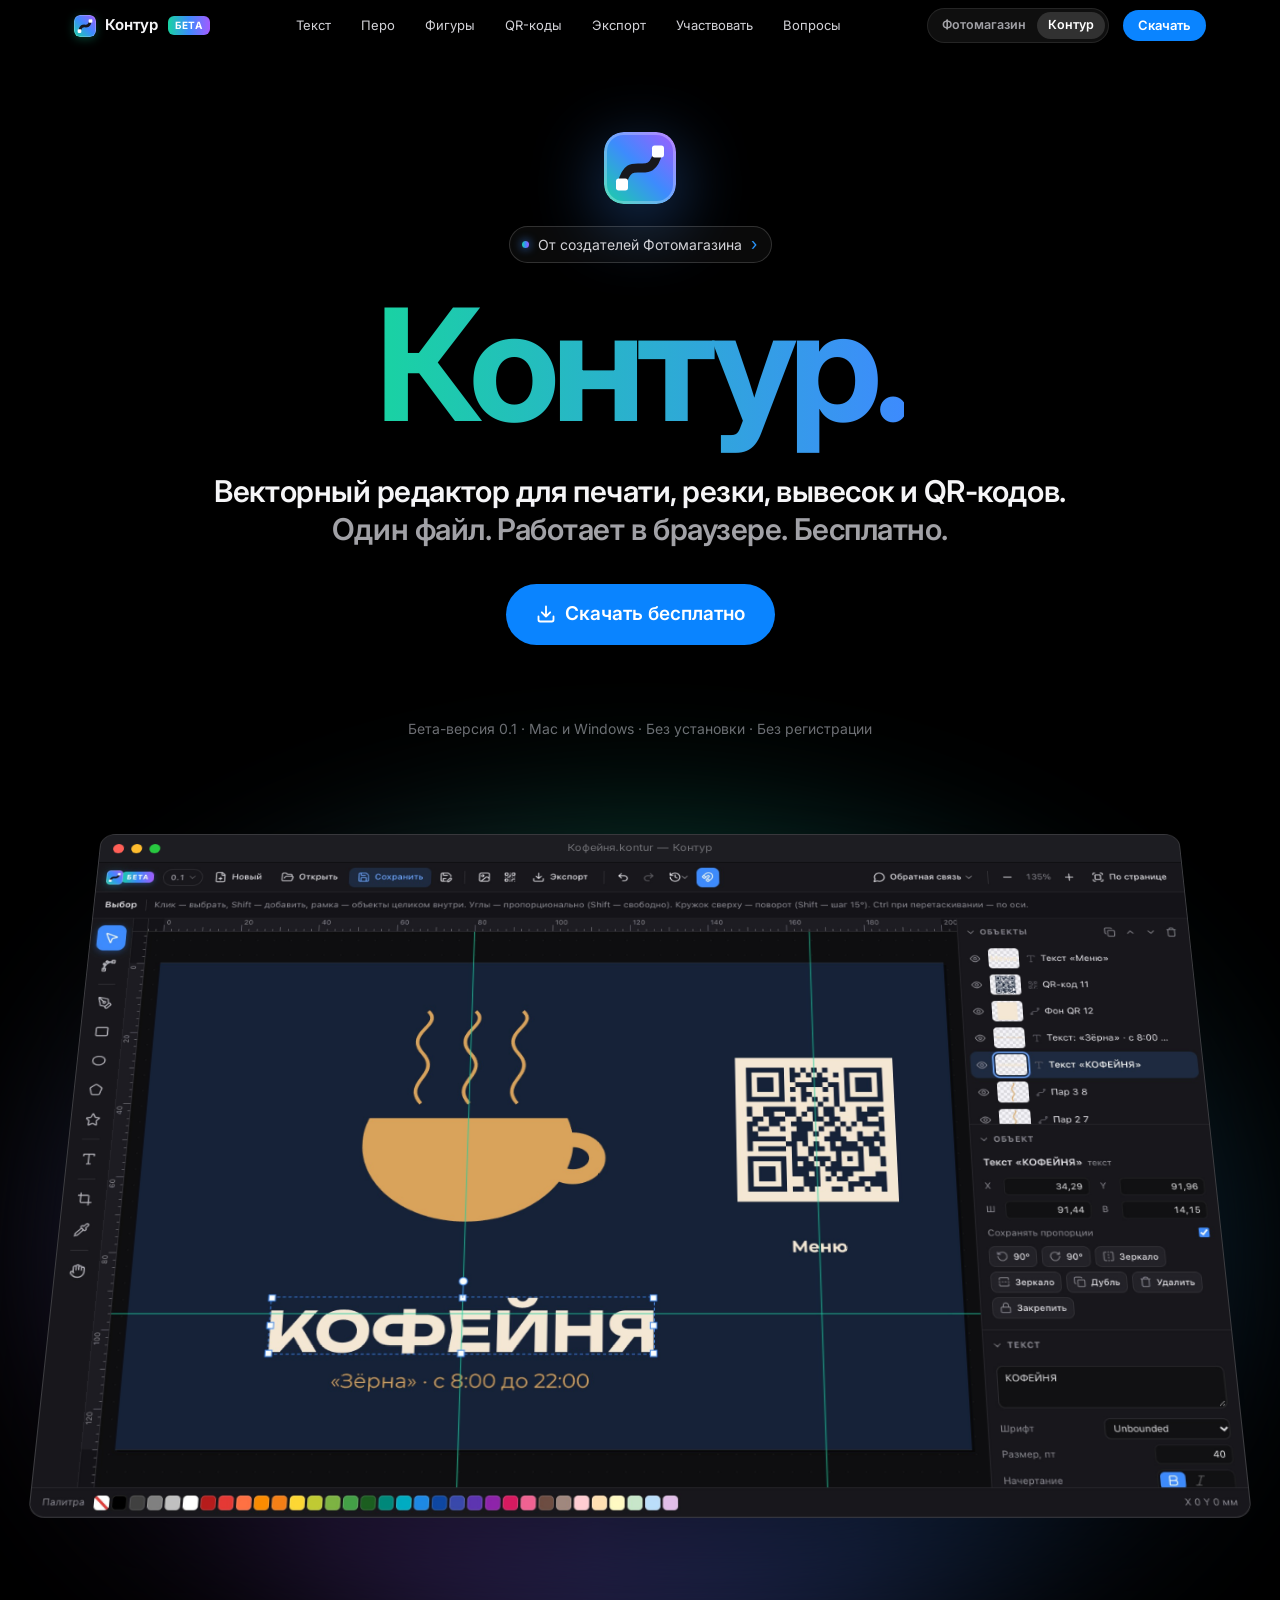
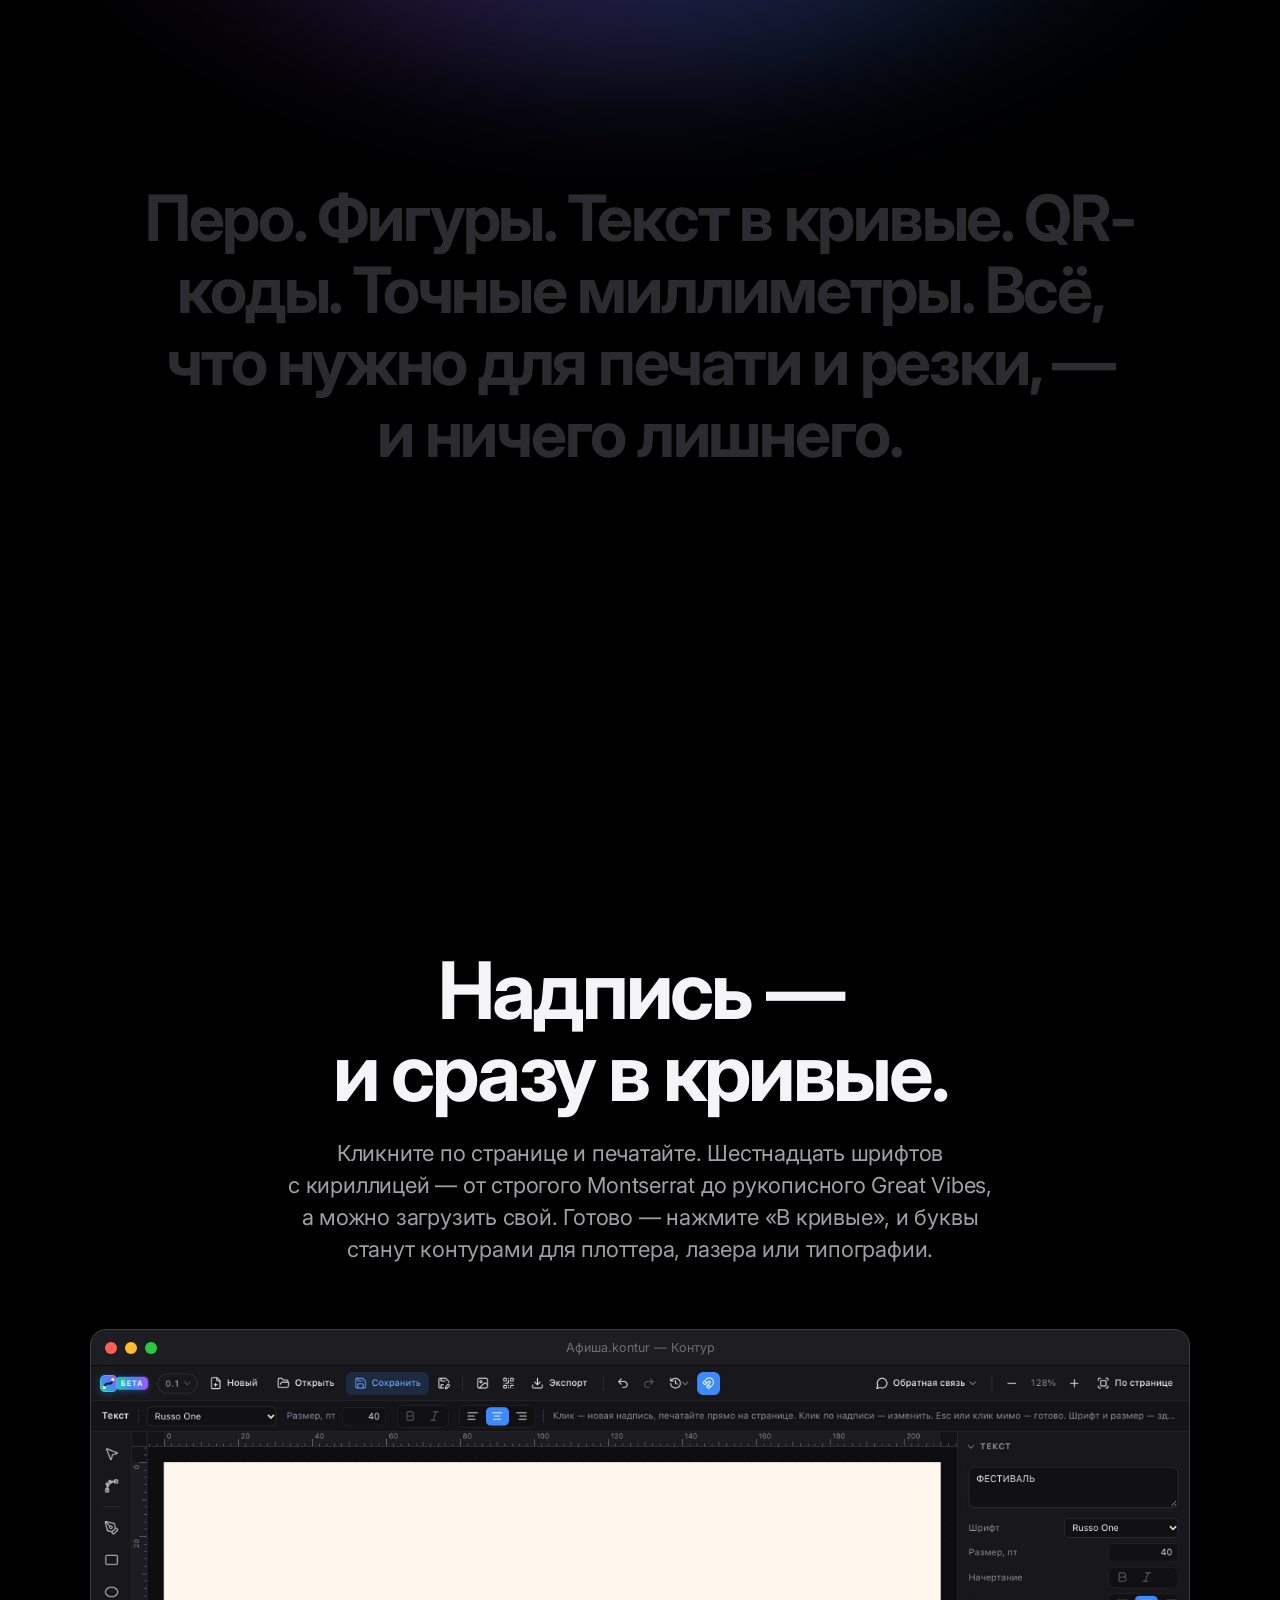
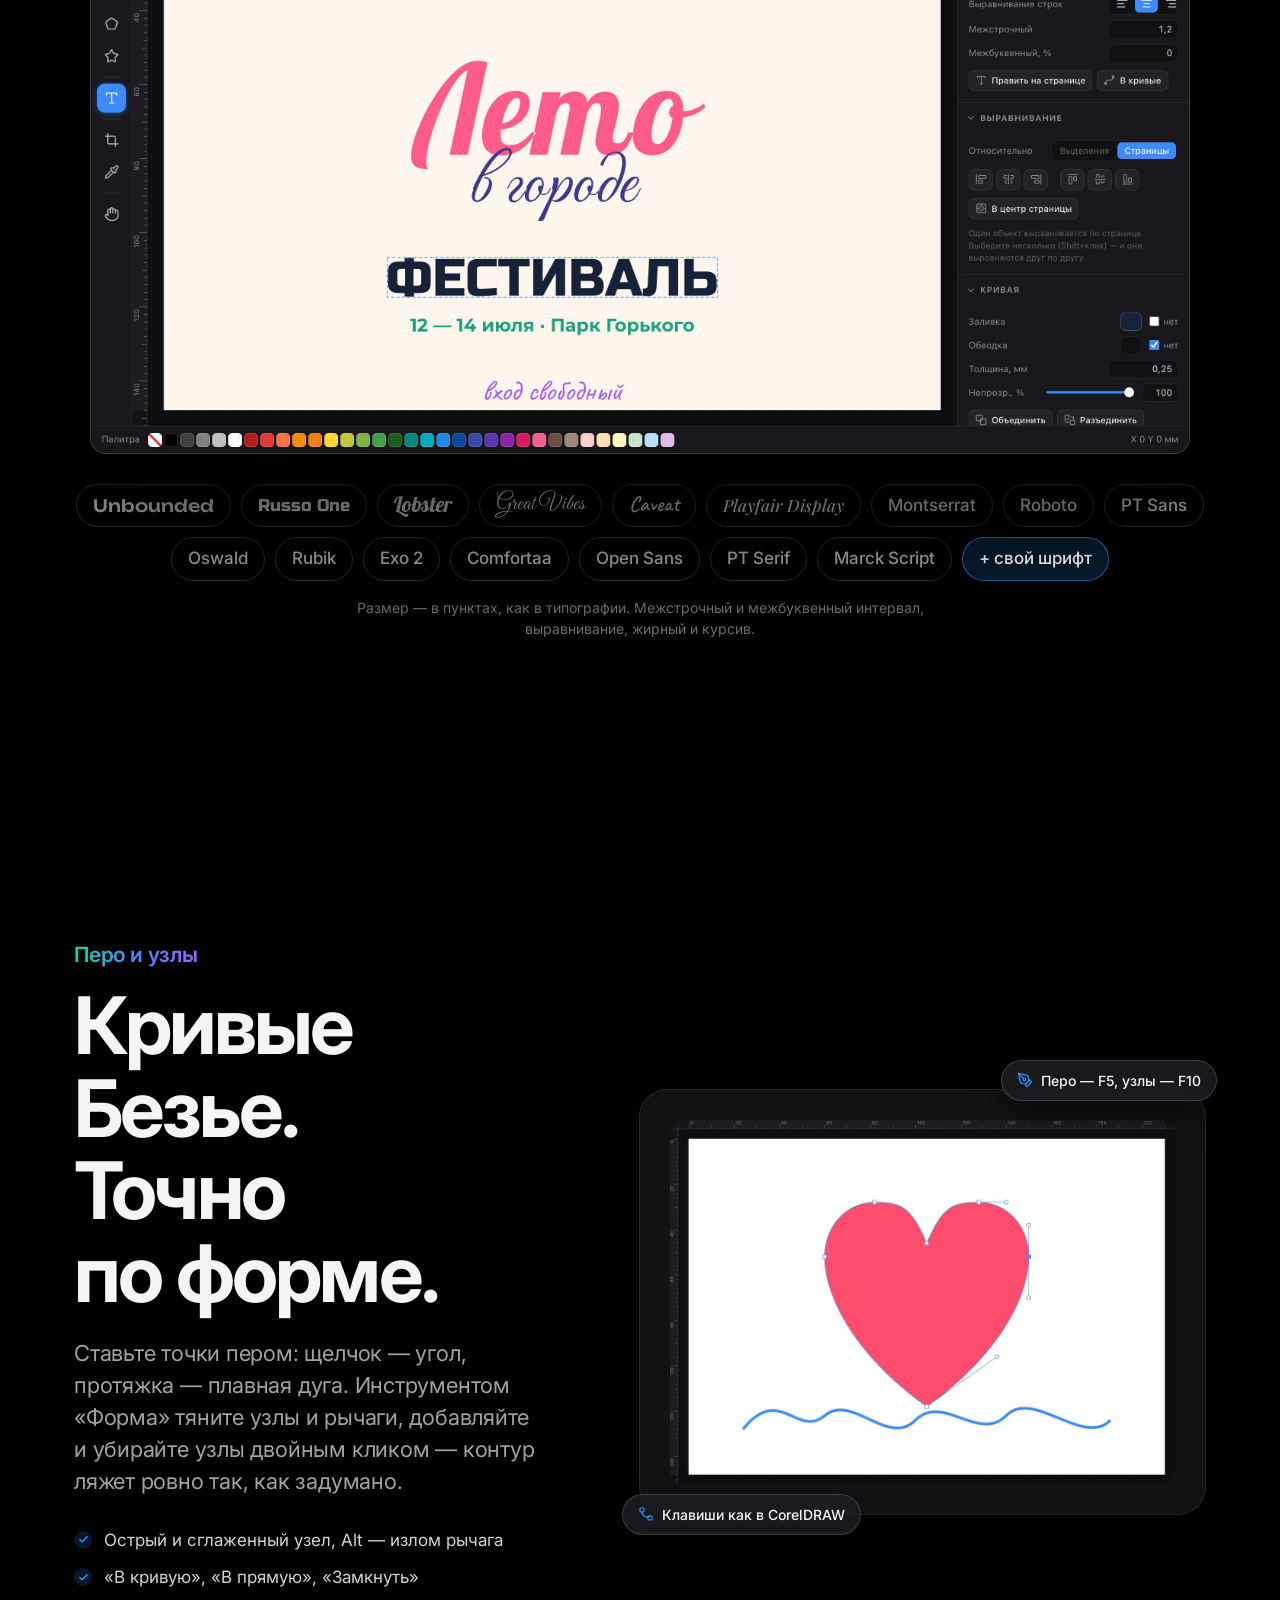
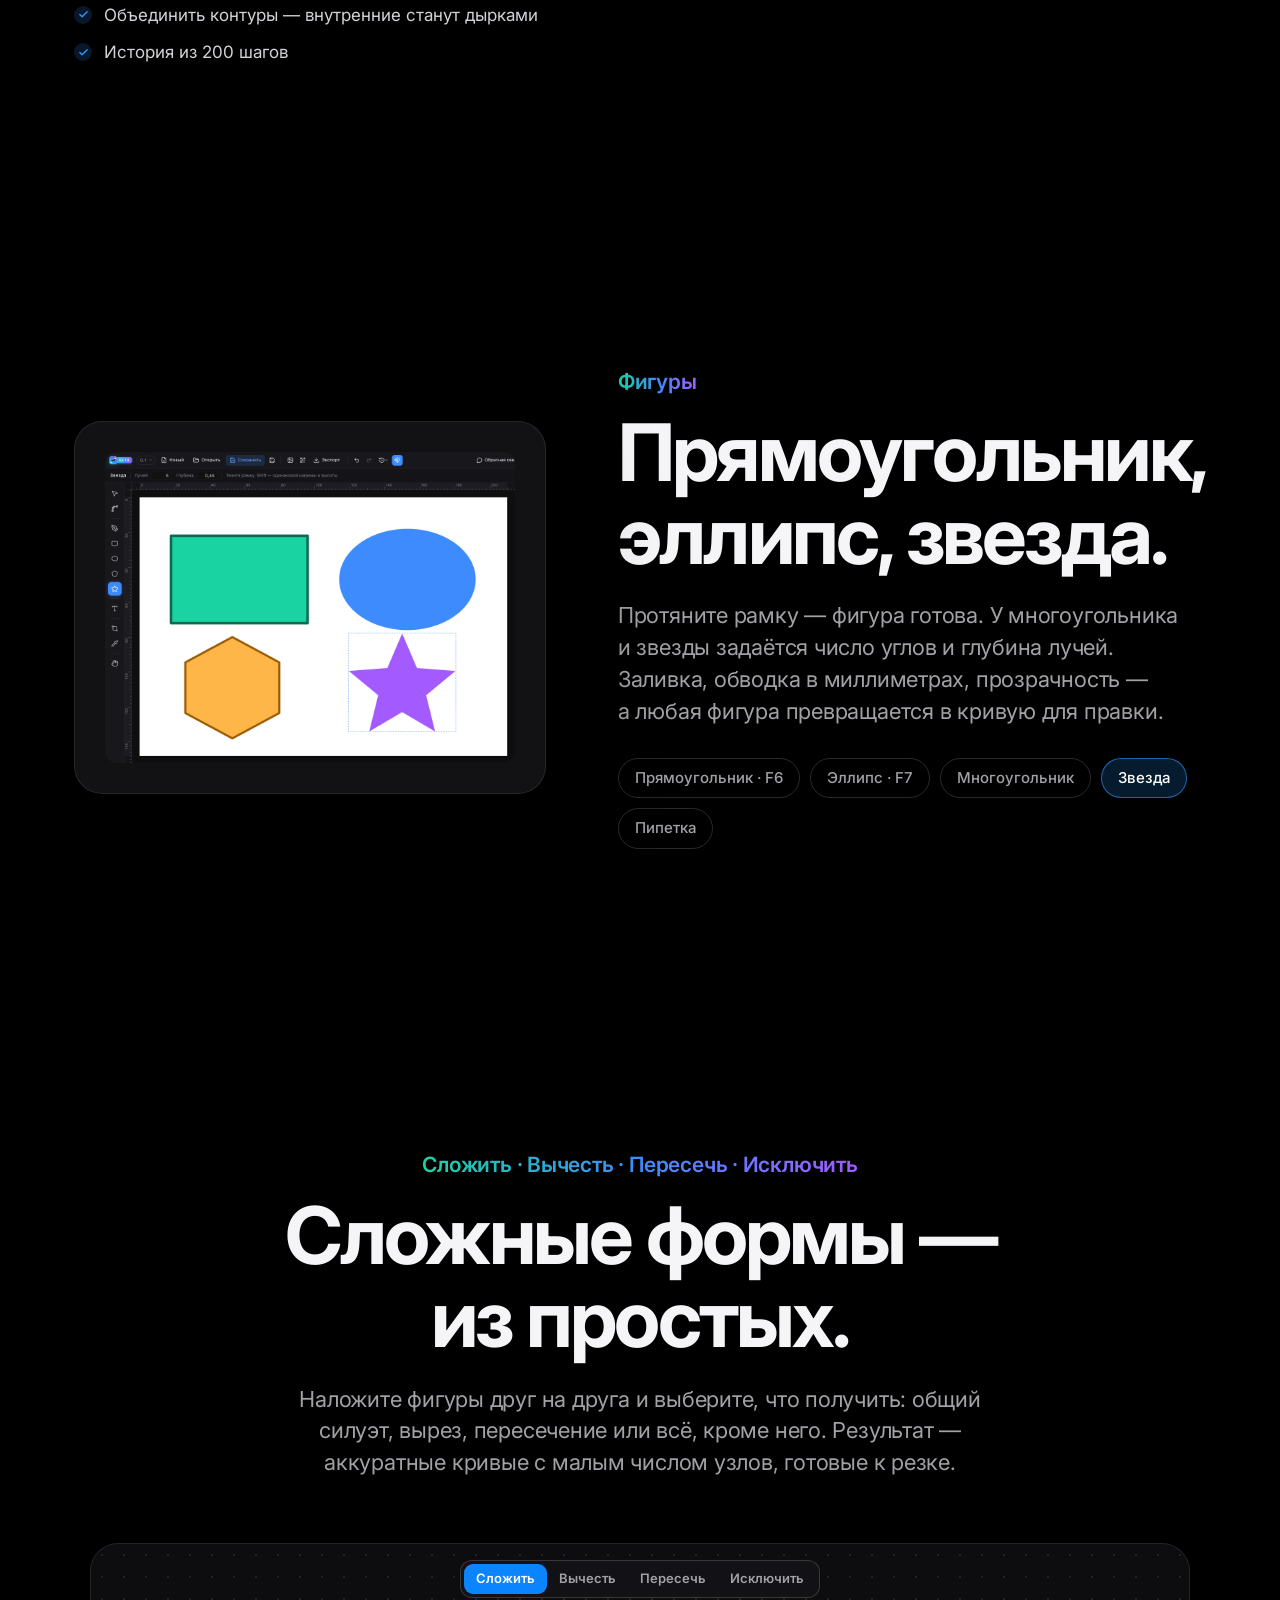
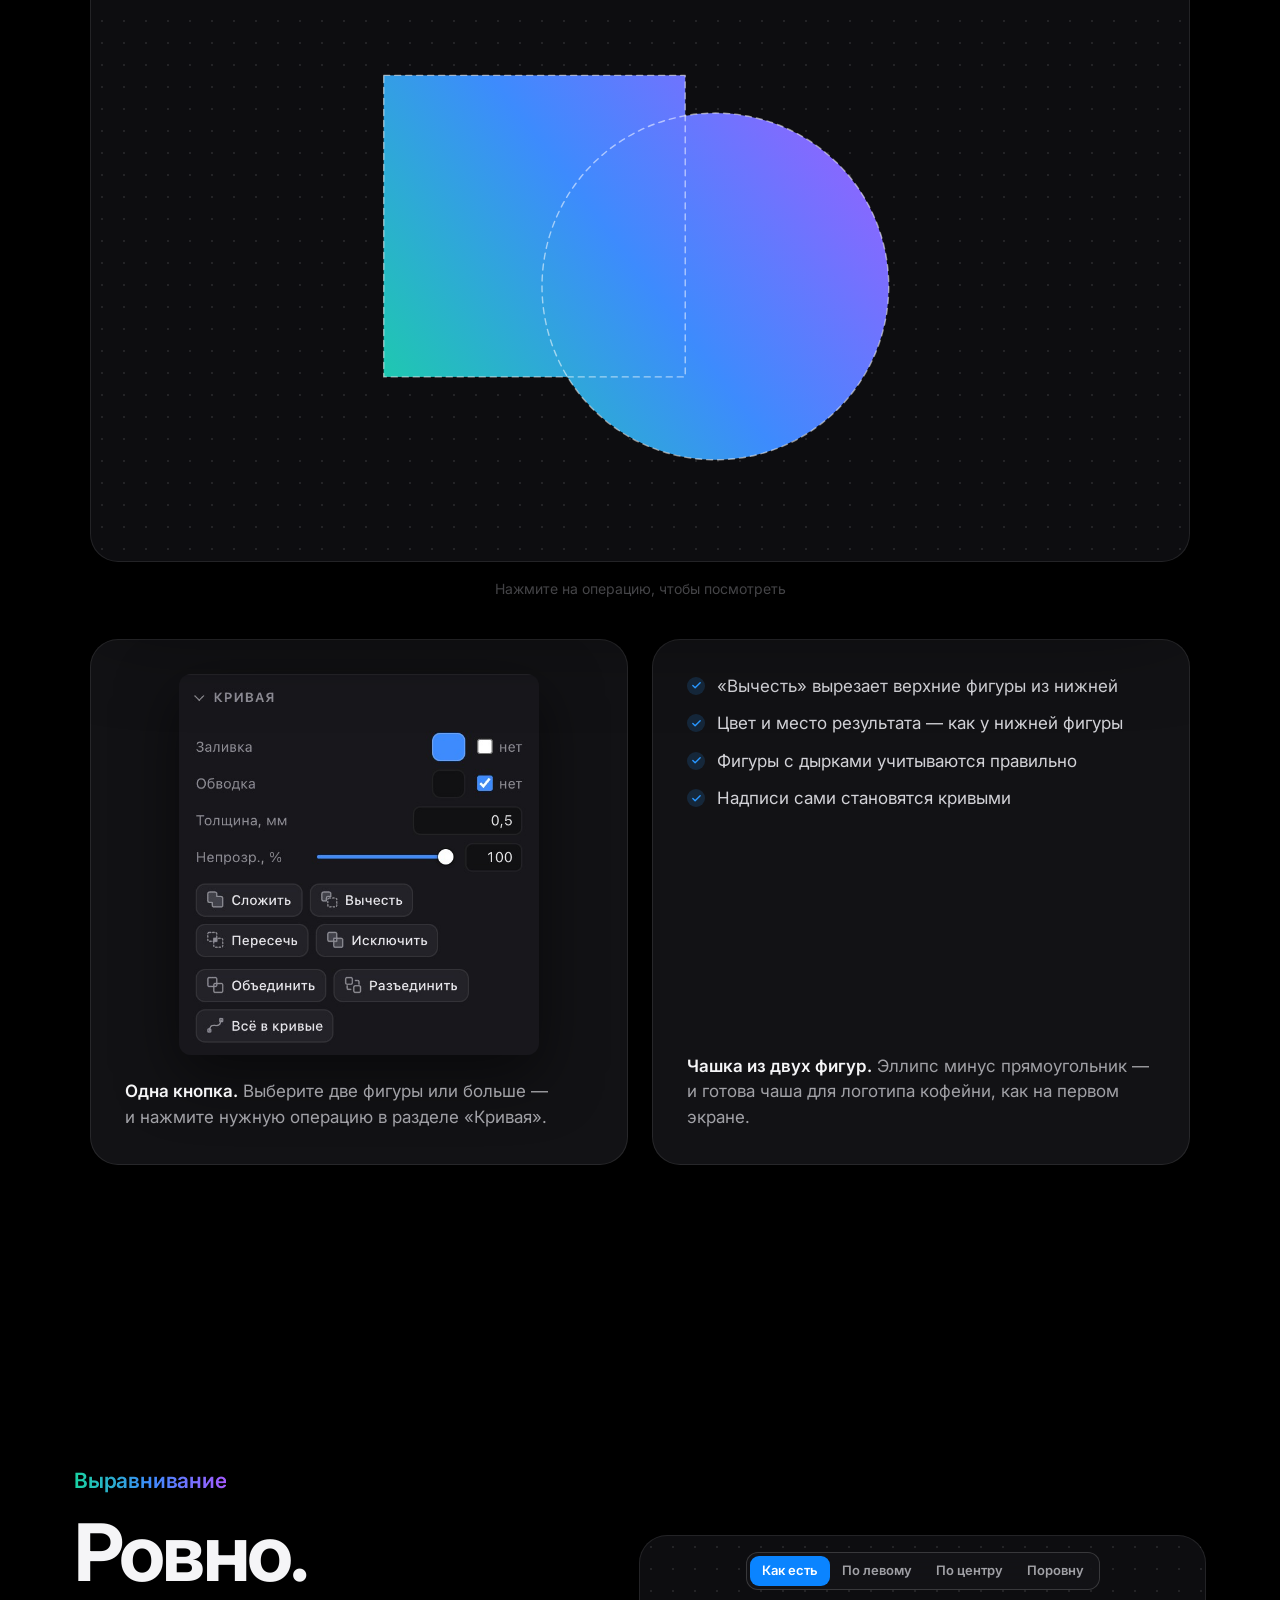
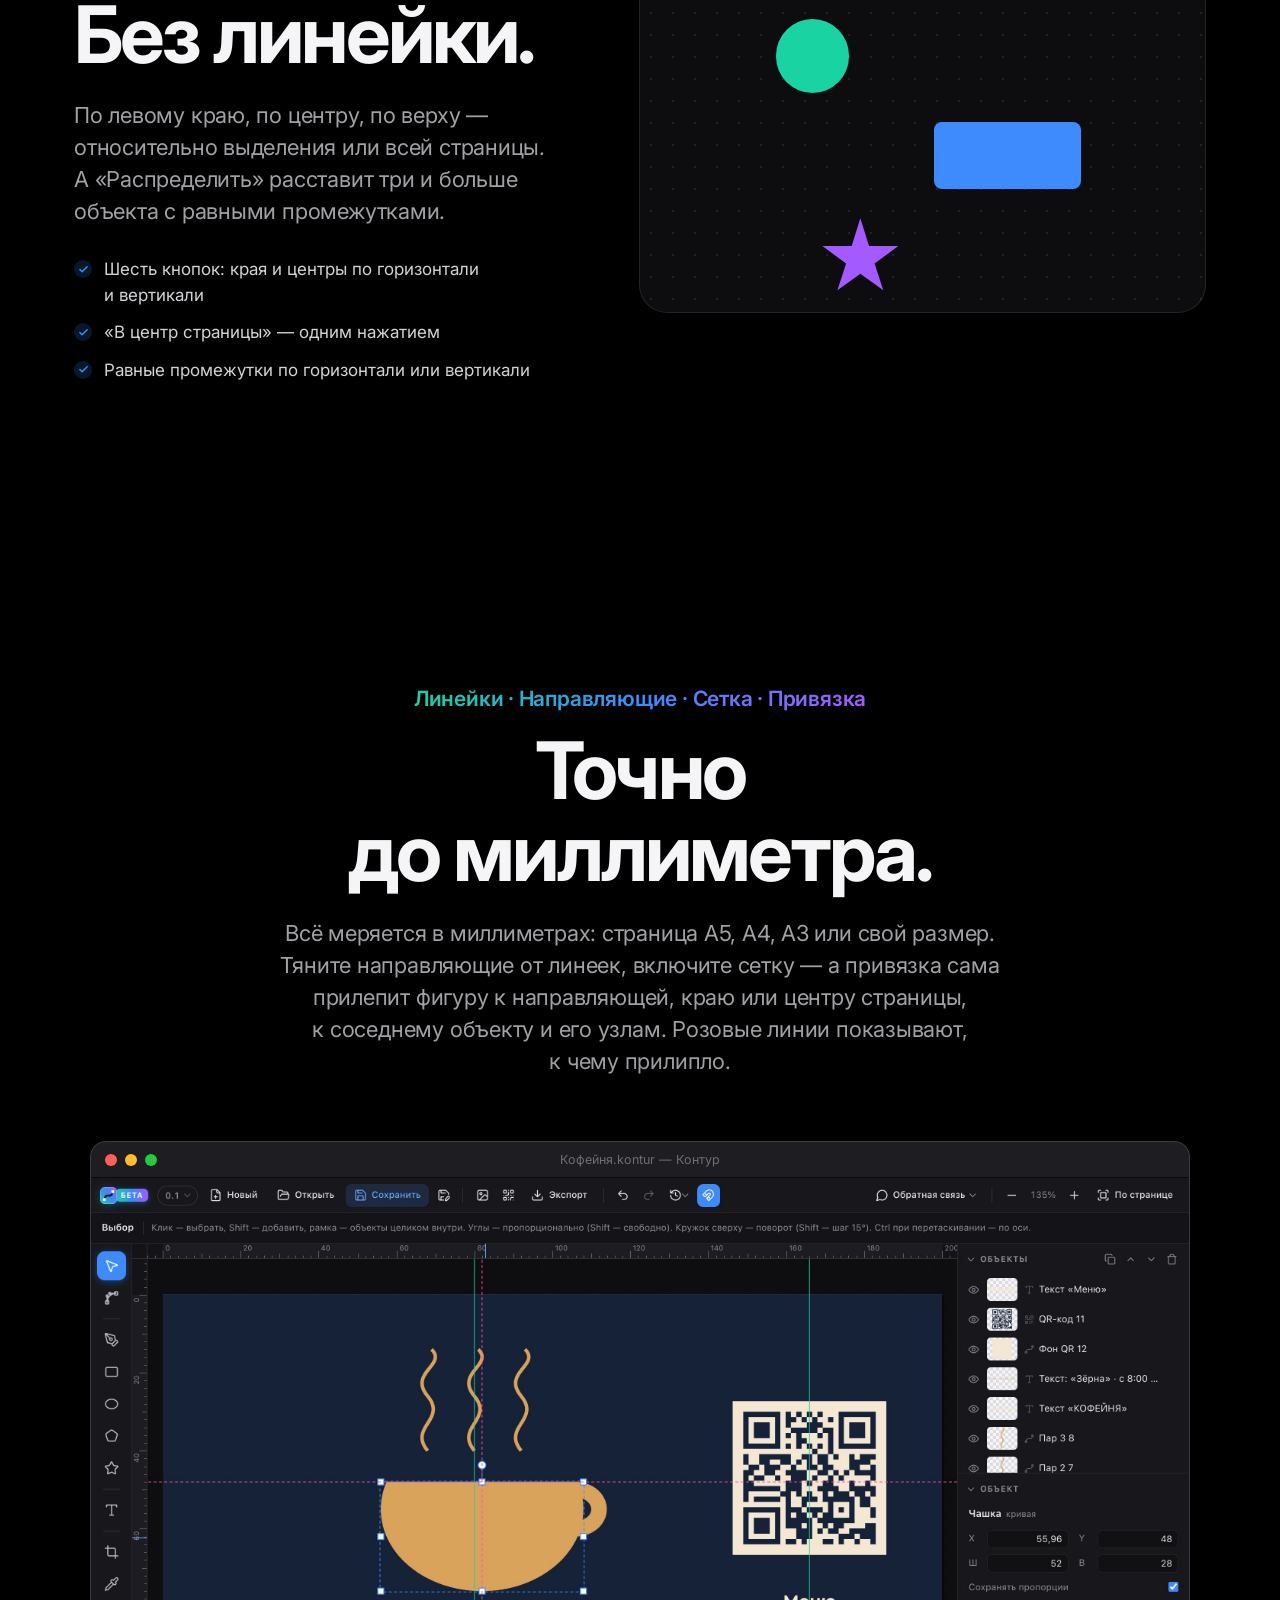
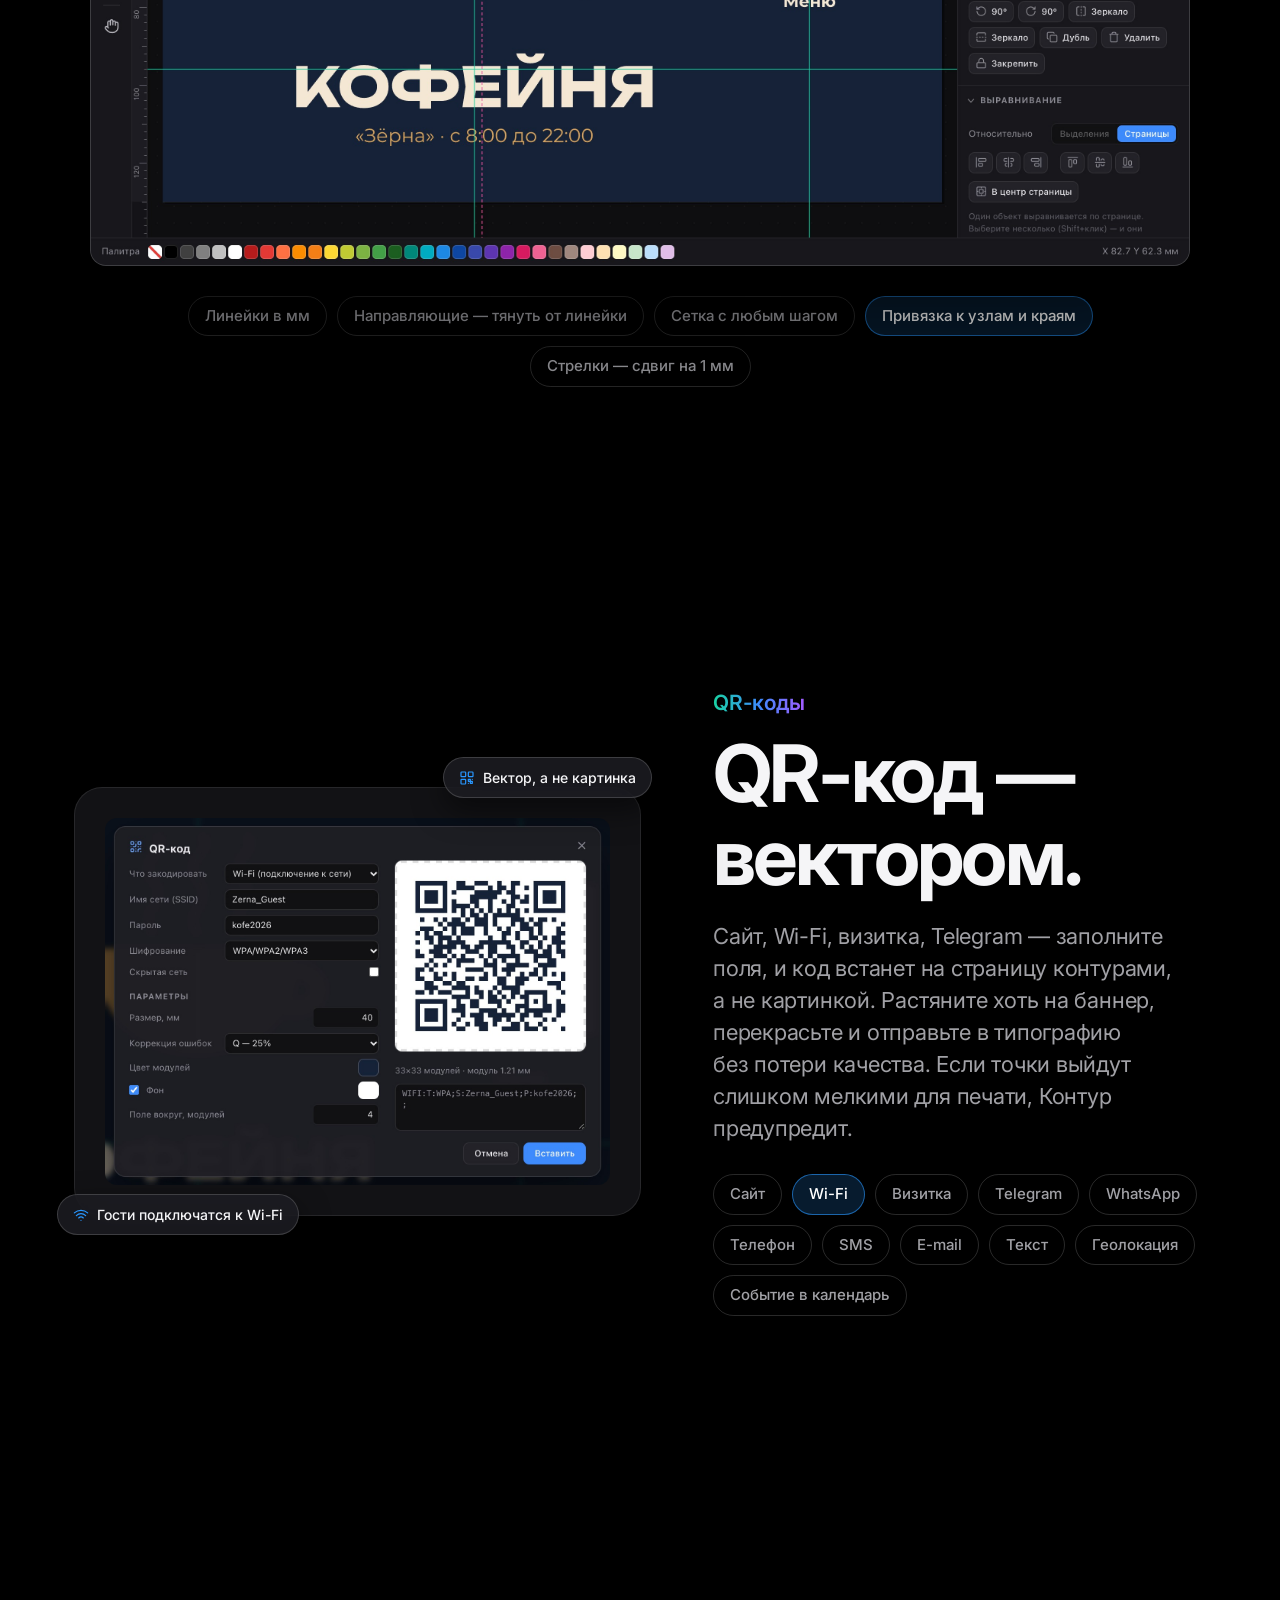
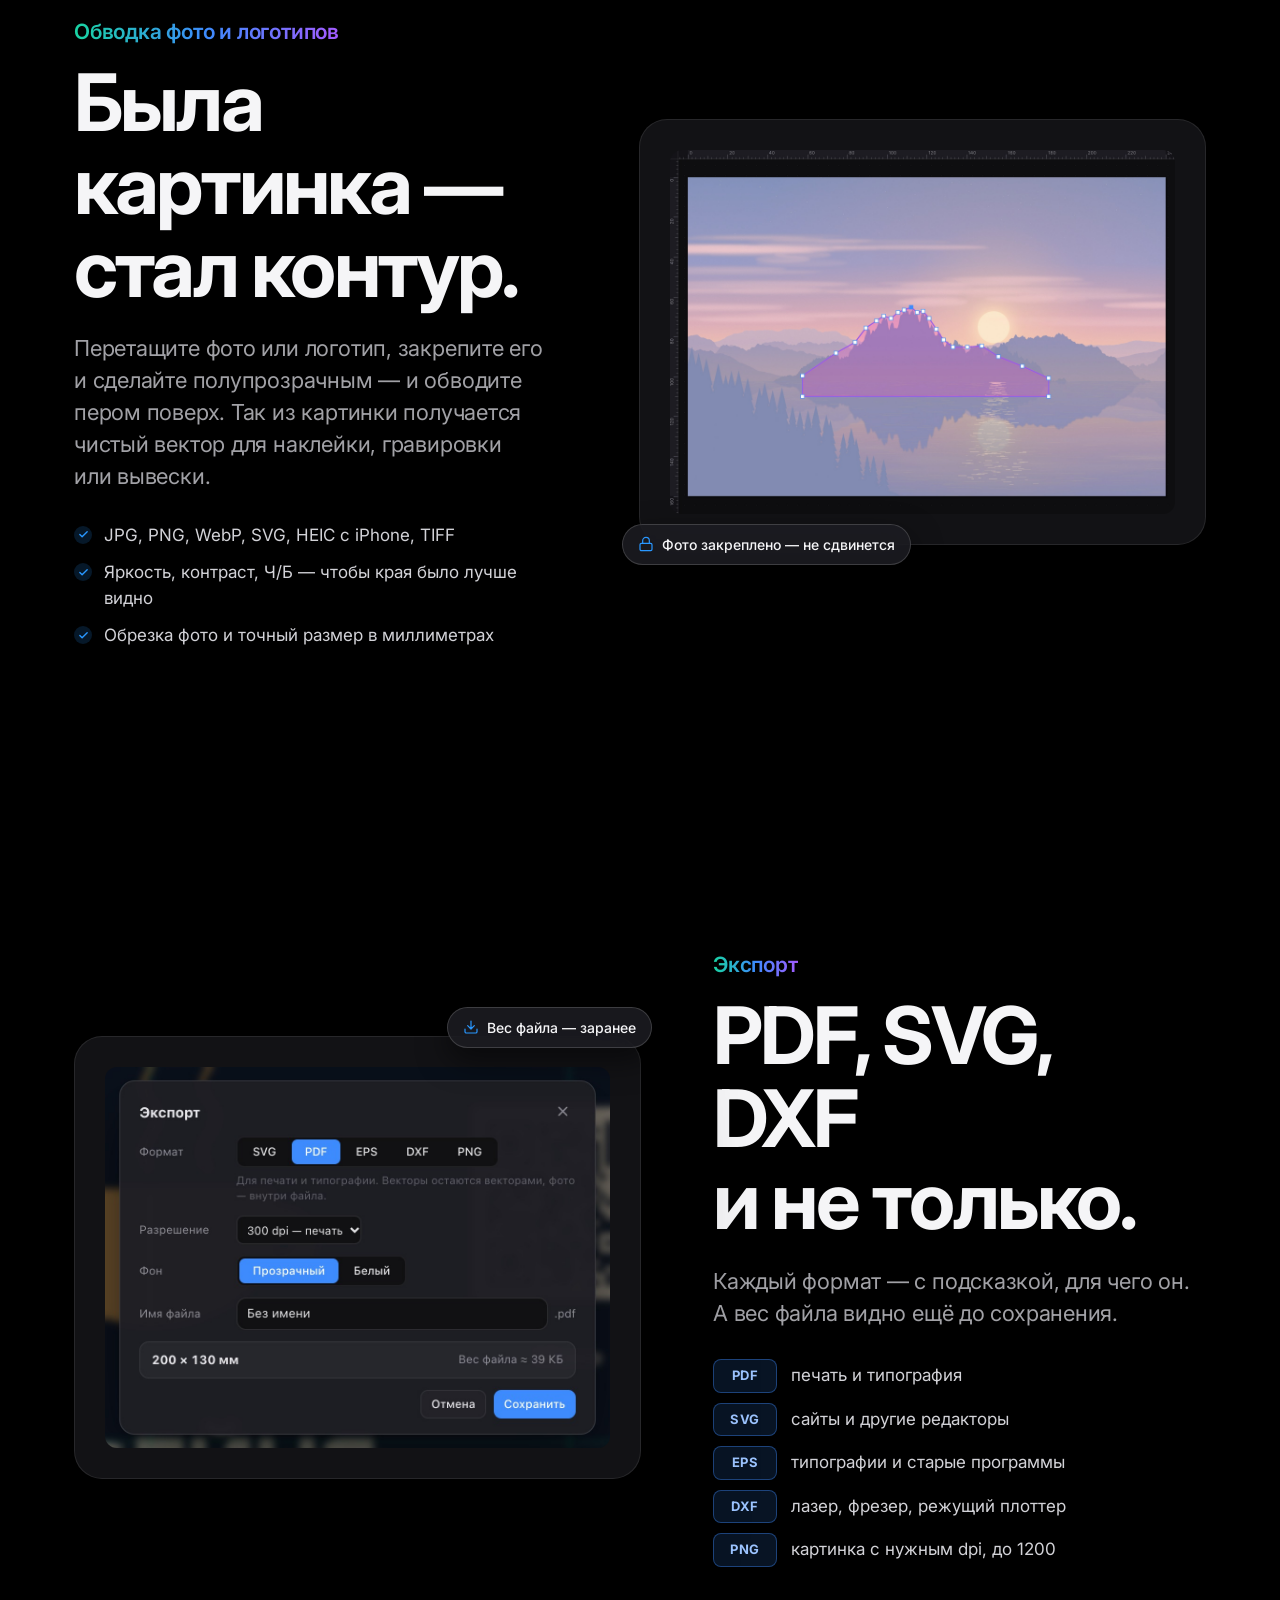
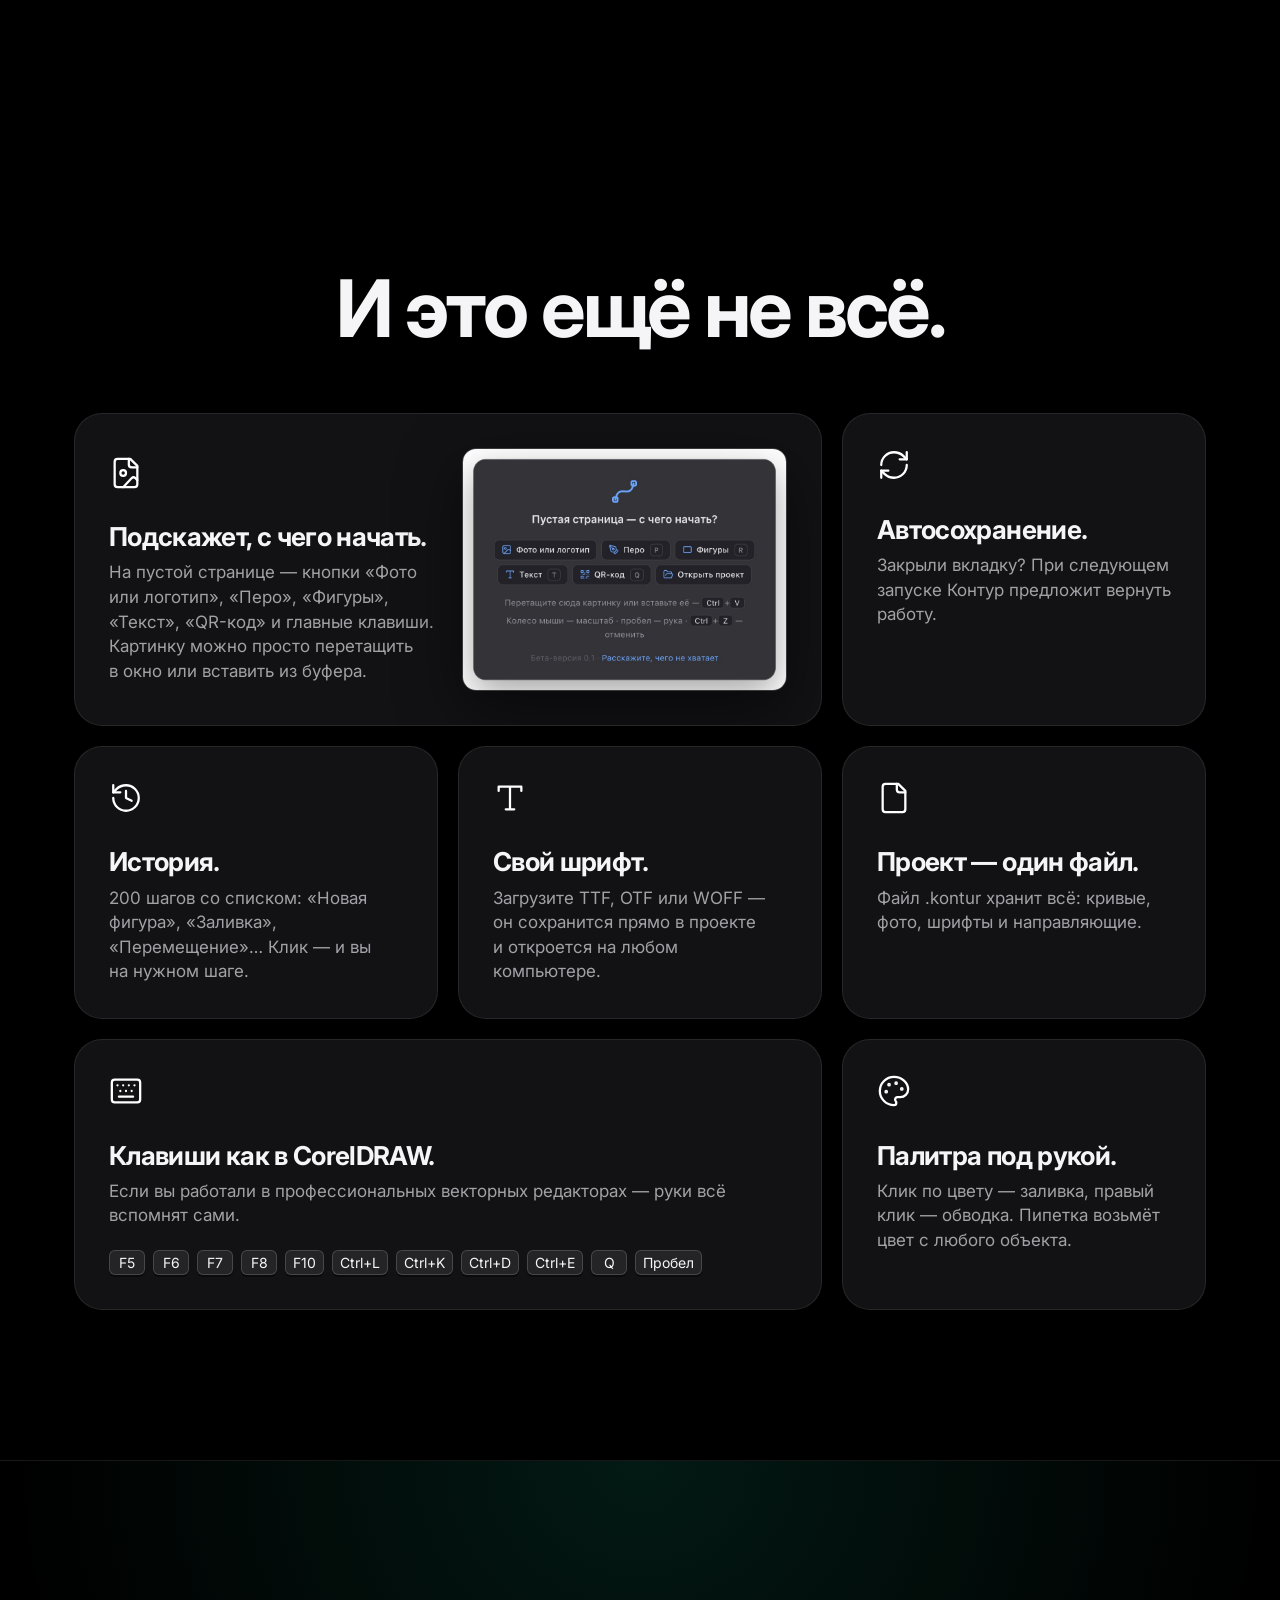
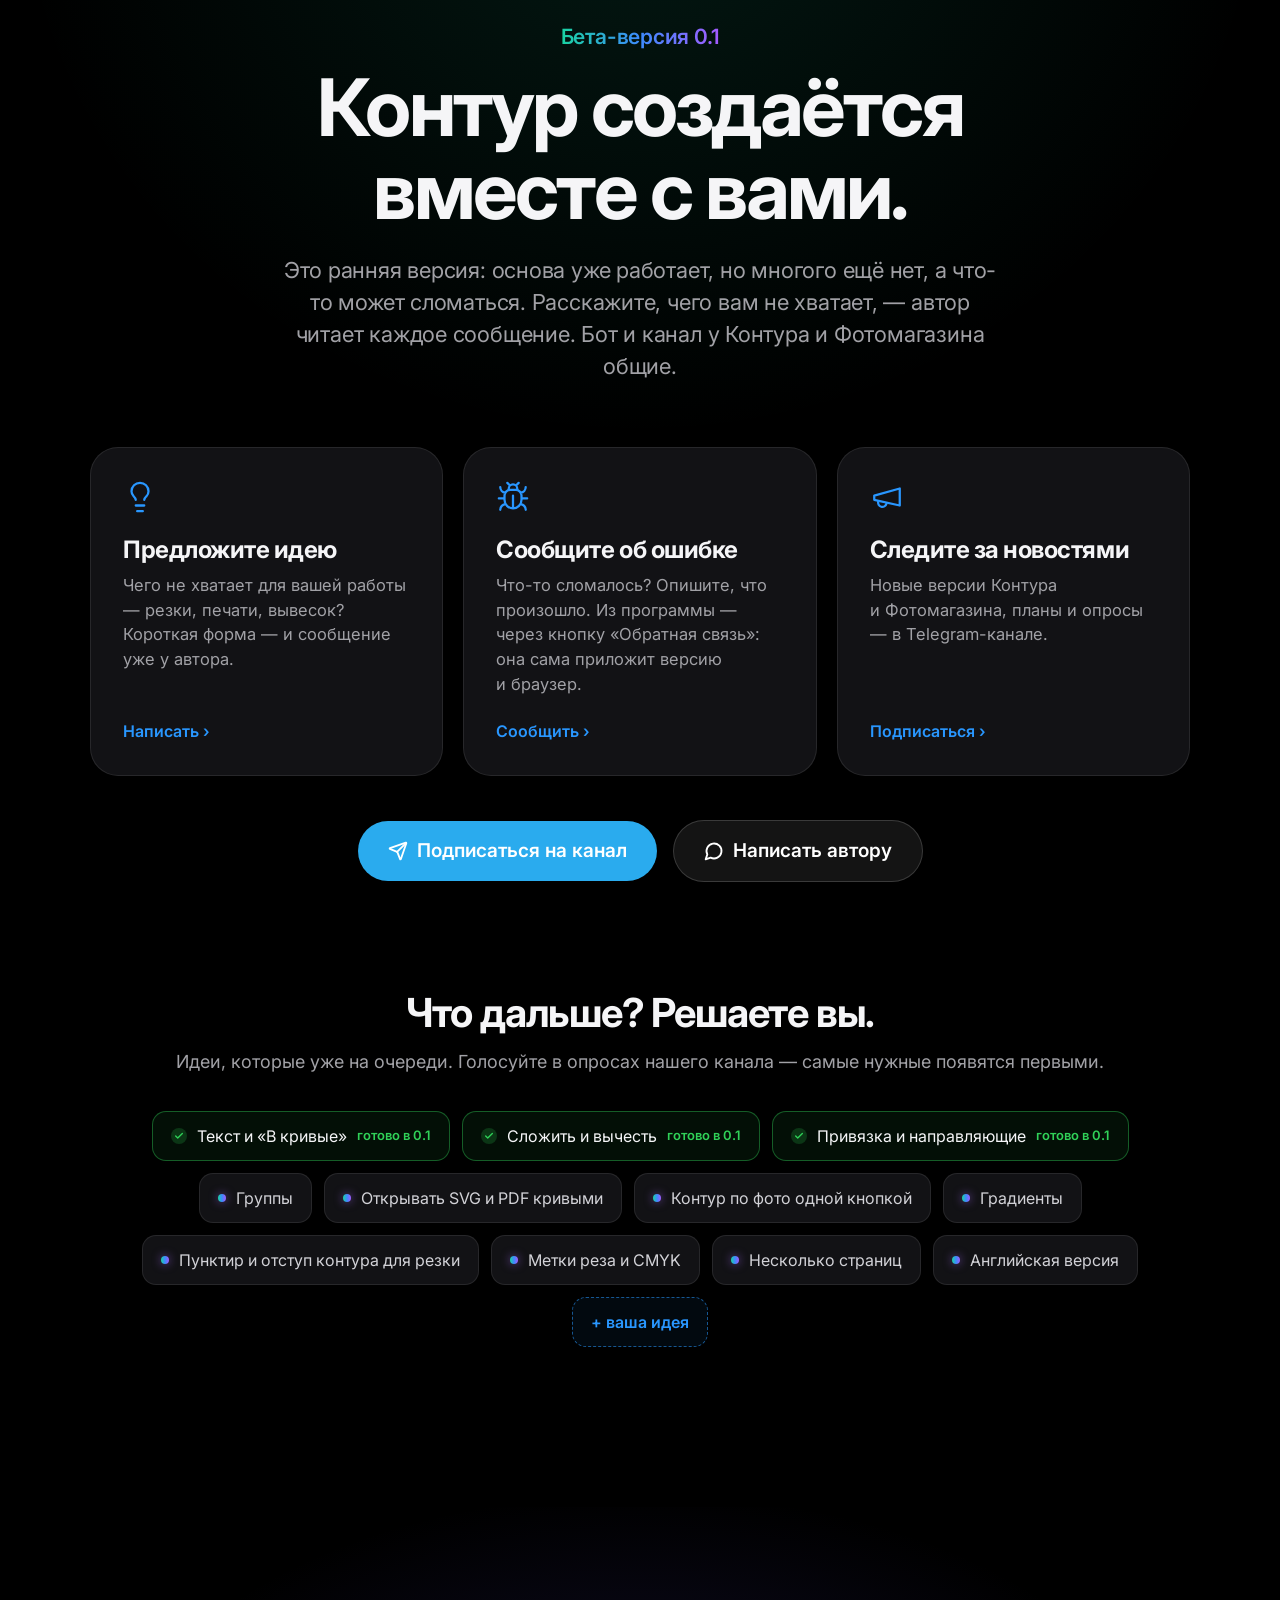
==== kontur/index.html @ 1f77fc57 "Сайт: страница Контура, переключатель «Фотомагазин · Контур» Новая страница /kontur/ — векторный ред" ====
<!doctype html>
<html lang="ru">
<head>
<meta charset="utf-8">
<meta name="viewport" content="width=device-width, initial-scale=1">
<title>Контур — векторный редактор для печати, резки и QR-кодов прямо в браузере</title>
<meta name="description" content="Бесплатный векторный редактор: перо и кривые Безье, фигуры, текст с переводом в кривые, сложить и вычесть, выравнивание, привязка, векторные QR-коды. Экспорт SVG, PDF, EPS, DXF и PNG. Один файл, работает в браузере — без установки и регистрации.">
<meta name="theme-color" content="#000000">
<meta property="og:type" content="website">
<meta property="og:title" content="Контур — векторный редактор для печати и резки">
<meta property="og:description" content="Перо, фигуры, текст в кривые, векторные QR-коды. Экспорт SVG, PDF, EPS, DXF, PNG. Один файл, работает в браузере. Бесплатно.">
<meta property="og:image" content="../assets/kontur/hero.jpg?v=1">
<link rel="icon" href="../assets/kontur/icon.svg?v=1" type="image/svg+xml">
<link rel="preconnect" href="https://fonts.googleapis.com">
<link rel="preconnect" href="https://fonts.gstatic.com" crossorigin>
<link rel="stylesheet" href="https://fonts.googleapis.com/css2?family=Inter:wght@400;500;600;700;800&family=Unbounded:wght@700&family=Lobster&family=Caveat:wght@700&family=Russo+One&family=Great+Vibes&family=Playfair+Display:ital,wght@1,700&display=swap">
<link rel="stylesheet" href="../style.css">
<link rel="stylesheet" href="kontur.css">
</head>
<body class="kt" data-repo="fotomagazin/kontur" data-cache="kt-rel" data-app="Контур">

<!-- ========== навигация ========== -->
<nav class="nav" id="nav">
  <div class="nav-in">
    <a class="brand" href="#top"><img class="klogo" src="../assets/kontur/icon.svg?v=1" alt=""><span class="bn">Контур</span><span class="beta">Бета</span></a>
    <div class="links">
      <a href="#text">Текст</a><a href="#pen">Перо</a><a href="#bool">Фигуры</a><a href="#qr">QR-коды</a><a href="#export">Экспорт</a><a href="#together">Участвовать</a><a href="#faq">Вопросы</a>
    </div>
    <div class="nav-r">
      <div class="fam" aria-label="Программы"><a href="../">Фотомагазин</a><a class="on" href="./" aria-current="page">Контур</a></div>
      <a class="btn btn-sm" href="https://github.com/fotomagazin/kontur/releases/latest/download/kontur.zip">Скачать</a>
    </div>
  </div>
</nav>

<!-- ========== первый экран ========== -->
<header class="hero" id="top">
  <div class="wrap hero-text">
    <img class="klogo hero-logo reveal" src="../assets/kontur/icon.svg?v=1" width="72" height="72" alt="Логотип Контура">
    <a class="pill reveal" href="../" style="--d:.04s"><span class="dot"></span>От&nbsp;создателей Фотомагазина<span class="arr">›</span></a>
    <h1 class="reveal" style="--d:.08s"><span class="grad">Контур.</span></h1>
    <p class="lead reveal" style="--d:.16s">Векторный редактор для&nbsp;печати, резки, вывесок и&nbsp;QR-кодов.<br><span>Один файл. Работает в&nbsp;браузере. Бесплатно.</span></p>
    <div class="cta reveal" style="--d:.24s">
      <a class="btn btn-lg" href="https://github.com/fotomagazin/kontur/releases/latest/download/kontur.zip">
        <svg viewBox="0 0 24 24"><path d="M21 15v4a2 2 0 0 1-2 2H5a2 2 0 0 1-2-2v-4M7 10l5 5 5-5M12 15V3"/></svg>Скачать бесплатно</a>
    </div>
    <p class="dl-count" hidden><svg viewBox="0 0 24 24"><path d="M21 15v4a2 2 0 0 1-2 2H5a2 2 0 0 1-2-2v-4M7 10l5 5 5-5M12 15V3"/></svg><b>0</b>&nbsp;<span>скачиваний</span></p>
    <p class="fine reveal" style="--d:.3s">Бета-версия <span data-ver>0.1</span> · Mac и Windows · Без установки · Без регистрации</p>
  </div>
  <div class="hero-stage">
    <div class="glow" aria-hidden="true"></div>
    <div class="window" id="heroWin">
      <div class="bar"><i></i><i></i><i></i><span>Кофейня.kontur — Контур</span></div>
      <img src="../assets/kontur/hero.jpg?v=1" width="2880" height="1800" alt="Окно Контура: вывеска кофейни — чашка, пар, надпись «КОФЕЙНЯ», QR-код и направляющие">
    </div>
  </div>
</header>

<!-- ========== манифест ========== -->
<section class="statement wrap">
  <p id="statement">Перо. Фигуры. Текст в&nbsp;кривые. QR-коды. Точные миллиметры. Всё, что нужно для&nbsp;печати и&nbsp;резки, — и&nbsp;ничего лишнего.</p>
</section>

<section class="stats wrap">
  <div class="stat reveal"><b data-count="16">0</b><span>шрифтов с&nbsp;кириллицей —<br>и&nbsp;можно загрузить свой</span></div>
  <div class="stat reveal" style="--d:.08s"><b data-count="5">0</b><span>форматов экспорта:<br>SVG, PDF, EPS, DXF, PNG</span></div>
  <div class="stat reveal" style="--d:.16s"><b data-count="11">0</b><span>видов QR-кодов —<br>от&nbsp;сайта до&nbsp;Wi-Fi</span></div>
  <div class="stat reveal" style="--d:.24s"><b data-count="0" data-suffix=" ₽">0 ₽</b><span>стоит программа.<br>Навсегда.</span></div>
</section>

<!-- ========== текст ========== -->
<section class="feature center" id="text">
  <div class="wrap">
    <p class="eyebrow reveal">Текст</p>
    <h2 class="reveal" style="--d:.05s">Надпись —<br>и&nbsp;сразу в&nbsp;кривые.</h2>
    <p class="body narrow reveal" style="--d:.1s">Кликните по&nbsp;странице и&nbsp;печатайте. Шестнадцать шрифтов с&nbsp;кириллицей — от&nbsp;строгого Montserrat до&nbsp;рукописного Great Vibes, а&nbsp;можно загрузить свой. Готово — нажмите «В&nbsp;кривые», и&nbsp;буквы станут контурами для&nbsp;плоттера, лазера или&nbsp;типографии.</p>
    <div class="window wide-shot reveal" style="--d:.15s">
      <div class="bar"><i></i><i></i><i></i><span>Афиша.kontur — Контур</span></div>
      <img src="../assets/kontur/text.jpg?v=1" width="2880" height="1800" alt="Афиша с надписями разными шрифтами; справа — раздел «Текст»: шрифт, размер, начертание, интервалы и кнопка «В кривые»" loading="lazy">
    </div>
    <div class="fonts kt-fonts reveal"><span style="font-family:Unbounded">Unbounded</span><span style="font-family:'Russo One'">Russo One</span><span class="lg" style="font-family:Lobster">Lobster</span><span class="lg" style="font-family:'Great Vibes'">Great Vibes</span><span class="lg" style="font-family:Caveat">Caveat</span><span style="font-family:'Playfair Display';font-style:italic">Playfair Display</span><span>Montserrat</span><span>Roboto</span><span>PT Sans</span><span>Oswald</span><span>Rubik</span><span>Exo 2</span><span>Comfortaa</span><span>Open Sans</span><span>PT Serif</span><span>Marck Script</span><span class="on">+ свой шрифт</span></div>
    <p class="hint reveal">Размер — в&nbsp;пунктах, как в&nbsp;типографии. Межстрочный и&nbsp;межбуквенный интервал, выравнивание, жирный и&nbsp;курсив.</p>
  </div>
</section>

<!-- ========== перо и узлы ========== -->
<section class="feature" id="pen">
  <div class="wrap grid2">
    <div class="copy">
      <p class="eyebrow reveal">Перо и&nbsp;узлы</p>
      <h2 class="reveal" style="--d:.05s">Кривые Безье.<br>Точно по&nbsp;форме.</h2>
      <p class="body reveal" style="--d:.1s">Ставьте точки пером: щелчок — угол, протяжка — плавная дуга. Инструментом «Форма» тяните узлы и&nbsp;рычаги, добавляйте и&nbsp;убирайте узлы двойным кликом — контур ляжет ровно так, как задумано.</p>
      <ul class="checks reveal" style="--d:.15s">
        <li>Острый и&nbsp;сглаженный узел, Alt — излом рычага</li>
        <li>«В&nbsp;кривую», «В&nbsp;прямую», «Замкнуть»</li>
        <li>Объединить контуры — внутренние станут дырками</li>
        <li>История из&nbsp;200 шагов</li>
      </ul>
    </div>
    <div class="shot-stack reveal" style="--d:.1s">
      <div class="card zoom"><img src="../assets/kontur/nodes.jpg?v=1" width="2160" height="1556" alt="Сердце из кривых Безье: узлы и рычаги выбранного узла, внизу — волна пером" loading="lazy"></div>
      <div class="tag t1"><svg viewBox="0 0 24 24"><path d="M12 19l7-7 3 3-7 7-3-3z"/><path d="m18 13-1.5-7.5L2 2l3.5 14.5L13 18l5-5z"/><path d="m2 2 7.586 7.586"/><circle cx="11" cy="11" r="2"/></svg>Перо — F5, узлы — F10</div>
      <div class="tag t2"><svg viewBox="0 0 24 24"><rect x="3" y="3" width="6" height="6" rx="1"/><rect x="15" y="15" width="6" height="6" rx="1"/><path d="M6 9c0 6 6 9 12 6"/></svg>Клавиши как в&nbsp;CorelDRAW</div>
    </div>
  </div>
</section>

<!-- ========== фигуры ========== -->
<section class="feature" id="shapes">
  <div class="wrap grid2 rev">
    <div class="copy">
      <p class="eyebrow reveal">Фигуры</p>
      <h2 class="reveal" style="--d:.05s">Прямоугольник,<br>эллипс, звезда.</h2>
      <p class="body reveal" style="--d:.1s">Протяните рамку — фигура готова. У&nbsp;многоугольника и&nbsp;звезды задаётся число углов и&nbsp;глубина лучей. Заливка, обводка в&nbsp;миллиметрах, прозрачность — а&nbsp;любая фигура превращается в&nbsp;кривую для&nbsp;правки.</p>
      <div class="chips reveal" style="--d:.15s"><span>Прямоугольник · F6</span><span>Эллипс · F7</span><span>Многоугольник</span><span class="on">Звезда</span><span>Пипетка</span></div>
    </div>
    <div class="shot-stack reveal" style="--d:.1s">
      <div class="card zoom"><img src="../assets/kontur/shapes.jpg?v=1" width="2272" height="1728" alt="Прямоугольник, эллипс, шестиугольник и звезда; вверху — число лучей и глубина звезды" loading="lazy"></div>
    </div>
  </div>
</section>

<!-- ========== сложить / вычесть ========== -->
<section class="feature center" id="bool">
  <div class="wrap">
    <p class="eyebrow reveal">Сложить · Вычесть · Пересечь · Исключить</p>
    <h2 class="reveal" style="--d:.05s">Сложные формы —<br>из&nbsp;простых.</h2>
    <p class="body narrow reveal" style="--d:.1s">Наложите фигуры друг на&nbsp;друга и&nbsp;выберите, что получить: общий силуэт, вырез, пересечение или&nbsp;всё, кроме него. Результат — аккуратные кривые с&nbsp;малым числом узлов, готовые к&nbsp;резке.</p>
    <div class="demo bool-demo reveal" id="boolDemo" style="--d:.15s">
      <svg viewBox="0 0 480 360" aria-hidden="true">
        <defs>
          <linearGradient id="bG" gradientUnits="userSpaceOnUse" x1="70" y1="305" x2="405" y2="50"><stop offset="0" stop-color="#19d3a2"/><stop offset=".5" stop-color="#3d8bfd"/><stop offset="1" stop-color="#a35bff"/></linearGradient>
          <mask id="bSub"><rect width="480" height="360" fill="#fff" stroke="none"/><circle cx="290" cy="190" r="115" fill="#000" stroke="none"/></mask>
          <clipPath id="bInt"><rect x="70" y="50" width="200" height="200"/></clipPath>
        </defs>
        <g class="r" data-m="unite"><rect x="70" y="50" width="200" height="200"/><circle cx="290" cy="190" r="115"/></g>
        <g class="r" data-m="sub"><rect x="70" y="50" width="200" height="200" mask="url(#bSub)"/></g>
        <g class="r" data-m="int"><circle cx="290" cy="190" r="115" clip-path="url(#bInt)"/></g>
        <g class="r" data-m="xor"><path fill-rule="evenodd" d="M70 50H270V250H70Z M175 190a115 115 0 1 0 230 0a115 115 0 1 0 -230 0Z"/></g>
        <rect class="ghost" x="70" y="50" width="200" height="200"/><circle class="ghost" cx="290" cy="190" r="115"/>
      </svg>
      <div class="sel-mode" id="boolMode"><span data-m="unite">Сложить</span><span data-m="sub">Вычесть</span><span data-m="int">Пересечь</span><span data-m="xor">Исключить</span></div>
    </div>
    <p class="hint reveal">Нажмите на&nbsp;операцию, чтобы посмотреть</p>
    <div class="duo">
      <figure class="card reveal"><img src="../assets/kontur/bool.jpg?v=1" width="606" height="642" alt="Раздел «Кривая»: заливка, обводка и кнопки «Сложить», «Вычесть», «Пересечь», «Исключить», «Объединить», «Разъединить»" loading="lazy">
        <figcaption><b>Одна кнопка.</b> Выберите две фигуры или&nbsp;больше — и&nbsp;нажмите нужную операцию в&nbsp;разделе «Кривая».</figcaption></figure>
      <figure class="card reveal st-list" style="--d:.1s">
        <ul class="checks">
          <li>«Вычесть» вырезает верхние фигуры из&nbsp;нижней</li>
          <li>Цвет и&nbsp;место результата — как у&nbsp;нижней фигуры</li>
          <li>Фигуры с&nbsp;дырками учитываются правильно</li>
          <li>Надписи сами становятся кривыми</li>
        </ul>
        <figcaption><b>Чашка из&nbsp;двух фигур.</b> Эллипс минус прямоугольник — и&nbsp;готова чаша для&nbsp;логотипа кофейни, как на&nbsp;первом экране.</figcaption></figure>
    </div>
  </div>
</section>

<!-- ========== выравнивание ========== -->
<section class="feature" id="align">
  <div class="wrap grid2">
    <div class="copy">
      <p class="eyebrow reveal">Выравнивание</p>
      <h2 class="reveal" style="--d:.05s">Ровно.<br>Без&nbsp;линейки.</h2>
      <p class="body reveal" style="--d:.1s">По&nbsp;левому краю, по&nbsp;центру, по&nbsp;верху — относительно выделения или&nbsp;всей страницы. А&nbsp;«Распределить» расставит три и&nbsp;больше объекта с&nbsp;равными промежутками.</p>
      <ul class="checks reveal" style="--d:.15s">
        <li>Шесть кнопок: края и&nbsp;центры по&nbsp;горизонтали и&nbsp;вертикали</li>
        <li>«В&nbsp;центр страницы» — одним нажатием</li>
        <li>Равные промежутки по&nbsp;горизонтали или&nbsp;вертикали</li>
      </ul>
    </div>
    <div class="demo al-demo reveal st0" id="alDemo" style="--d:.1s" aria-hidden="true">
      <i class="al-guide v"></i><i class="al-guide h"></i>
      <i class="al s1"></i><i class="al s2"></i><i class="al s3"></i>
      <div class="sel-mode" id="alMode"><span>Как есть</span><span>По&nbsp;левому</span><span>По&nbsp;центру</span><span>Поровну</span></div>
    </div>
  </div>
</section>

<!-- ========== линейки, сетка, привязка ========== -->
<section class="feature center" id="precise">
  <div class="wrap">
    <p class="eyebrow reveal">Линейки · Направляющие · Сетка · Привязка</p>
    <h2 class="reveal" style="--d:.05s">Точно<br>до&nbsp;миллиметра.</h2>
    <p class="body narrow reveal" style="--d:.1s">Всё меряется в&nbsp;миллиметрах: страница A5, A4, A3 или&nbsp;свой размер. Тяните направляющие от&nbsp;линеек, включите сетку — а&nbsp;привязка сама прилепит фигуру к&nbsp;направляющей, краю или&nbsp;центру страницы, к&nbsp;соседнему объекту и&nbsp;его узлам. Розовые линии показывают, к&nbsp;чему прилипло.</p>
    <div class="window wide-shot reveal" style="--d:.15s">
      <div class="bar"><i></i><i></i><i></i><span>Кофейня.kontur — Контур</span></div>
      <img src="../assets/kontur/snap.jpg?v=1" width="2880" height="1800" alt="Чашку перетаскивают мышью: розовые линии привязки к направляющей и центру страницы, сверху и слева — линейки в миллиметрах" loading="lazy">
    </div>
    <div class="chips st-chips reveal"><span>Линейки в&nbsp;мм</span><span>Направляющие — тянуть от&nbsp;линейки</span><span>Сетка с&nbsp;любым шагом</span><span class="on">Привязка к&nbsp;узлам и&nbsp;краям</span><span>Стрелки — сдвиг на&nbsp;1&nbsp;мм</span></div>
  </div>
</section>

<!-- ========== QR-коды ========== -->
<section class="feature" id="qr">
  <div class="wrap grid2 rev">
    <div class="copy">
      <p class="eyebrow reveal">QR-коды</p>
      <h2 class="reveal" style="--d:.05s">QR-код —<br>вектором.</h2>
      <p class="body reveal" style="--d:.1s">Сайт, Wi-Fi, визитка, Telegram — заполните поля, и&nbsp;код встанет на&nbsp;страницу контурами, а&nbsp;не&nbsp;картинкой. Растяните хоть на&nbsp;баннер, перекрасьте и&nbsp;отправьте в&nbsp;типографию без&nbsp;потери качества. Если точки выйдут слишком мелкими для&nbsp;печати, Контур предупредит.</p>
      <div class="chips reveal" style="--d:.15s"><span>Сайт</span><span class="on">Wi-Fi</span><span>Визитка</span><span>Telegram</span><span>WhatsApp</span><span>Телефон</span><span>SMS</span><span>E-mail</span><span>Текст</span><span>Геолокация</span><span>Событие в&nbsp;календарь</span></div>
    </div>
    <div class="shot-stack reveal" style="--d:.1s">
      <div class="card zoom"><img src="../assets/kontur/qr.jpg?v=1" width="1376" height="1000" alt="Окно «QR-код»: подключение к Wi-Fi, имя сети и пароль, размер в миллиметрах, коррекция ошибок, цвета и предпросмотр" loading="lazy"></div>
      <div class="tag t1"><svg viewBox="0 0 24 24"><rect x="3" y="3" width="7" height="7" rx="1"/><rect x="14" y="3" width="7" height="7" rx="1"/><rect x="3" y="14" width="7" height="7" rx="1"/><path d="M14 14h3v3h-3zM20 14v.01M14 20h.01M17 17h3v3h-3z"/></svg>Вектор, а&nbsp;не&nbsp;картинка</div>
      <div class="tag t2"><svg viewBox="0 0 24 24"><path d="M12 20h.01M2 8.82a15 15 0 0 1 20 0M5 12.86a10 10 0 0 1 14 0M8.5 16.43a5 5 0 0 1 7 0"/></svg>Гости подключатся к&nbsp;Wi-Fi</div>
    </div>
  </div>
</section>

<!-- ========== обводка фото ========== -->
<section class="feature" id="trace">
  <div class="wrap grid2">
    <div class="copy">
      <p class="eyebrow reveal">Обводка фото и&nbsp;логотипов</p>
      <h2 class="reveal" style="--d:.05s">Была картинка —<br>стал контур.</h2>
      <p class="body reveal" style="--d:.1s">Перетащите фото или&nbsp;логотип, закрепите его и&nbsp;сделайте полупрозрачным — и&nbsp;обводите пером поверх. Так из&nbsp;картинки получается чистый вектор для&nbsp;наклейки, гравировки или&nbsp;вывески.</p>
      <ul class="checks reveal" style="--d:.15s">
        <li>JPG, PNG, WebP, SVG, HEIC с&nbsp;iPhone, TIFF</li>
        <li>Яркость, контраст, Ч/Б — чтобы края было лучше видно</li>
        <li>Обрезка фото и&nbsp;точный размер в&nbsp;миллиметрах</li>
      </ul>
    </div>
    <div class="shot-stack reveal" style="--d:.1s">
      <div class="card zoom"><img src="../assets/kontur/trace.jpg?v=1" width="2160" height="1556" alt="Фото гор закреплено и сделано полупрозрачным, поверх — розовый контур вершины с узлами" loading="lazy"></div>
      <div class="tag t2"><svg viewBox="0 0 24 24"><rect x="3" y="11" width="18" height="11" rx="2"/><path d="M7 11V7a5 5 0 0 1 10 0v4"/></svg>Фото закреплено — не&nbsp;сдвинется</div>
    </div>
  </div>
</section>

<!-- ========== экспорт ========== -->
<section class="feature" id="export">
  <div class="wrap grid2 rev">
    <div class="copy">
      <p class="eyebrow reveal">Экспорт</p>
      <h2 class="reveal" style="--d:.05s">PDF, SVG, DXF<br>и&nbsp;не&nbsp;только.</h2>
      <p class="body reveal" style="--d:.1s">Каждый формат — с&nbsp;подсказкой, для&nbsp;чего он. А&nbsp;вес файла видно ещё до&nbsp;сохранения.</p>
      <dl class="formats reveal" style="--d:.15s">
        <div><dt>PDF</dt><dd>печать и&nbsp;типография</dd></div>
        <div><dt>SVG</dt><dd>сайты и&nbsp;другие редакторы</dd></div>
        <div><dt>EPS</dt><dd>типографии и&nbsp;старые программы</dd></div>
        <div><dt>DXF</dt><dd>лазер, фрезер, режущий плоттер</dd></div>
        <div><dt>PNG</dt><dd>картинка с&nbsp;нужным dpi, до&nbsp;1200</dd></div>
      </dl>
    </div>
    <div class="shot-stack reveal" style="--d:.1s">
      <div class="card zoom"><img src="../assets/kontur/export.jpg?v=1" width="1060" height="800" alt="Окно «Экспорт»: форматы SVG, PDF, EPS, DXF, PNG, размер 200 × 130 мм и вес файла" loading="lazy"></div>
      <div class="tag t1"><svg viewBox="0 0 24 24"><path d="M21 15v4a2 2 0 0 1-2 2H5a2 2 0 0 1-2-2v-4M7 10l5 5 5-5M12 15V3"/></svg>Вес файла — заранее</div>
    </div>
  </div>
</section>

<!-- ========== всё остальное ========== -->
<section class="feature" id="more">
  <div class="wrap">
    <h2 class="reveal center-t">И это ещё не&nbsp;всё.</h2>
    <div class="bento">
      <div class="b-card wide with-shot reveal"><div><svg viewBox="0 0 24 24"><path d="M15 2H6a2 2 0 0 0-2 2v16a2 2 0 0 0 2 2h12a2 2 0 0 0 2-2V7Z"/><path d="M14 2v4a2 2 0 0 0 2 2h4"/><circle cx="10" cy="12" r="2"/><path d="m20 17-1.3-1.3a2 2 0 0 0-2.8 0L10 22"/></svg>
        <h3>Подскажет, с&nbsp;чего начать.</h3><p>На&nbsp;пустой странице — кнопки «Фото или&nbsp;логотип», «Перо», «Фигуры», «Текст», «QR-код» и&nbsp;главные клавиши. Картинку можно просто перетащить в&nbsp;окно или&nbsp;вставить из&nbsp;буфера.</p></div>
        <img class="b-shot" src="../assets/kontur/empty.jpg?v=1" width="940" height="700" alt="Подсказка «Пустая страница — с чего начать?»" loading="lazy"></div>
      <div class="b-card reveal" style="--d:.06s"><svg viewBox="0 0 24 24"><path d="M3 12a9 9 0 0 1 9-9 9.75 9.75 0 0 1 6.74 2.74L21 8"/><path d="M21 3v5h-5"/><path d="M21 12a9 9 0 0 1-9 9 9.75 9.75 0 0 1-6.74-2.74L3 16"/><path d="M8 16H3v5"/></svg>
        <h3>Автосохранение.</h3><p>Закрыли вкладку? При&nbsp;следующем запуске Контур предложит вернуть работу.</p></div>
      <div class="b-card reveal"><svg viewBox="0 0 24 24"><path d="M3 12a9 9 0 1 0 9-9 9.75 9.75 0 0 0-6.74 2.74L3 8"/><path d="M3 3v5h5M12 7v5l4 2"/></svg>
        <h3>История.</h3><p>200 шагов со&nbsp;списком: «Новая фигура», «Заливка», «Перемещение»… Клик — и&nbsp;вы на&nbsp;нужном шаге.</p></div>
      <div class="b-card reveal" style="--d:.06s"><svg viewBox="0 0 24 24"><path d="M4 7V4h16v3M9 20h6M12 4v16"/></svg>
        <h3>Свой шрифт.</h3><p>Загрузите TTF, OTF или&nbsp;WOFF — он сохранится прямо в&nbsp;проекте и&nbsp;откроется на&nbsp;любом компьютере.</p></div>
      <div class="b-card reveal" style="--d:.12s"><svg viewBox="0 0 24 24"><path d="M15 2H6a2 2 0 0 0-2 2v16a2 2 0 0 0 2 2h12a2 2 0 0 0 2-2V7Z"/><path d="M14 2v4a2 2 0 0 0 2 2h4"/></svg>
        <h3>Проект — один файл.</h3><p>Файл .kontur хранит всё: кривые, фото, шрифты и&nbsp;направляющие.</p></div>
      <div class="b-card wide reveal"><svg viewBox="0 0 24 24"><rect x="2" y="4" width="20" height="16" rx="2"/><path d="M6 8h.01M10 8h.01M14 8h.01M18 8h.01M8 12h.01M12 12h.01M16 12h.01M7 16h10"/></svg>
        <h3>Клавиши как в&nbsp;CorelDRAW.</h3><p>Если вы работали в&nbsp;профессиональных векторных редакторах — руки всё вспомнят сами.</p>
        <div class="keys"><kbd>F5</kbd><kbd>F6</kbd><kbd>F7</kbd><kbd>F8</kbd><kbd>F10</kbd><kbd>Ctrl+L</kbd><kbd>Ctrl+K</kbd><kbd>Ctrl+D</kbd><kbd>Ctrl+E</kbd><kbd>Q</kbd><kbd>Пробел</kbd></div></div>
      <div class="b-card reveal" style="--d:.06s"><svg viewBox="0 0 24 24"><circle cx="13.5" cy="6.5" r=".5" fill="currentColor"/><circle cx="17.5" cy="10.5" r=".5" fill="currentColor"/><circle cx="8.5" cy="7.5" r=".5" fill="currentColor"/><circle cx="6.5" cy="12.5" r=".5" fill="currentColor"/><path d="M12 2C6.5 2 2 6.5 2 12s4.5 10 10 10c.93 0 1.65-.75 1.65-1.69 0-.44-.18-.84-.44-1.13-.29-.29-.44-.65-.44-1.13a1.64 1.64 0 0 1 1.67-1.67h2c3.05 0 5.56-2.5 5.56-5.55C21.96 6.01 17.46 2 12 2z"/></svg>
        <h3>Палитра под&nbsp;рукой.</h3><p>Клик по&nbsp;цвету — заливка, правый клик — обводка. Пипетка возьмёт цвет с&nbsp;любого объекта.</p></div>
    </div>
  </div>
</section>

<!-- ========== вместе с пользователями ========== -->
<section class="together" id="together">
  <div class="wrap">
    <div class="center">
      <p class="eyebrow reveal">Бета-версия <span data-ver>0.1</span></p>
      <h2 class="reveal" style="--d:.05s">Контур создаётся<br>вместе с&nbsp;вами.</h2>
      <p class="body narrow reveal" style="--d:.1s">Это ранняя версия: основа уже работает, но&nbsp;многого ещё нет, а&nbsp;что-то может сломаться. Расскажите, чего вам не&nbsp;хватает, — автор читает каждое сообщение. Бот и&nbsp;канал у&nbsp;Контура и&nbsp;Фотомагазина общие.</p>
    </div>
    <div class="ways">
      <a class="way reveal" data-form="idea" href="#together"><svg viewBox="0 0 24 24"><path d="M15 14c.2-1 .7-1.7 1.5-2.5 1-.9 1.5-2.2 1.5-3.5A6 6 0 0 0 6 8c0 1 .2 2.2 1.5 3.5.7.7 1.3 1.5 1.5 2.5M9 18h6M10 22h4"/></svg><h3>Предложите идею</h3><p>Чего не&nbsp;хватает для&nbsp;вашей работы — резки, печати, вывесок? Короткая форма — и&nbsp;сообщение уже у&nbsp;автора.</p><span class="go">Написать <span>›</span></span></a>
      <a class="way reveal" style="--d:.08s" data-form="bug" href="#together"><svg viewBox="0 0 24 24"><path d="m8 2 1.88 1.88M14.12 3.88 16 2M9 7.13v-1a3 3 0 1 1 6 0v1"/><path d="M12 20c-3.3 0-6-2.7-6-6v-3a4 4 0 0 1 4-4h4a4 4 0 0 1 4 4v3c0 3.3-2.7 6-6 6M12 20v-9M6.53 9C4.6 8.8 3 7.1 3 5M6 13H2M3 21c0-2.1 1.7-3.9 3.8-4M20.97 5c0 2.1-1.6 3.8-3.5 4M22 13h-4M17.2 17c2.1.1 3.8 1.9 3.8 4"/></svg><h3>Сообщите об&nbsp;ошибке</h3><p>Что-то сломалось? Опишите, что произошло. Из&nbsp;программы — через кнопку «Обратная связь»: она сама приложит версию и&nbsp;браузер.</p><span class="go">Сообщить <span>›</span></span></a>
      <a class="way reveal" style="--d:.16s" data-tg="channel" href="#together"><svg viewBox="0 0 24 24"><path d="m3 11 18-5v12L3 14v-3z"/><path d="M11.6 16.8a3 3 0 1 1-5.8-1.6"/></svg><h3>Следите за&nbsp;новостями</h3><p>Новые версии Контура и&nbsp;Фотомагазина, планы и&nbsp;опросы — в&nbsp;Telegram-канале.</p><span class="go">Подписаться <span>›</span></span></a>
    </div>
    <div class="cta reveal"><a class="btn btn-lg tg" data-tg="channel" href="#together"><svg viewBox="0 0 24 24"><path d="M14.536 21.686a.5.5 0 0 0 .937-.024l6.5-19a.496.496 0 0 0-.635-.635l-19 6.5a.5.5 0 0 0-.024.937l7.93 3.18a2 2 0 0 1 1.112 1.11z"/><path d="m21.854 2.147-10.94 10.939"/></svg>Подписаться на&nbsp;канал</a><a class="btn btn-lg ghost" data-tg="bot" href="#together"><svg viewBox="0 0 24 24"><path d="M7.9 20A9 9 0 1 0 4 16.1L2 22Z"/></svg>Написать автору</a></div>
    <div class="roadmap">
      <h3 class="reveal">Что дальше? Решаете вы.</h3>
      <p class="reveal" style="--d:.05s">Идеи, которые уже на&nbsp;очереди. Голосуйте в&nbsp;опросах нашего канала — самые нужные появятся первыми.</p>
      <ul class="road reveal" style="--d:.1s">
        <li class="done">Текст и&nbsp;«В&nbsp;кривые» <em>готово в&nbsp;0.1</em></li><li class="done">Сложить и&nbsp;вычесть <em>готово в&nbsp;0.1</em></li><li class="done">Привязка и&nbsp;направляющие <em>готово в&nbsp;0.1</em></li>
        <li>Группы</li><li>Открывать SVG и&nbsp;PDF кривыми</li><li>Контур по&nbsp;фото одной кнопкой</li><li>Градиенты</li><li>Пунктир и&nbsp;отступ контура для&nbsp;резки</li>
        <li>Метки реза и&nbsp;CMYK</li><li>Несколько страниц</li><li>Английская версия</li><li class="you">+ ваша идея</li>
      </ul>
    </div>
  </div>
</section>

<!-- ========== приватность ========== -->
<section class="privacy">
  <div class="wrap center">
    <div class="lock reveal"><svg viewBox="0 0 24 24"><rect x="3" y="11" width="18" height="11" rx="2"/><path d="M7 11V7a5 5 0 0 1 10 0v4"/></svg></div>
    <h2 class="reveal" style="--d:.05s">Ваши макеты<br>остаются у&nbsp;вас.</h2>
    <p class="body narrow reveal" style="--d:.1s">Контур работает прямо на&nbsp;вашем компьютере, в&nbsp;браузере. Никаких серверов, облака и&nbsp;аккаунтов — логотипы, фото и&nbsp;макеты никуда не&nbsp;загружаются.</p>
  </div>
</section>

<!-- ========== скачать ========== -->
<section class="download" id="download">
  <div class="wrap center">
    <img class="klogo big reveal" src="../assets/kontur/icon.svg?v=1" width="96" height="96" alt="">
    <h2 class="reveal" style="--d:.05s">Начните прямо сейчас.</h2>
    <p class="body narrow reveal" style="--d:.1s">Бесплатно. Без регистрации. Архив меньше 100&nbsp;КБ — программа и&nbsp;короткая инструкция.</p>
    <p class="fine reveal" style="--d:.12s">Бета-версия <span data-ver>0.1</span>. Нашли ошибку или&nbsp;чего-то не&nbsp;хватает? <a class="inl" data-form="idea" href="#together">Напишите нам</a>.</p>
    <div class="cta reveal" style="--d:.15s">
      <a class="btn btn-lg" href="https://github.com/fotomagazin/kontur/releases/latest/download/kontur.zip">
        <svg viewBox="0 0 24 24"><path d="M21 15v4a2 2 0 0 1-2 2H5a2 2 0 0 1-2-2v-4M7 10l5 5 5-5M12 15V3"/></svg>Скачать Контур</a>
    </div>
    <p class="dl-count" hidden><svg viewBox="0 0 24 24"><path d="M21 15v4a2 2 0 0 1-2 2H5a2 2 0 0 1-2-2v-4M7 10l5 5 5-5M12 15V3"/></svg><b>0</b>&nbsp;<span>скачиваний</span></p>
    <ol class="steps">
      <li class="reveal"><b>1</b><h3>Скачайте</h3><p>Архив с&nbsp;программой и&nbsp;инструкцией «Как пользоваться».</p></li>
      <li class="reveal" style="--d:.08s"><b>2</b><h3>Откройте</h3><p>Распакуйте архив и&nbsp;откройте kontur.html — программа запустится в&nbsp;браузере.</p></li>
      <li class="reveal" style="--d:.16s"><b>3</b><h3>Рисуйте</h3><p>Перетащите логотип, возьмите перо или&nbsp;вставьте QR-код. Всё остальное уже внутри.</p></li>
    </ol>
  </div>
</section>

<!-- ========== вопросы ========== -->
<section class="faq" id="faq">
  <div class="wrap narrow-w">
    <h2 class="reveal center-t">Вопросы и&nbsp;ответы.</h2>
    <details class="reveal"><summary>Для чего подходит Контур?</summary><p>Для&nbsp;всего, где нужны чистые контуры, а&nbsp;не&nbsp;пиксели: вывески и&nbsp;таблички, наклейки и&nbsp;трафареты, файлы для&nbsp;режущего плоттера, лазера и&nbsp;фрезера, логотипы, визитки и&nbsp;листовки для&nbsp;типографии, QR-коды для&nbsp;меню и&nbsp;упаковки.</p></details>
    <details class="reveal"><summary>Чем Контур отличается от&nbsp;Фотомагазина?</summary><p>Фотомагазин работает с&nbsp;фотографиями — пикселями и&nbsp;слоями. Контур — с&nbsp;векторами: линиями и&nbsp;кривыми, которые можно увеличить до&nbsp;любого размера без&nbsp;потери качества. Это две отдельные программы, у&nbsp;каждой свой файл, но&nbsp;дизайн, бот и&nbsp;канал у&nbsp;них общие.</p></details>
    <details class="reveal"><summary>Почему «бета»?</summary><p>Контур только начинает свой путь. Всё, что описано на&nbsp;этой странице, уже работает, но&nbsp;программа ещё развивается: будут появляться новые инструменты, а&nbsp;иногда — встречаться ошибки. Ваши отзывы помогают решить, что делать в&nbsp;первую очередь.</p></details>
    <details class="reveal"><summary>Какие файлы он сохраняет?</summary><p>Проект — в&nbsp;файл .kontur со&nbsp;всем содержимым. Для&nbsp;работы — экспорт в&nbsp;SVG, PDF, EPS, DXF и&nbsp;PNG. Фото попадают в&nbsp;SVG, PDF и&nbsp;PNG; в&nbsp;EPS и&nbsp;DXF уходят только векторы — об&nbsp;этом окно «Экспорт» предупредит.</p></details>
    <details class="reveal"><summary>Это правда бесплатно?</summary><p>Да. Без пробного периода, подписок и&nbsp;рекламы.</p></details>
    <details class="reveal"><summary>Нужно что-то устанавливать?</summary><p>Нет. Скачайте архив, распакуйте его двойным кликом и&nbsp;откройте kontur.html — программа запустится в&nbsp;браузере. Вся программа — это один этот файл, а&nbsp;рядом лежит короткая инструкция.</p></details>
    <details class="reveal"><summary>Работает без интернета?</summary><p>Почти всё — да. Интернет нужен, чтобы при&nbsp;первом использовании скачать шрифты для&nbsp;текста, модуль для&nbsp;«Сложить / Вычесть» и&nbsp;открыть TIFF или&nbsp;HEIC.</p></details>
    <details class="reveal"><summary>В каком браузере лучше?</summary><p>Лучше всего — в&nbsp;Google Chrome или&nbsp;Microsoft Edge на&nbsp;Mac и&nbsp;Windows: там работают настоящие «Сохранить» и&nbsp;«Сохранить как».</p></details>
    <details class="reveal"><summary>Как предложить идею или&nbsp;сообщить об&nbsp;ошибке?</summary><p>Через <a class="inl" data-form="idea" href="#together">короткую форму</a> или нашего <a class="inl" data-tg="bot" href="#together">Telegram-бота</a> — сообщение придёт напрямую автору. Или прямо из&nbsp;программы: кнопка «Обратная связь» в&nbsp;верхней панели. Новости — в&nbsp;<a class="inl" data-tg="channel" href="#together">Telegram-канале</a>.</p></details>
  </div>
</section>

<!-- ========== семья программ ========== -->
<section class="family">
  <div class="wrap">
    <div class="center"><p class="eyebrow reveal">Из той же семьи</p>
      <h2 class="reveal" style="--d:.05s">Ещё от&nbsp;создателей<br>Контура.</h2></div>
    <a class="fam-card reveal" href="../" style="--d:.1s">
      <div class="fc-copy">
        <div class="fc-head"><i class="logo"></i><h3>Фотомагазин</h3><span class="beta fm-beta">Бета</span></div>
        <p>Фоторедактор со&nbsp;слоями: ретушь, стили в&nbsp;один клик, кривые, свет и&nbsp;цвет, кадрирование и&nbsp;текст. Тоже один файл, тоже бесплатно.</p>
        <div class="fmt"><span>Слои</span><span>Ретушь</span><span>Стили</span><span>RAW</span><span>PSD</span></div>
        <span class="go">Подробнее о&nbsp;Фотомагазине <span>›</span></span>
      </div>
      <div class="fc-shot"><img src="../assets/hero.jpg?v=5" width="3200" height="2000" alt="Окно Фотомагазина: пейзаж с горами на закате и панель «Свет и цвет»" loading="lazy"></div>
    </a>
  </div>
</section>

<footer class="foot">
  <div class="wrap foot-in">
    <a class="brand" href="#top"><img class="klogo" src="../assets/kontur/icon.svg?v=1" alt="">Контур <span>· Contour</span></a>
    <p><a class="inl" href="../">Фотомагазин</a> · <a class="inl" data-tg="channel" href="#together">Канал в&nbsp;Telegram</a> · <a class="inl" data-tg="bot" href="#together">Написать автору</a> · © <span id="year">2026</span> Контур. Сделано для&nbsp;тех, кто печатает, режет и&nbsp;рисует.</p>
  </div>
</footer>

<!-- окно отзыва -->
<div class="fb-modal" id="fbModal" role="dialog" aria-modal="true" aria-labelledby="fbTitle">
  <form class="fb-dlg" id="fbForm" novalidate>
    <button type="button" class="fb-x" id="fbClose" aria-label="Закрыть"><svg viewBox="0 0 24 24"><path d="M18 6 6 18M6 6l12 12"/></svg></button>
    <h3 id="fbTitle">Обратная связь</h3>
    <p class="fb-sub">Это бета-версия Контура. Сообщение придёт прямо автору — он читает каждое.</p>
    <div class="fb-seg" id="fbType"><button type="button" data-t="idea">💡 Идея</button><button type="button" data-t="bug">🐞 Ошибка</button><button type="button" data-t="other">💬 Другое</button></div>
    <textarea id="fbText" maxlength="3000"></textarea>
    <input type="text" id="fbContact" maxlength="100" placeholder="Контакт для ответа — необязательно" title="@telegram или почта, если хотите получить ответ">
    <input type="text" id="fbHp" class="hp" tabindex="-1" autocomplete="off" aria-hidden="true">
    <div class="fb-f"><span id="fbStatus" role="status"></span><button type="submit" class="btn" id="fbSend">Отправить</button></div>
    <div class="fb-ok"><div class="ok-ic">✓</div><h3>Спасибо!</h3><p>Сообщение отправлено автору.</p></div>
  </form>
</div>

<script src="../script.js"></script>
<script src="kontur.js"></script>
</body>
</html>
---- style.css ----
/* ===== Фотомагазин — сайт ===== */
:root {
  --bg: #000; --card: #121215; --card2: #1a1a1f; --line: rgba(255,255,255,.09); --line2: rgba(255,255,255,.16);
  --text: #f5f5f7; --dim: #a1a1a6; --faint: #6e6e73; --blue: #2997ff; --btn: #0a84ff;
  --grad: linear-gradient(90deg, #4f95ff 0%, #a76bff 32%, #ff5c8a 64%, #ffb648 100%);
  --ease: cubic-bezier(.2, .75, .2, 1);
}
* { box-sizing: border-box; }
html { scroll-behavior: smooth; -webkit-text-size-adjust: 100%; }
body {
  margin: 0; background: var(--bg); color: var(--text); overflow-x: hidden;
  font: 17px/1.5 -apple-system, BlinkMacSystemFont, "SF Pro Text", Inter, "Segoe UI", system-ui, sans-serif;
  -webkit-font-smoothing: antialiased;
}
img { display: block; max-width: 100%; height: auto; }
a { color: inherit; text-decoration: none; }
svg { fill: none; stroke: currentColor; stroke-width: 1.8; stroke-linecap: round; stroke-linejoin: round; }
.wrap { max-width: 1180px; margin: 0 auto; padding: 0 24px; }
.center { text-align: center; }
.center-t { text-align: center; }
h1, h2, h3 { margin: 0; font-family: -apple-system, BlinkMacSystemFont, "SF Pro Display", Inter, system-ui, sans-serif; font-weight: 700; letter-spacing: -.035em; line-height: 1.04; }
h2 { font-size: clamp(40px, 6.2vw, 80px); }
.grad { background: var(--grad); background-size: 200% 100%; -webkit-background-clip: text; background-clip: text; color: transparent; animation: shine 9s linear infinite; }
@keyframes shine { to { background-position: -200% 0; } }

/* логотип — тот же, что в программе */
.logo { display: inline-block; width: 22px; height: 22px; border-radius: 6px; position: relative; flex: none;
  background: conic-gradient(from 210deg, #3d8bfd, #a35bff, #ff5c8a, #ffb648, #3d8bfd);
  box-shadow: inset 0 0 0 1px rgba(255,255,255,.25), 0 2px 10px rgba(61,139,253,.35); }
.logo::after { content: ''; position: absolute; inset: 27%; border-radius: 22%; background: #111114; }
.logo.big { width: 96px; height: 96px; border-radius: 26px; margin-bottom: 28px; box-shadow: inset 0 0 0 1px rgba(255,255,255,.25), 0 20px 80px rgba(163,91,255,.45); }
/* логотип Контура — картинка (плитка с кривой Безье), нужен и на главной — в карточке «Ещё от создателей» */
.klogo { display: block; width: 22px; height: 22px; flex: none; border-radius: 6px; box-shadow: 0 2px 10px rgba(25,211,162,.3); }

/* кнопки */
.btn { display: inline-flex; align-items: center; gap: 9px; background: var(--btn); color: #fff; border-radius: 980px; padding: 12px 22px;
  font-weight: 600; font-size: 17px; transition: transform .25s var(--ease), background .2s, box-shadow .25s; }
.btn:hover { background: #2b95ff; box-shadow: 0 10px 36px rgba(10,132,255,.45); transform: translateY(-1px); }
.btn:active { transform: translateY(0) scale(.98); }
.btn svg { width: 20px; height: 20px; stroke-width: 2.2; }
.btn-lg { padding: 16px 30px; font-size: 19px; }
.btn-sm { padding: 6px 15px; font-size: 13px; }
.link { color: var(--blue); font-size: 19px; display: inline-flex; gap: 4px; align-items: center; }
.link span { transition: transform .2s; }
.link:hover span { transform: translateX(3px); }
.link:hover { text-decoration: underline; text-underline-offset: 4px; }

/* навигация */
.nav { position: fixed; inset: 0 0 auto; z-index: 50; height: 52px; transition: background .3s, border-color .3s, backdrop-filter .3s; border-bottom: 1px solid transparent; }
.nav.scrolled { background: rgba(10,10,12,.72); backdrop-filter: saturate(180%) blur(20px); -webkit-backdrop-filter: saturate(180%) blur(20px); border-color: var(--line); }
.nav-in { max-width: 1180px; height: 100%; margin: 0 auto; padding: 0 24px; display: flex; align-items: center; justify-content: space-between; gap: 20px; }
.brand { display: inline-flex; align-items: center; gap: 9px; font-weight: 650; font-size: 15px; letter-spacing: -.01em; }
.links { display: flex; gap: 30px; font-size: 13px; color: #d2d2d7; }
.links a:hover { color: #fff; }
/* переключатель программ семьи: Фотомагазин · Контур */
.nav-r { display: flex; align-items: center; gap: 14px; flex: none; }
.fam { display: inline-flex; padding: 3px; border-radius: 980px; background: rgba(255,255,255,.06); border: 1px solid var(--line); font-size: 12.5px; font-weight: 600; }
.fam a { padding: 4px 11px; border-radius: 980px; color: var(--dim); white-space: nowrap; transition: color .2s, background .2s; }
.fam a:hover { color: #fff; }
.fam a.on { background: rgba(255,255,255,.14); color: #fff; }

/* появление при прокрутке */
.reveal { opacity: 0; transform: translateY(36px); filter: blur(6px); transition: opacity 1s var(--ease) var(--d, 0s), transform 1s var(--ease) var(--d, 0s), filter 1s var(--ease) var(--d, 0s); }
.reveal.in { opacity: 1; transform: none; filter: none; }

/* ===== первый экран ===== */
.hero { padding: 132px 0 40px; text-align: center; position: relative; }
.pill { display: inline-flex; align-items: center; gap: 9px; padding: 7px 14px 7px 12px; border-radius: 980px; border: 1px solid var(--line2);
  background: rgba(255,255,255,.04); font-size: 14px; color: #d2d2d7; margin-bottom: 26px; transition: border-color .2s, background .2s; }
.pill:hover { border-color: rgba(255,255,255,.3); background: rgba(255,255,255,.07); }
.pill .dot { width: 7px; height: 7px; border-radius: 50%; background: var(--grad); box-shadow: 0 0 10px #a76bff; }
.pill .arr { color: var(--blue); font-size: 17px; line-height: 1; }
.hero h1 { font-size: clamp(58px, 12.5vw, 156px); letter-spacing: -.05em; line-height: .98; padding-bottom: .06em; }
.lead { font-size: clamp(21px, 2.7vw, 30px); font-weight: 600; line-height: 1.25; margin: 22px 0 0; letter-spacing: -.015em; }
.lead span { color: var(--dim); }
.cta { display: flex; gap: 28px; justify-content: center; align-items: center; flex-wrap: wrap; margin-top: 36px; }
.fine { color: var(--faint); font-size: 14px; margin: 18px 0 0; }
/* счётчик скачиваний (число берётся с GitHub) */
.dl-count { display: inline-flex; align-items: center; gap: 7px; margin: 20px 0 0; padding: 6px 14px 6px 12px; border-radius: 980px; font-size: 14px; color: var(--dim);
  background: rgba(255,255,255,.05); border: 1px solid var(--line); opacity: 0; transform: translateY(6px); transition: opacity .8s var(--ease), transform .8s var(--ease); }
.dl-count.show { opacity: 1; transform: none; }
.dl-count b { color: var(--text); font-weight: 600; font-variant-numeric: tabular-nums; }
.dl-count svg { width: 15px; height: 15px; color: var(--blue); stroke-width: 2.2; }
.download .dl-count { margin-top: 22px; }
.hero-stage { position: relative; max-width: 1240px; margin: 72px auto 0; padding: 0 24px; perspective: 2400px; }
.glow { position: absolute; inset: 8% 6% -4%; border-radius: 50%; filter: blur(90px); opacity: .5; z-index: 0;
  background: conic-gradient(from 0deg, #3d8bfd, #a35bff, #ff5c8a, #ffb648, #3d8bfd); animation: spin 18s linear infinite; }
@keyframes spin { to { transform: rotate(360deg); } }
.window { position: relative; z-index: 1; border-radius: 16px; overflow: hidden; background: #18181c; border: 1px solid var(--line2);
  box-shadow: 0 50px 140px rgba(0,0,0,.7), 0 0 0 .5px rgba(255,255,255,.08) inset; }
.window .bar { height: 36px; display: flex; align-items: center; gap: 8px; padding: 0 14px; background: #1d1d22; border-bottom: 1px solid rgba(0,0,0,.6); position: relative; }
.window .bar i { width: 12px; height: 12px; border-radius: 50%; background: #ff5f57; }
.window .bar i:nth-child(2) { background: #febc2e; } .window .bar i:nth-child(3) { background: #28c840; }
.window .bar span { position: absolute; left: 50%; transform: translateX(-50%); font-size: 12.5px; color: var(--faint); white-space: nowrap; }
#heroWin { --p: 0; transform-origin: 50% 0; will-change: transform;
  transform: rotateX(calc((1 - var(--p)) * 24deg)) scale(calc(.9 + var(--p) * .1)) translateY(calc((1 - var(--p)) * 30px)); }

/* ===== манифест и цифры ===== */
.statement { padding: 150px 24px 70px; }
.statement p { font-size: clamp(32px, 5.2vw, 64px); font-weight: 700; letter-spacing: -.035em; line-height: 1.12; margin: 0 auto; max-width: 1020px; text-align: center; }
.statement .w { color: #2c2c30; transition: color .5s; }
.statement .w.lit { color: var(--text); }
.stats { display: grid; grid-template-columns: repeat(4, 1fr); gap: 24px; padding-bottom: 60px; }
.stat { border-top: 1px solid var(--line2); padding-top: 22px; }
.stat b { display: block; font-size: clamp(48px, 6vw, 76px); font-weight: 700; letter-spacing: -.045em; line-height: 1; background: var(--grad); -webkit-background-clip: text; background-clip: text; color: transparent; font-variant-numeric: tabular-nums; }
.stat span { display: block; color: var(--dim); margin-top: 12px; font-size: 16px; line-height: 1.35; }

/* ===== разделы возможностей ===== */
.feature { padding: 150px 0; }
.eyebrow { font-size: 21px; font-weight: 600; margin: 0 0 14px; letter-spacing: -.01em; background: var(--grad); -webkit-background-clip: text; background-clip: text; color: transparent; display: inline-block; }
.body { font-size: clamp(19px, 1.8vw, 22px); color: var(--dim); line-height: 1.45; margin: 24px 0 0; letter-spacing: -.01em; }
.body.narrow { max-width: 720px; margin-left: auto; margin-right: auto; }
.grid2 { display: grid; grid-template-columns: 1fr 1.15fr; gap: 72px; align-items: center; }
.grid2.rev { grid-template-columns: 1.15fr 1fr; }
.grid2.rev .copy { order: 2; }
.checks { list-style: none; padding: 0; margin: 30px 0 0; display: grid; gap: 12px; font-size: 17px; }
.checks li { display: flex; gap: 12px; align-items: baseline; color: #d2d2d7; }
.checks li::before { content: ''; flex: none; width: 18px; height: 18px; border-radius: 50%; transform: translateY(3px); background: rgba(41,151,255,.16) url("data:image/svg+xml,%3Csvg xmlns='http://www.w3.org/2000/svg' viewBox='0 0 24 24' fill='none' stroke='%232997ff' stroke-width='3' stroke-linecap='round' stroke-linejoin='round'%3E%3Cpath d='M20 6 9 17l-5-5'/%3E%3C/svg%3E") center/11px no-repeat; }
.card { background: var(--card); border: 1px solid var(--line); border-radius: 28px; padding: 26px; margin: 0; }
.card img { border-radius: 12px; margin: 0 auto; }

/* слои: крупный кадр панели + подписи */
.shot-stack { position: relative; padding: 40px 0; }
.shot-stack .card { padding: 30px; box-shadow: 0 40px 100px rgba(0,0,0,.6); }
.shot-stack .card img { width: 100%; }
.zoom img { transform: scale(1.08); transition: transform 1.6s var(--ease) .2s; }
.reveal.in .zoom img { transform: none; }
.tag { position: absolute; display: inline-flex; align-items: center; gap: 8px; padding: 9px 15px; border-radius: 980px; font-size: 14px; font-weight: 500;
  background: rgba(30,30,36,.82); backdrop-filter: blur(16px); -webkit-backdrop-filter: blur(16px); border: 1px solid var(--line2); box-shadow: 0 12px 30px rgba(0,0,0,.5);
  opacity: 0; transform: translateY(14px); transition: opacity .8s var(--ease), transform .8s var(--ease); }
.tag svg { width: 16px; height: 16px; color: var(--blue); }
.tag.t1 { top: 2%; right: -2%; transition-delay: .7s; } .tag.t2 { bottom: 4%; left: -3%; transition-delay: .95s; }
.reveal.in .tag { opacity: 1; transform: none; }

/* до / после */
.ba { --x: 50%; position: relative; margin: 64px auto 0; border-radius: 28px; overflow: hidden; aspect-ratio: 3 / 2; max-width: 1100px; box-shadow: 0 50px 120px rgba(0,0,0,.7); border: 1px solid var(--line); }
.ba img { width: 100%; height: 100%; object-fit: cover; }
.ba-before { position: absolute; inset: 0; clip-path: inset(0 calc(100% - var(--x)) 0 0); }
.ba-line { position: absolute; top: 0; bottom: 0; left: var(--x); width: 2px; margin-left: -1px; background: #fff; box-shadow: 0 0 18px rgba(0,0,0,.5); pointer-events: none; }
.knob { position: absolute; top: 50%; left: 50%; width: 52px; height: 52px; margin: -26px 0 0 -26px; border-radius: 50%; display: grid; place-items: center;
  background: rgba(255,255,255,.92); color: #111; box-shadow: 0 8px 30px rgba(0,0,0,.45); }
.knob svg { width: 22px; height: 22px; stroke-width: 2.4; }
.ba-lbl { position: absolute; top: 18px; padding: 6px 14px; border-radius: 980px; font-size: 14px; font-weight: 600; background: rgba(0,0,0,.45); backdrop-filter: blur(12px); -webkit-backdrop-filter: blur(12px); pointer-events: none; }
.ba-lbl.l { left: 18px; } .ba-lbl.r { right: 18px; }
.ba-range { position: absolute; inset: 0; width: 100%; height: 100%; margin: 0; opacity: 0; cursor: ew-resize; -webkit-appearance: none; appearance: none; touch-action: pan-y; }
.hint { color: var(--faint); font-size: 14px; margin: 16px 0 0; }
.duo { display: grid; grid-template-columns: 1fr 1fr; gap: 24px; max-width: 1100px; margin: 40px auto 0; text-align: left; }
.duo .card { display: flex; flex-direction: column; justify-content: space-between; gap: 24px; padding: 34px; }
.duo .card img { max-width: 360px; width: 100%; box-shadow: 0 20px 60px rgba(0,0,0,.5); }
.duo figcaption { color: var(--dim); font-size: 17px; }
.duo figcaption b { color: var(--text); font-weight: 600; }

/* живые демо: общая рамка */
.demo { position: relative; border-radius: 28px; overflow: hidden; aspect-ratio: 3 / 2; border: 1px solid var(--line); box-shadow: 0 40px 110px rgba(0,0,0,.65); background: #0d0d10; }
.demo > img { width: 100%; height: 100%; object-fit: cover; }

/* кадрирование */
.crop-demo .frame { position: absolute; left: 30%; top: 7%; width: 40%; height: 86%; border: 1.5px solid #fff; box-shadow: 0 0 0 200vmax rgba(0,0,0,.55);
  transition: left .95s var(--ease), top .95s var(--ease), width .95s var(--ease), height .95s var(--ease);
  background:
    linear-gradient(rgba(255,255,255,.35), rgba(255,255,255,.35)) 33.33% 0 / 1px 100% no-repeat,
    linear-gradient(rgba(255,255,255,.35), rgba(255,255,255,.35)) 66.66% 0 / 1px 100% no-repeat,
    linear-gradient(rgba(255,255,255,.35), rgba(255,255,255,.35)) 0 33.33% / 100% 1px no-repeat,
    linear-gradient(rgba(255,255,255,.35), rgba(255,255,255,.35)) 0 66.66% / 100% 1px no-repeat; }
.crop-demo .h { position: absolute; width: 16px; height: 16px; border: 3px solid #fff; }
.crop-demo .tl { left: -4px; top: -4px; border-width: 3px 0 0 3px; } .crop-demo .tr { right: -4px; top: -4px; border-width: 3px 3px 0 0; }
.crop-demo .bl { left: -4px; bottom: -4px; border-width: 0 0 3px 3px; } .crop-demo .br { right: -4px; bottom: -4px; border-width: 0 3px 3px 0; }
.crop-demo .sz { position: absolute; left: 50%; bottom: 12px; transform: translateX(-50%); padding: 5px 13px; border-radius: 980px; font-size: 13px; font-weight: 600; white-space: nowrap;
  background: rgba(20,20,24,.85); backdrop-filter: blur(10px); -webkit-backdrop-filter: blur(10px); font-variant-numeric: tabular-nums; }
.crop-demo.snapped .frame { border-color: #ff2fd0; }
.snap-badge { position: absolute; top: 16px; left: 50%; transform: translate(-50%, -8px); opacity: 0; transition: opacity .4s, transform .4s var(--ease);
  display: inline-flex; gap: 7px; align-items: center; padding: 7px 13px; border-radius: 980px; font-size: 13px; font-weight: 600; background: #ff2fd0; color: #fff; box-shadow: 0 8px 26px rgba(255,47,208,.45); }
.snap-badge svg { width: 15px; height: 15px; stroke-width: 2.2; }
.crop-demo.snapped .snap-badge { opacity: 1; transform: translate(-50%, 0); }
.chips { display: flex; flex-wrap: wrap; gap: 10px; margin-top: 30px; }
.chips span, .fonts span { padding: 8px 16px; border-radius: 980px; border: 1px solid var(--line2); font-size: 15px; font-weight: 500; color: var(--dim); transition: all .4s var(--ease); }
.chips span.on, .fonts span.on { color: #fff; background: rgba(41,151,255,.18); border-color: rgba(41,151,255,.6); }

/* выделение */
.sel-demo svg { position: absolute; inset: 0; width: 100%; height: 100%; }
.sel-demo .dim { opacity: .5; }
.sel-demo .m-ell, .sel-demo .m-lasso, .sel-demo .a { transition: opacity .6s var(--ease); }
.sel-demo .a { fill: none; stroke: #fff; stroke-width: 4; vector-effect: non-scaling-stroke; stroke-width: 1.6; stroke-dasharray: 1.4 1; animation: ants 1.4s linear infinite; filter: drop-shadow(0 0 1px #000); }
@keyframes ants { to { stroke-dashoffset: -2.4; } }
.sel-demo .lasso.drawing { stroke-dasharray: 100; stroke-dashoffset: 100; animation: draw 1.3s var(--ease) forwards; }
@keyframes draw { to { stroke-dashoffset: 0; } }
.sel-demo:not(.m-ell) .m-ell, .sel-demo:not(.m-ell) .a.ell { opacity: 0; }
.sel-demo:not(.m-lasso) .m-lasso, .sel-demo:not(.m-lasso) .a.lasso { opacity: 0; }
.sel-mode { position: absolute; top: 16px; left: 16px; display: flex; padding: 3px; border-radius: 12px; background: rgba(20,20,24,.75); backdrop-filter: blur(14px); -webkit-backdrop-filter: blur(14px); border: 1px solid var(--line2); }
.sel-mode span { padding: 5px 12px; border-radius: 9px; font-size: 13px; font-weight: 600; color: var(--dim); transition: all .35s; }
.sel-mode span.on { background: var(--btn); color: #fff; }
.sel-actions { position: absolute; bottom: 16px; left: 50%; transform: translateX(-50%); display: flex; gap: 6px; padding: 5px; border-radius: 14px; background: rgba(20,20,24,.75); backdrop-filter: blur(14px); -webkit-backdrop-filter: blur(14px); border: 1px solid var(--line2); white-space: nowrap; }
.sel-actions span { padding: 6px 12px; border-radius: 9px; font-size: 13px; font-weight: 500; background: rgba(255,255,255,.07); }

/* текст */
.text-demo { margin: 64px auto 0; max-width: 1100px; aspect-ratio: 21 / 10; container-type: inline-size; }
.text-demo > img { object-position: 50% 62%; }
.tx-box { position: absolute; left: 7%; top: 14%; padding: .1em .25em; outline: 1.5px dashed rgba(106,166,255,.95); outline-offset: 6px; display: flex; align-items: center; min-height: 1.3em; font-size: 11cqw; }
.tx { color: #fff; line-height: 1.1; white-space: nowrap; text-shadow: 0 4px 30px rgba(0,0,0,.25); transition: font-family .2s; }
.caret { width: .05em; height: .95em; background: #fff; margin-left: .04em; animation: blink 1s steps(1) infinite; }
@keyframes blink { 50% { opacity: 0; } }
.fonts { display: flex; justify-content: center; flex-wrap: wrap; gap: 10px; margin-top: 30px; }

/* стили: фото плавно переключается между стилями */
.st-demo { max-width: 1100px; margin: 64px auto 0; }
.st-demo > img { position: absolute; inset: 0; opacity: 0; transition: opacity .9s var(--ease); }
.st-demo > img.on { opacity: 1; }
.st-demo > img:first-child { position: relative; }
.st-name { position: absolute; top: 18px; left: 18px; padding: 7px 15px; border-radius: 980px; font-size: 14px; font-weight: 600;
  background: rgba(0,0,0,.45); backdrop-filter: blur(12px); -webkit-backdrop-filter: blur(12px); }
.st-chips { justify-content: center; }
.chips button { font: inherit; padding: 8px 16px; border-radius: 980px; border: 1px solid var(--line2); font-size: 15px; font-weight: 500; color: var(--dim);
  background: none; cursor: pointer; transition: all .4s var(--ease); }
.chips button:hover { color: #fff; }
.chips button.on { color: #fff; background: rgba(41,151,255,.18); border-color: rgba(41,151,255,.6); }
.duo .card img[src*="styles.jpg"] { max-width: 250px; }
.st-list .checks { margin: 0; }
.st-list .names { display: flex; flex-wrap: wrap; gap: 8px; }
.st-list .names span { padding: 7px 13px; border-radius: 980px; background: rgba(255,255,255,.06); border: 1px solid var(--line); font-size: 14px; color: #d2d2d7; }
.st-list .names .mine { border: 1.5px dashed rgba(41,151,255,.55); color: var(--blue); background: rgba(41,151,255,.06); font-weight: 600; }

/* детали и эффекты */
#baHeal { margin-top: 64px; }
#tx.fx { color: #fff; -webkit-text-stroke: .9cqw #ff2f6d; paint-order: stroke fill; text-shadow: 0 .6cqw 1.4cqw rgba(20,10,40,.65); }
.fx-grid { display: grid; grid-template-columns: 1fr 1fr; gap: 24px; max-width: 1100px; margin: 64px auto 0; text-align: left; }
.fx-grid figure { margin: 0; }
.fx-img { position: relative; border-radius: 22px; overflow: hidden; aspect-ratio: 3 / 2; border: 1px solid var(--line); box-shadow: 0 30px 80px rgba(0,0,0,.55); }
.fx-img img { width: 100%; height: 100%; object-fit: cover; }
.fx-img span { position: absolute; top: 14px; padding: 5px 12px; border-radius: 980px; font-size: 13px; font-weight: 600; background: rgba(0,0,0,.5);
  backdrop-filter: blur(10px); -webkit-backdrop-filter: blur(10px); }
.fx-img .l { left: 14px; } .fx-img .r { right: 14px; }
.fx-grid figcaption { color: var(--dim); font-size: 17px; margin-top: 16px; }
.fx-grid figcaption b { color: var(--text); font-weight: 600; }
.b-card kbd { font: inherit; font-size: 14px; padding: 1px 7px; border-radius: 6px; background: rgba(255,255,255,.08); border: 1px solid var(--line2); color: var(--text); }

/* скриншоты во вкладках */
.seg { display: inline-flex; padding: 4px; border-radius: 980px; background: #1c1c20; border: 1px solid var(--line); margin-top: 40px; }
.seg button { font: inherit; font-size: 15px; font-weight: 600; color: var(--dim); background: none; border: 0; padding: 9px 20px; border-radius: 980px; cursor: pointer; transition: all .3s var(--ease); }
.seg button:hover { color: #fff; }
.seg button.on { background: #fff; color: #000; }
.window.tabs { max-width: 1100px; margin: 34px auto 0; text-align: left; }
.tab-stage { position: relative; aspect-ratio: 2592 / 2000; }
.tab-stage img { position: absolute; inset: 0; width: 100%; height: 100%; opacity: 0; transform: scale(1.015); transition: opacity .7s var(--ease), transform 1s var(--ease); }
.tab-stage img.on { opacity: 1; transform: none; }
.tab-cap { color: var(--dim); font-size: 17px; margin: 22px auto 0; max-width: 640px; min-height: 2.6em; }

/* бенто */
.bento { display: grid; grid-template-columns: repeat(3, 1fr); gap: 20px; margin-top: 64px; }
.b-card { --mx: 50%; --my: 0%; position: relative; overflow: hidden; background: var(--card); border: 1px solid var(--line); border-radius: 28px; padding: 34px;
  transition: transform .4s var(--ease), border-color .3s; }
.b-card::before { content: ''; position: absolute; inset: 0; background: radial-gradient(420px circle at var(--mx) var(--my), rgba(120,110,255,.14), transparent 60%); opacity: 0; transition: opacity .3s; pointer-events: none; }
.b-card:hover { transform: translateY(-4px); border-color: var(--line2); }
.b-card:hover::before { opacity: 1; }
.b-card.wide { grid-column: span 2; }
.b-card > svg { width: 34px; height: 34px; color: #fff; margin-bottom: 26px; stroke-width: 1.6; }
.b-card h3 { font-size: 26px; letter-spacing: -.025em; }
.b-card p { color: var(--dim); font-size: 17px; margin: 10px 0 0; line-height: 1.45; }
.fmt, .keys { display: flex; flex-wrap: wrap; gap: 8px; margin-top: 22px; }
.fmt span { font-size: 13px; font-weight: 700; letter-spacing: .03em; padding: 5px 11px; border-radius: 8px; background: rgba(255,255,255,.06); border: 1px solid var(--line); color: #d2d2d7; }
kbd { font: 600 14px/1 -apple-system, Inter, system-ui, sans-serif; min-width: 36px; text-align: center; padding: 9px 10px; border-radius: 9px; background: linear-gradient(#2a2a30, #1f1f24);
  border: 1px solid var(--line2); box-shadow: 0 2px 0 #0a0a0c; color: #e6e6ea; }

/* бета */
.beta { font-size: 10px; font-weight: 700; letter-spacing: .06em; text-transform: uppercase; padding: 2px 7px; border-radius: 6px; margin-left: 1px;
  color: #fff; background: linear-gradient(90deg, #3d8bfd, #a35bff, #ff5c8a); }
.beta.kt-beta { background: linear-gradient(90deg, #19d3a2, #3d8bfd, #a35bff); }
.inl { color: var(--blue); }
.inl:hover { text-decoration: underline; text-underline-offset: 3px; }

/* вместе с пользователями */
.together { padding: 160px 0; position: relative; background: radial-gradient(70% 50% at 50% 0%, rgba(61,139,253,.14), transparent 70%); border-top: 1px solid var(--line); }
.ways { display: grid; grid-template-columns: repeat(3, 1fr); gap: 20px; margin: 64px auto 0; max-width: 1100px; }
.way { display: flex; flex-direction: column; background: var(--card); border: 1px solid var(--line); border-radius: 28px; padding: 32px; transition: transform .4s var(--ease), border-color .3s, background .3s; }
.way:hover { transform: translateY(-4px); border-color: rgba(41,151,255,.45); background: #15161b; }
.way > svg { width: 34px; height: 34px; color: var(--blue); margin-bottom: 24px; stroke-width: 1.6; }
.way h3 { font-size: 24px; letter-spacing: -.02em; }
.way p { color: var(--dim); font-size: 16.5px; margin: 10px 0 22px; flex: 1; }
.way .go { color: var(--blue); font-weight: 600; font-size: 16px; }
.way .go span { display: inline-block; transition: transform .2s; }
.way:hover .go span { transform: translateX(4px); }
.together .cta { margin-top: 44px; }
.btn.tg { background: #2aabee; }
.btn.tg:hover { background: #3cb6f3; box-shadow: 0 10px 36px rgba(42,171,238,.4); }
.btn.ghost { background: rgba(255,255,255,.08); border: 1px solid var(--line2); }
.btn.ghost:hover { background: rgba(255,255,255,.14); box-shadow: none; }
.together .cta { gap: 16px; }
.roadmap { margin: 110px auto 0; max-width: 1100px; text-align: center; }
.roadmap h3 { font-size: clamp(28px, 3.4vw, 40px); letter-spacing: -.03em; }
.roadmap > p { color: var(--dim); font-size: 18px; margin: 14px 0 0; }
.road { list-style: none; padding: 0; margin: 36px 0 0; display: flex; flex-wrap: wrap; justify-content: center; gap: 12px; }
.road li { display: inline-flex; align-items: center; gap: 10px; padding: 12px 18px; border-radius: 14px; background: var(--card); border: 1px solid var(--line); font-size: 16px; color: #d2d2d7; }
.road li::before { content: ''; width: 8px; height: 8px; border-radius: 50%; background: var(--grad); box-shadow: 0 0 10px rgba(167,107,255,.6); }
.road li.you { border: 1.5px dashed rgba(41,151,255,.55); color: var(--blue); font-weight: 600; background: rgba(41,151,255,.06); }
.road li.you::before { display: none; }
.road li.done { color: var(--text); border-color: rgba(48,209,88,.4); background: rgba(48,209,88,.07); }
.road li.done::before { width: 16px; height: 16px; box-shadow: none; background: rgba(48,209,88,.2) url("data:image/svg+xml,%3Csvg xmlns='http://www.w3.org/2000/svg' viewBox='0 0 24 24' fill='none' stroke='%2330d158' stroke-width='3.2' stroke-linecap='round' stroke-linejoin='round'%3E%3Cpath d='M20 6 9 17l-5-5'/%3E%3C/svg%3E") center/10px no-repeat; }
.road li.done em { font-style: normal; font-size: 13px; color: #30d158; font-weight: 600; }
.download .fine { margin-top: 14px; }

/* окно отзыва */
.fb-modal { position: fixed; inset: 0; z-index: 100; display: grid; place-items: center; padding: 16px; background: rgba(0,0,0,.6); backdrop-filter: blur(8px); -webkit-backdrop-filter: blur(8px);
  opacity: 0; pointer-events: none; transition: opacity .3s var(--ease); }
.fb-modal.open { opacity: 1; pointer-events: auto; }
.fb-dlg { position: relative; width: min(520px, 100%); background: #16161a; border: 1px solid var(--line2); border-radius: 26px; padding: 30px; box-shadow: 0 40px 120px rgba(0,0,0,.7);
  display: flex; flex-direction: column; gap: 14px; transform: translateY(16px) scale(.98); transition: transform .4s var(--ease); }
.fb-modal.open .fb-dlg { transform: none; }
.fb-dlg h3 { font-size: 26px; letter-spacing: -.025em; }
.fb-sub { color: var(--dim); margin: -6px 0 4px; font-size: 15px; }
.fb-x { position: absolute; top: 18px; right: 18px; width: 34px; height: 34px; border-radius: 50%; border: 0; background: rgba(255,255,255,.08); color: var(--dim); display: grid; place-items: center; cursor: pointer; }
.fb-x:hover { background: rgba(255,255,255,.14); color: #fff; }
.fb-x svg { width: 16px; height: 16px; stroke-width: 2.2; }
.fb-seg { display: inline-flex; align-self: flex-start; padding: 3px; border-radius: 980px; background: #0d0d10; border: 1px solid var(--line); }
.fb-seg button { font: inherit; font-size: 14px; font-weight: 600; color: var(--dim); background: none; border: 0; padding: 7px 14px; border-radius: 980px; cursor: pointer; transition: all .25s; }
.fb-seg button.on { background: #fff; color: #000; }
.fb-dlg textarea, .fb-dlg input[type=text] { width: 100%; font: inherit; font-size: 16px; color: var(--text); background: #0d0d10; border: 1px solid var(--line2); border-radius: 14px; padding: 13px 15px; outline: none; transition: border-color .2s; }
.fb-dlg textarea { min-height: 140px; resize: vertical; line-height: 1.45; }
.fb-dlg textarea:focus, .fb-dlg input[type=text]:focus { border-color: var(--btn); }
.hp { position: absolute; left: -9999px; width: 1px; height: 1px; opacity: 0; }
.fb-f { display: flex; align-items: center; gap: 14px; margin-top: 4px; }
.fb-f #fbStatus { flex: 1; color: var(--dim); font-size: 14px; line-height: 1.35; }
.fb-f #fbStatus.err { color: #ff8a8a; }
.fb-f #fbStatus a { color: var(--blue); }
.fb-f .btn { border: 0; cursor: pointer; font-family: inherit; }
.fb-f .btn:disabled { opacity: .6; cursor: default; }
.fb-ok { display: none; flex-direction: column; align-items: center; text-align: center; gap: 8px; padding: 30px 0 14px; }
.fb-ok p { color: var(--dim); margin: 0; }
.fb-dlg.sent > :not(.fb-ok):not(.fb-x) { display: none; }
.fb-dlg.sent .fb-ok { display: flex; }
.ok-ic { width: 60px; height: 60px; border-radius: 50%; display: grid; place-items: center; font-size: 28px; color: #4cd964; background: rgba(52,199,89,.15); margin-bottom: 6px; }

/* приватность */
.privacy { padding: 170px 0; background: radial-gradient(60% 60% at 50% 40%, rgba(80,70,200,.22), transparent 70%); }
.lock { width: 84px; height: 84px; margin: 0 auto 30px; border-radius: 24px; display: grid; place-items: center; background: linear-gradient(145deg, #23232a, #141418); border: 1px solid var(--line2); box-shadow: 0 20px 60px rgba(0,0,0,.6); }
.lock svg { width: 40px; height: 40px; color: #fff; stroke-width: 1.6; }

/* скачать */
.download { padding: 150px 0 120px; border-top: 1px solid var(--line); }
.steps { list-style: none; padding: 0; margin: 90px auto 0; max-width: 980px; display: grid; grid-template-columns: repeat(3, 1fr); gap: 20px; text-align: left; }
.steps li { background: var(--card); border: 1px solid var(--line); border-radius: 24px; padding: 30px; }
.steps b { display: grid; place-items: center; width: 34px; height: 34px; border-radius: 50%; background: var(--btn); font-size: 16px; margin-bottom: 18px; }
.steps h3 { font-size: 22px; letter-spacing: -.02em; }
.steps p { color: var(--dim); margin: 8px 0 0; font-size: 16px; }

/* вопросы */
.faq { padding: 120px 0 150px; }
.narrow-w { max-width: 820px; }
.faq h2 { margin-bottom: 50px; }
details { border-bottom: 1px solid var(--line2); }
summary { list-style: none; cursor: pointer; padding: 26px 44px 26px 0; font-size: 21px; font-weight: 600; letter-spacing: -.015em; position: relative; }
summary::-webkit-details-marker { display: none; }
summary::after { content: ''; position: absolute; right: 6px; top: 50%; width: 14px; height: 14px; margin-top: -7px;
  background: linear-gradient(currentColor, currentColor) center/14px 2px no-repeat, linear-gradient(currentColor, currentColor) center/2px 14px no-repeat; transition: transform .35s var(--ease); color: var(--blue); }
details[open] summary::after { transform: rotate(45deg); }
details p { color: var(--dim); font-size: 18px; margin: 0; padding: 0 44px 26px 0; animation: open .45s var(--ease); }
@keyframes open { from { opacity: 0; transform: translateY(-6px); } }

/* семья программ: карточка другой программы внизу страницы */
.family { padding: 130px 0 140px; border-top: 1px solid var(--line); }
.fam-card { display: grid; grid-template-columns: 1fr 1.2fr; gap: 48px; align-items: center; max-width: 1100px; margin: 56px auto 0; padding: 44px; border-radius: 32px;
  background: var(--card); border: 1px solid var(--line); overflow: hidden; transition: transform .4s var(--ease), border-color .3s, background .3s; }
.fam-card:hover { transform: translateY(-4px); border-color: rgba(41,151,255,.45); background: #15161b; }
.fc-head { display: flex; align-items: center; gap: 14px; }
.fc-head .logo, .fc-head .klogo { width: 56px; height: 56px; border-radius: 15px; }
.fc-head .logo::after { border-radius: 24%; }
.fc-head h3 { font-size: 40px; letter-spacing: -.03em; }
.fam-card p { color: var(--dim); font-size: 18px; margin: 18px 0 0; line-height: 1.45; }
.fam-card .go { display: inline-block; margin-top: 26px; color: var(--blue); font-weight: 600; font-size: 17px; }
.fam-card .go span { display: inline-block; transition: transform .2s; }
.fam-card:hover .go span { transform: translateX(4px); }
.fc-shot { border-radius: 14px; overflow: hidden; border: 1px solid var(--line2); box-shadow: 0 30px 80px rgba(0,0,0,.6); }

/* подвал */
.foot { border-top: 1px solid var(--line); padding: 34px 0 44px; color: var(--faint); font-size: 13px; }
.foot-in { display: flex; justify-content: space-between; align-items: center; gap: 20px; flex-wrap: wrap; }
.foot .brand span { color: var(--faint); font-weight: 500; }
.foot p { margin: 0; }

/* ===== телефоны и планшеты ===== */
@media (max-width: 1180px) { .links { gap: 20px; } }
@media (max-width: 1060px) { .links a:nth-child(n+6) { display: none; } }
@media (max-width: 900px) {
  .links { display: none; }
  .hero-stage { overflow-x: clip; }   /* вращающееся свечение не раздвигает страницу на телефоне */
  .fam-card { grid-template-columns: 1fr; gap: 32px; padding: 32px; }
  .family { padding: 100px 0 110px; }
  .grid2, .grid2.rev { grid-template-columns: 1fr; gap: 48px; }
  .grid2.rev .copy { order: 0; }
  .feature { padding: 110px 0; }
  .stats { grid-template-columns: 1fr 1fr; row-gap: 36px; }
  .duo, .steps, .ways, .fx-grid { grid-template-columns: 1fr; }
  .together { padding: 110px 0; }
  .bento { grid-template-columns: 1fr; }
  .b-card.wide { grid-column: auto; }
  .tag.t1 { right: 2%; } .tag.t2 { left: 2%; }
  .text-demo { aspect-ratio: 4 / 3; }
  .tx-box { font-size: 14cqw; }
}
@media (max-width: 560px) {
  .wrap, .nav-in, .hero-stage { padding-left: 16px; padding-right: 16px; }
  .nav-in { gap: 10px; }
  .brand .bn { display: none; }   /* на телефоне название программы — в переключателе */
  .nav-r { gap: 8px; }
  .fam { font-size: 12px; }
  .fam a { padding: 4px 8px; }
  .nav .btn-sm { padding: 6px 12px; }
  .fam-card { padding: 24px; border-radius: 24px; }
  .fc-head { gap: 12px; flex-wrap: wrap; }
  .fc-head .logo, .fc-head .klogo { width: 46px; height: 46px; border-radius: 13px; }
  .fc-head h3 { font-size: 28px; }
  .hero { padding-top: 110px; }
  .hero h1 { font-size: min(13.4vw, 74px); }   /* «Фотомагазин.» целиком влезает в ширину телефона */
  .cta { gap: 18px; flex-direction: column; }
  .window .bar span { display: none; }
  .ba, .demo, .card { border-radius: 20px; }
  .sel-actions span:nth-child(3) { display: none; }
  .seg { flex-wrap: wrap; justify-content: center; border-radius: 22px; }   /* пять вкладок не помещаются в одну строку */
  .seg button { padding: 8px 13px; font-size: 14px; }
  .b-card, .duo .card { padding: 26px; }
  summary { font-size: 18px; }
}

@media (max-width: 400px) { .nav .brand .beta { display: none; } }   /* шапка: логотип + переключатель + «Скачать» */

/* без анимаций — если так настроена система */
@media (prefers-reduced-motion: reduce) {
  *, *::before, *::after { animation: none !important; transition: none !important; }
  .reveal { opacity: 1; transform: none; filter: none; }
  #heroWin { transform: none; }
  html { scroll-behavior: auto; }
}
---- kontur/kontur.css ----
/* ===== Контур — своя страница. Основа — общий ../style.css, здесь только цвета Контура и его живые демо ===== */
body.kt { --grad: linear-gradient(90deg, #19d3a2 0%, #3d8bfd 50%, #a35bff 100%); }
.kt .glow { background: conic-gradient(from 0deg, #19d3a2, #3d8bfd, #a35bff, #19d3a2); }
.kt .pill .dot { box-shadow: 0 0 10px #3d8bfd; }
.kt .beta { background: linear-gradient(90deg, #19d3a2, #3d8bfd, #a35bff); }
.kt .beta.fm-beta { background: linear-gradient(90deg, #3d8bfd, #a35bff, #ff5c8a); }   /* у карточки Фотомагазина — его цвета */
.kt .together { background: radial-gradient(70% 50% at 50% 0%, rgba(25,211,162,.12), transparent 70%); }
.kt .b-card::before { background: radial-gradient(420px circle at var(--mx) var(--my), rgba(61,180,255,.14), transparent 60%); }

/* логотип Контура (.klogo — в общем style.css): крупные варианты */
.hero-logo { width: 72px; height: 72px; border-radius: 20px; margin: 0 auto 22px; box-shadow: 0 18px 70px rgba(61,139,253,.45); }
.klogo.big { width: 96px; height: 96px; border-radius: 26px; margin: 0 auto 28px; box-shadow: 0 20px 80px rgba(61,139,253,.45); }

/* крупный кадр программы в окне (текст, привязка) */
.window.wide-shot { max-width: 1100px; margin: 64px auto 0; text-align: left; }
.kt-fonts span { font-size: 17px; }
.kt-fonts .lg { font-size: 22px; line-height: 1.05; }   /* рукописные шрифты мелковаты — чуть крупнее */
.kt-fonts + .hint { max-width: 640px; margin-left: auto; margin-right: auto; }

/* форматы экспорта */
.formats { margin: 30px 0 0; display: grid; gap: 10px; }
.formats div { display: grid; grid-template-columns: 64px 1fr; align-items: center; gap: 14px; }
.formats dt { font-size: 13px; font-weight: 700; letter-spacing: .04em; text-align: center; padding: 6px 0; border-radius: 8px; background: rgba(61,139,253,.14); border: 1px solid rgba(61,139,253,.4); color: #9cc4ff; }
.formats dd { margin: 0; color: #d2d2d7; font-size: 17px; }

/* бенто: картинка внутри карточки — справа от текста */
.b-card.with-shot { display: grid; grid-template-columns: 1fr 1fr; gap: 28px; align-items: center; }
.b-card.with-shot > div > svg { width: 34px; height: 34px; color: #fff; margin-bottom: 26px; stroke-width: 1.6; }
.b-shot { width: 100%; border-radius: 14px; border: 1px solid var(--line2); box-shadow: 0 20px 60px rgba(0,0,0,.5); }

/* сложить / вычесть: квадрат и круг, результат меняется */
.bool-demo, .al-demo { background: #0d0d10 radial-gradient(rgba(255,255,255,.09) 1px, transparent 1.2px) 0 0 / 22px 22px; }
.bool-demo { max-width: 1100px; margin: 64px auto 0; aspect-ratio: 16 / 9; }
.bool-demo svg { position: absolute; inset: 9% 0 3%; width: 100%; height: 88%; }
.bool-demo .r { opacity: 0; transition: opacity .6s var(--ease); }
.bool-demo .r > * { fill: url(#bG); stroke: none; }
.bool-demo.m-unite .r[data-m="unite"], .bool-demo.m-sub .r[data-m="sub"], .bool-demo.m-int .r[data-m="int"], .bool-demo.m-xor .r[data-m="xor"] { opacity: 1; }
.bool-demo .ghost { fill: none; stroke: rgba(255,255,255,.55); stroke-width: 1.4; stroke-dasharray: 6 5; vector-effect: non-scaling-stroke; }
.bool-demo .sel-mode, .al-demo .sel-mode { left: 50%; transform: translateX(-50%); }
.bool-demo .sel-mode span, .al-demo .sel-mode span { cursor: pointer; white-space: nowrap; }

/* выравнивание: три фигуры переезжают */
.al-demo { --t: .9s; }
.al { position: absolute; display: block; transition: left var(--t) var(--ease), top var(--t) var(--ease); }
.al.s1 { width: 13%; aspect-ratio: 1; border-radius: 50%; background: #19d3a2; }
.al.s2 { width: 26%; aspect-ratio: 2.2; border-radius: 8px; background: #3d8bfd; }
.al.s3 { width: 14%; aspect-ratio: 1; background: #a35bff; clip-path: polygon(50% 0, 61% 35%, 98% 35%, 68% 57%, 79% 91%, 50% 70%, 21% 91%, 32% 57%, 2% 35%, 39% 35%); }
.al-guide { position: absolute; opacity: 0; transition: left var(--t) var(--ease), top var(--t) var(--ease), opacity .4s; }
.al-guide.v { top: 0; bottom: 0; left: 50%; border-left: 1.5px dashed #ff2fd0; }
.al-guide.h { left: 0; right: 0; top: 59%; border-top: 1.5px dashed #ff2fd0; }
/* положения: «как есть» → по левому краю → по центру → по середине высоты с равными промежутками по ширине */
.st0 .s1 { left: 24%; top: 22%; } .st0 .s2 { left: 52%; top: 49.4%; } .st0 .s3 { left: 32%; top: 75%; }
.st1 .s1 { left: 14%; top: 22%; } .st1 .s2 { left: 14%; top: 49.4%; } .st1 .s3 { left: 14%; top: 75%; }
.st2 .s1 { left: 43.5%; top: 22%; } .st2 .s2 { left: 37%; top: 49.4%; } .st2 .s3 { left: 43%; top: 75%; }
.st3 .s1 { left: 10%; top: 49.25%; } .st3 .s2 { left: 36.5%; top: 50.15%; } .st3 .s3 { left: 76%; top: 48.5%; }
.st1 .al-guide.v { left: 14%; opacity: 1; } .st2 .al-guide.v { opacity: 1; } .st3 .al-guide.h { opacity: 1; }

@media (max-width: 900px) { .b-card.with-shot { grid-template-columns: 1fr; } }
@media (max-width: 560px) {
  .bool-demo { aspect-ratio: 4 / 3.4; }
  .bool-demo svg { inset: 16% 0 2%; height: 82%; }
  .bool-demo .sel-mode span, .al-demo .sel-mode span { padding: 5px 8px; font-size: 12px; }
  .formats dd { font-size: 16px; }
}
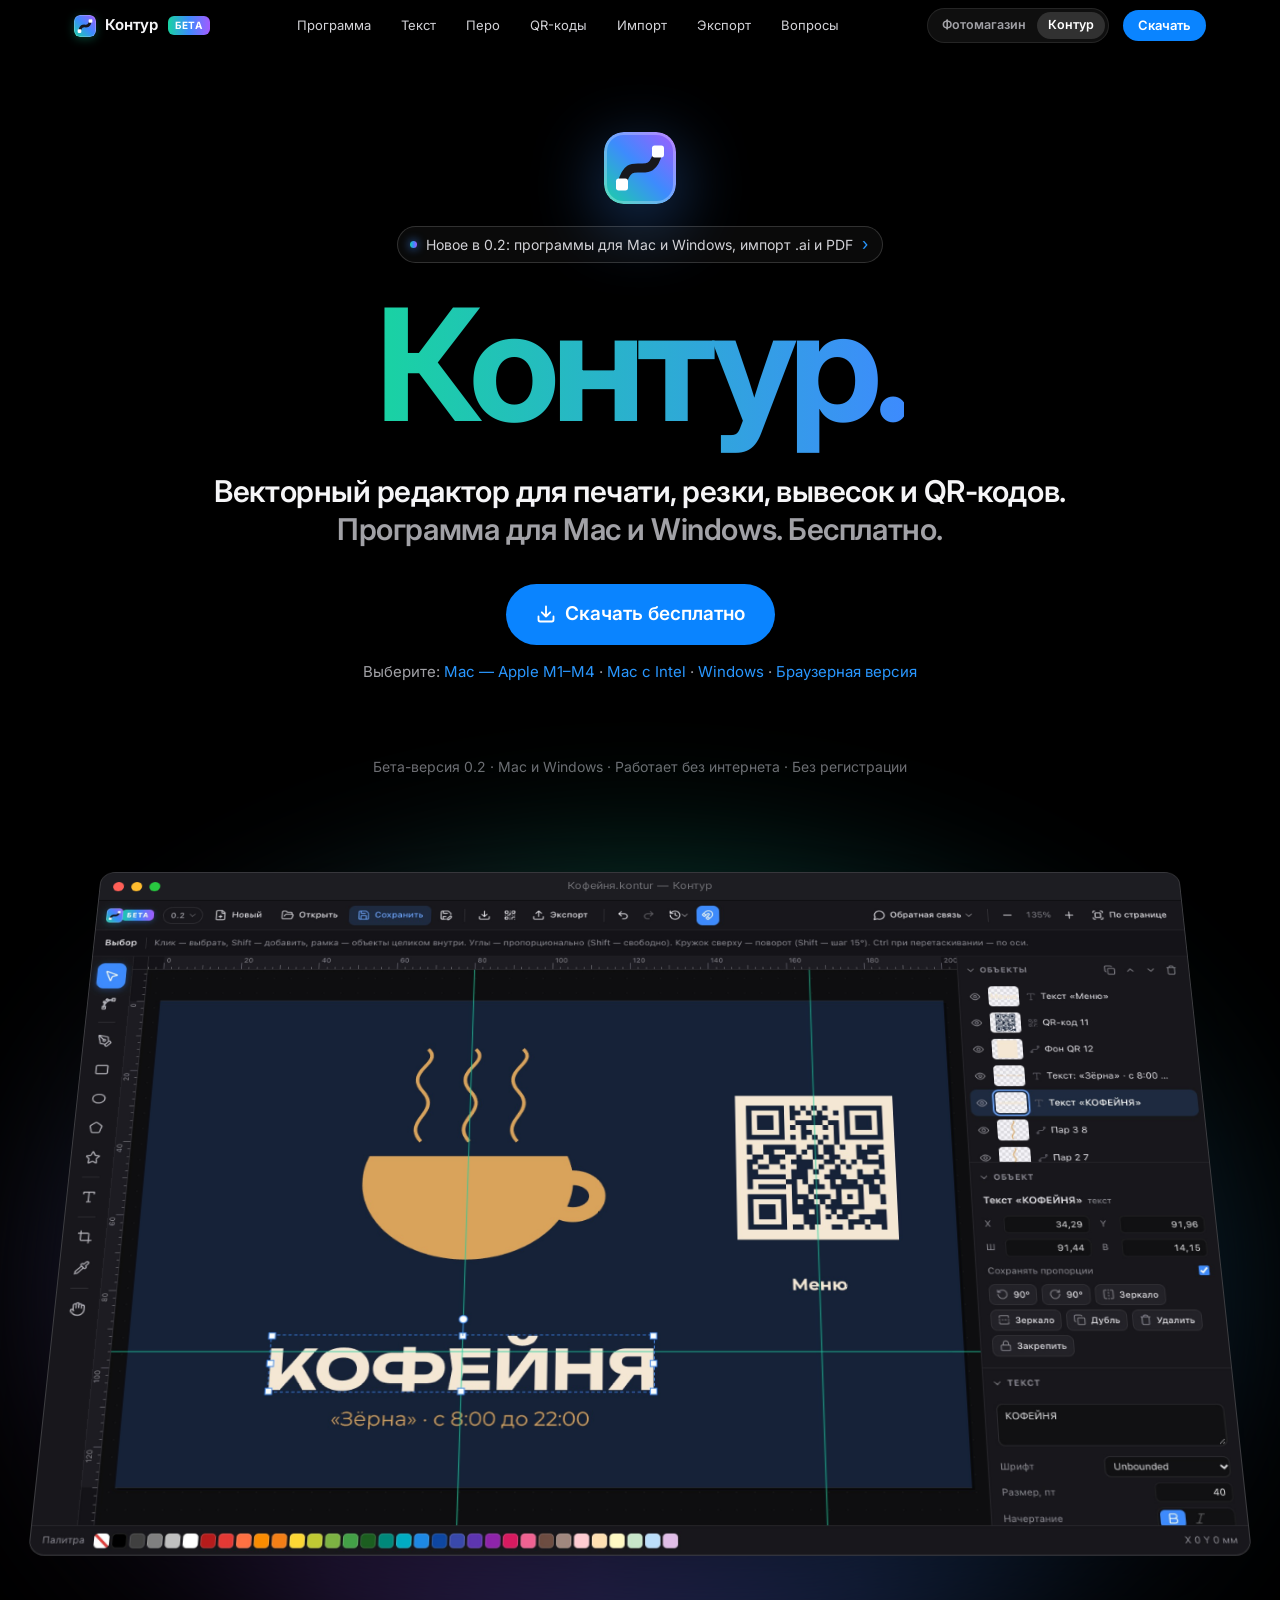
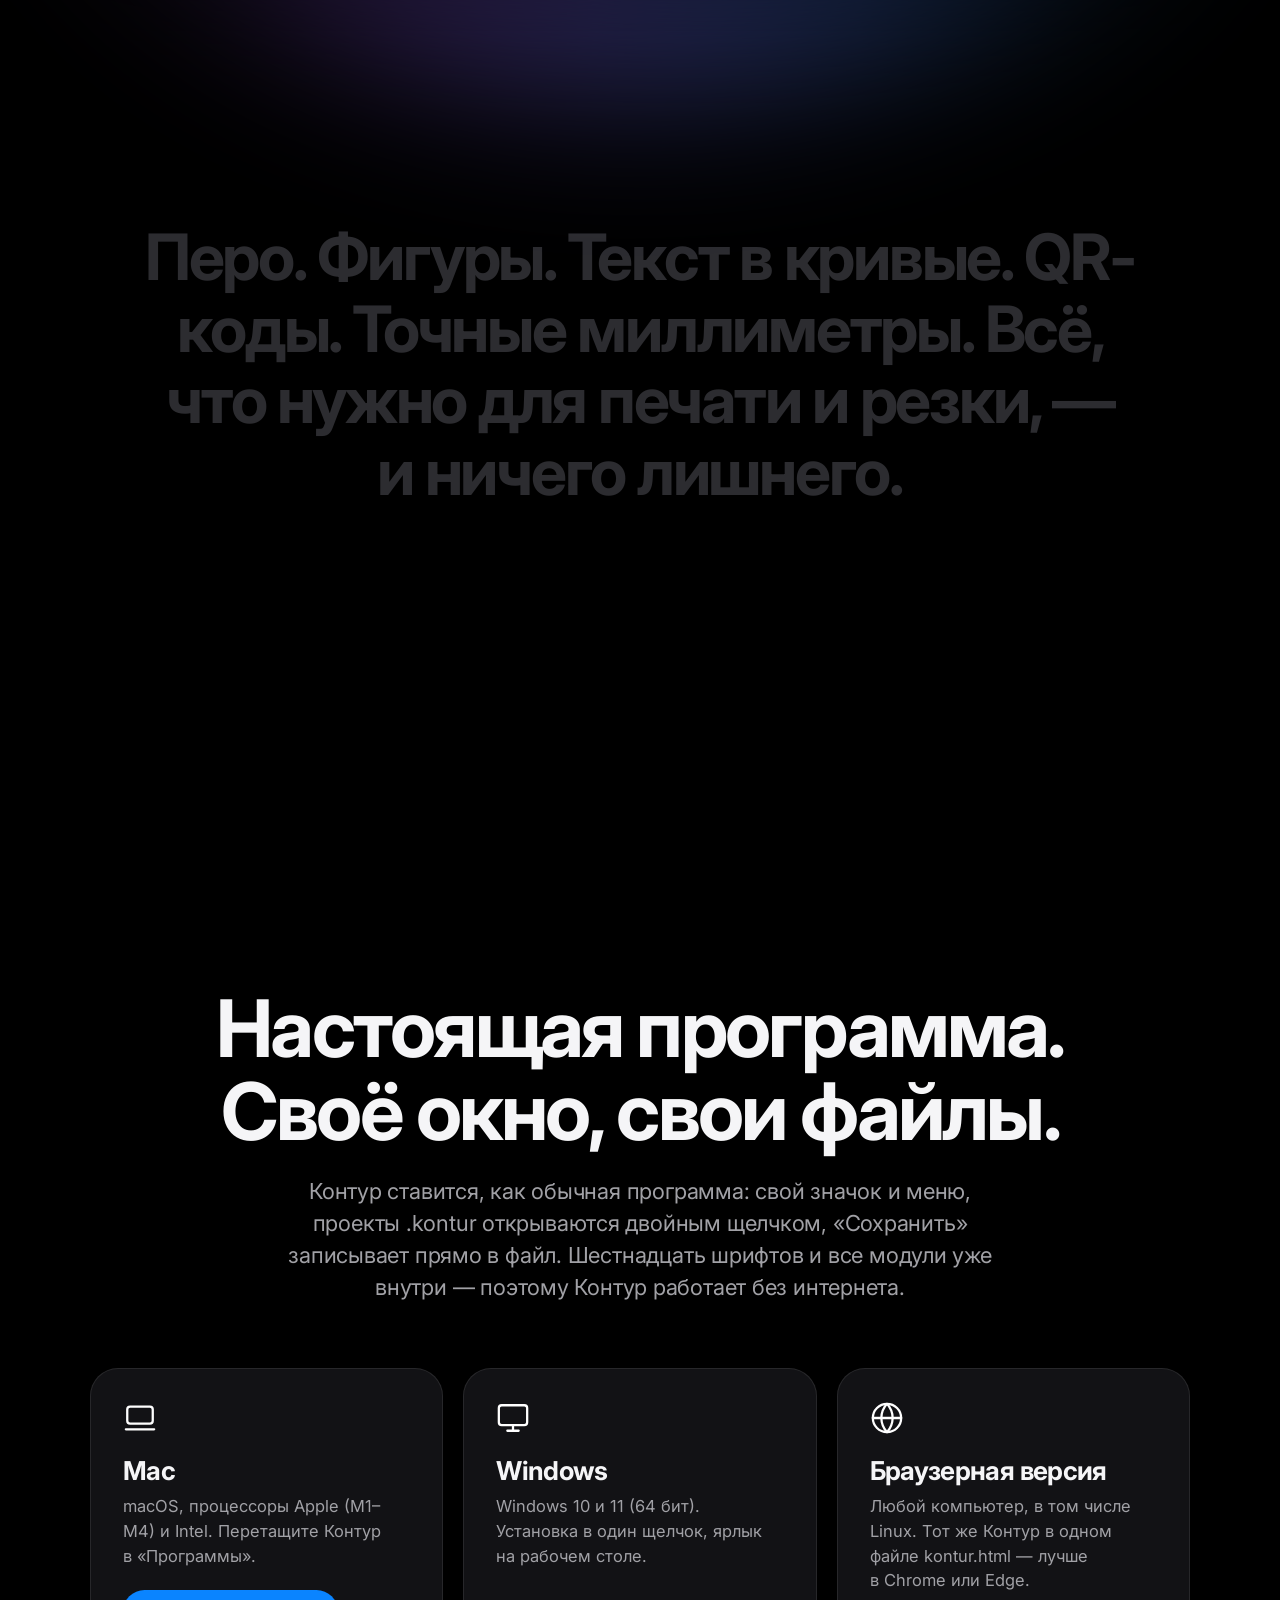
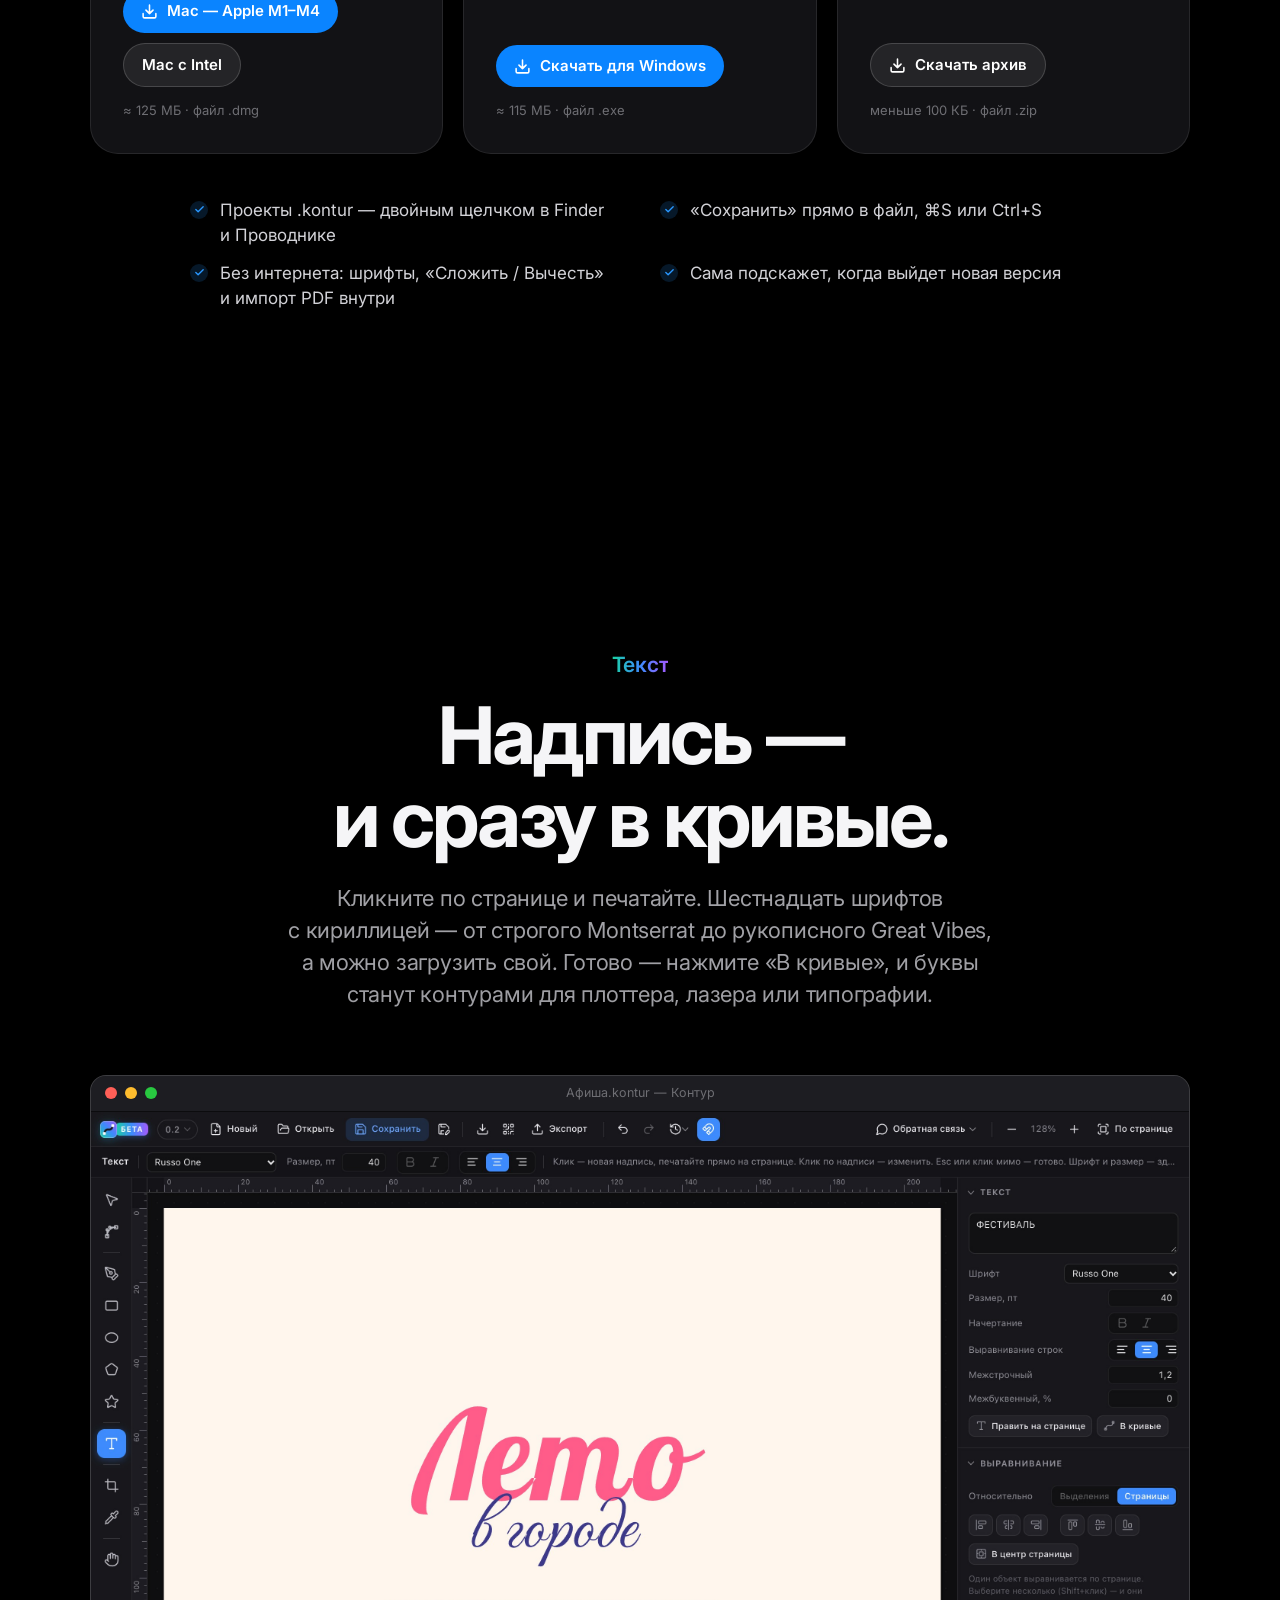
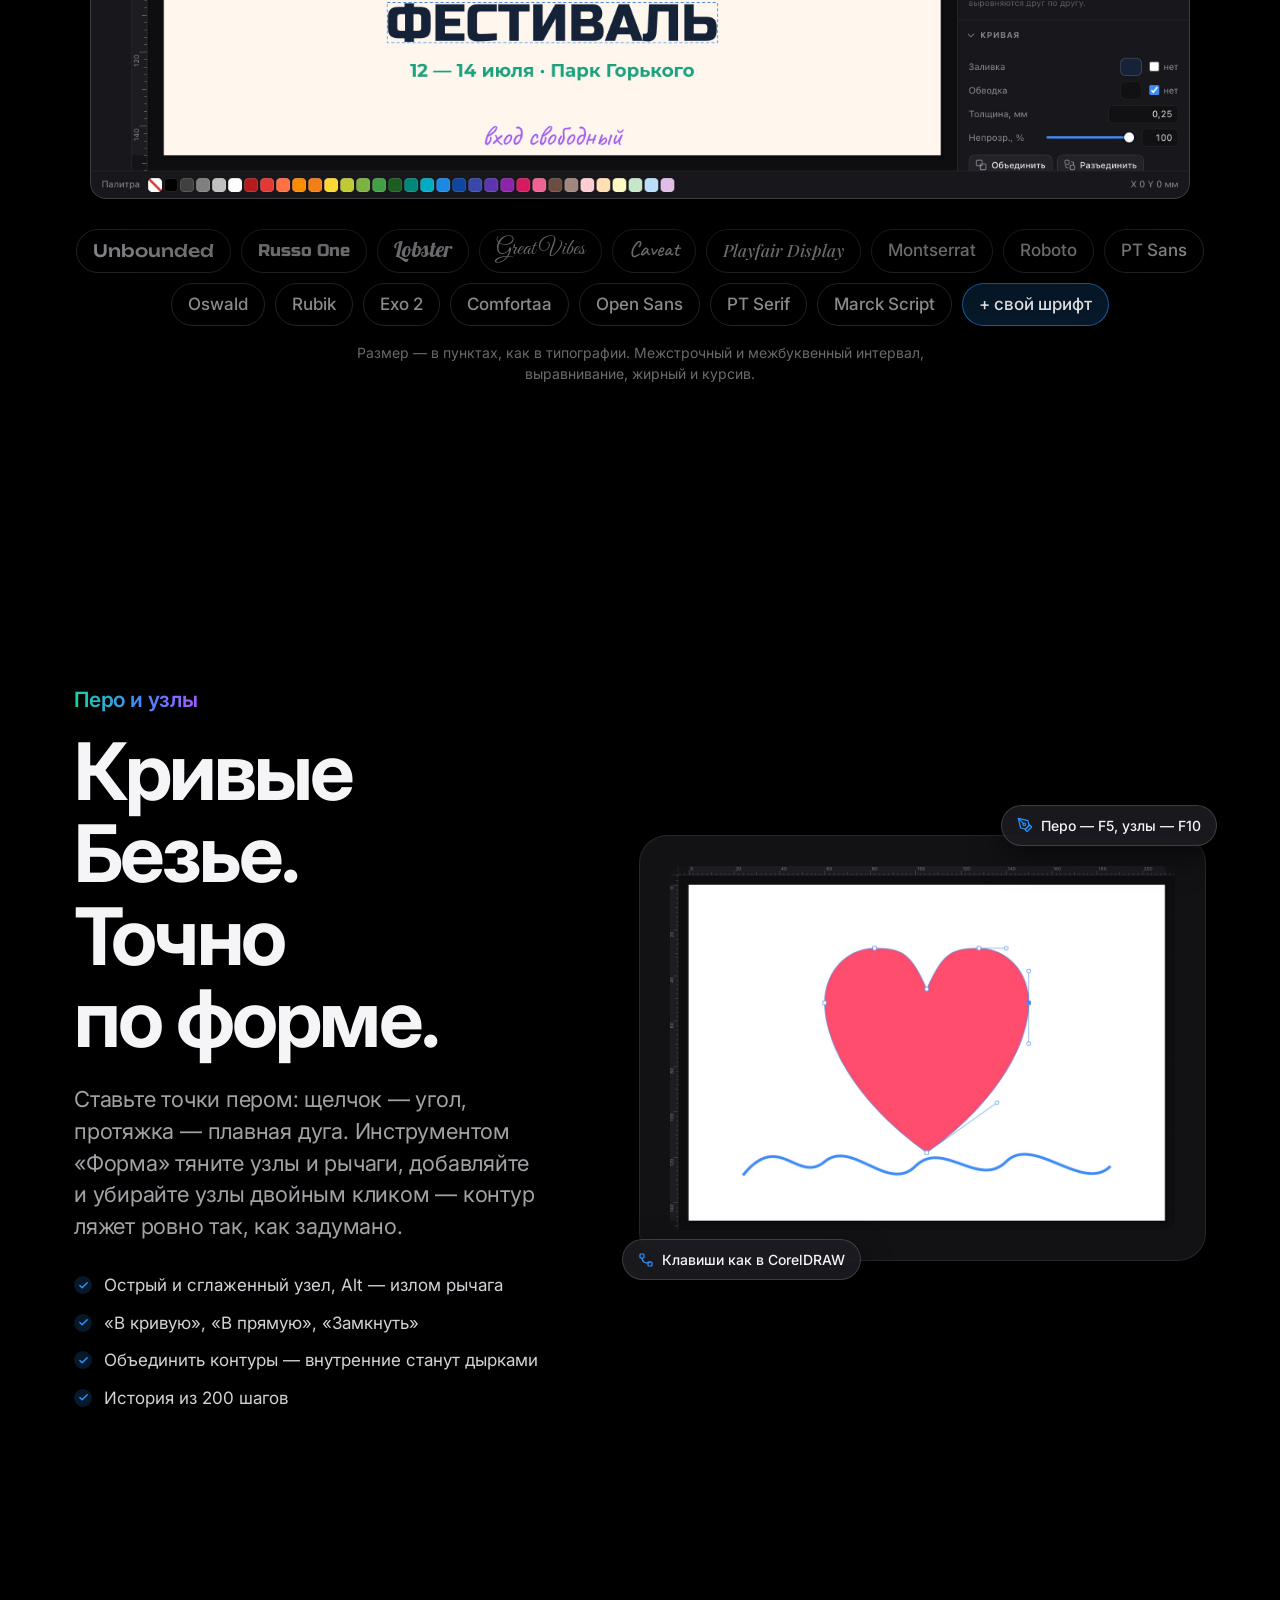
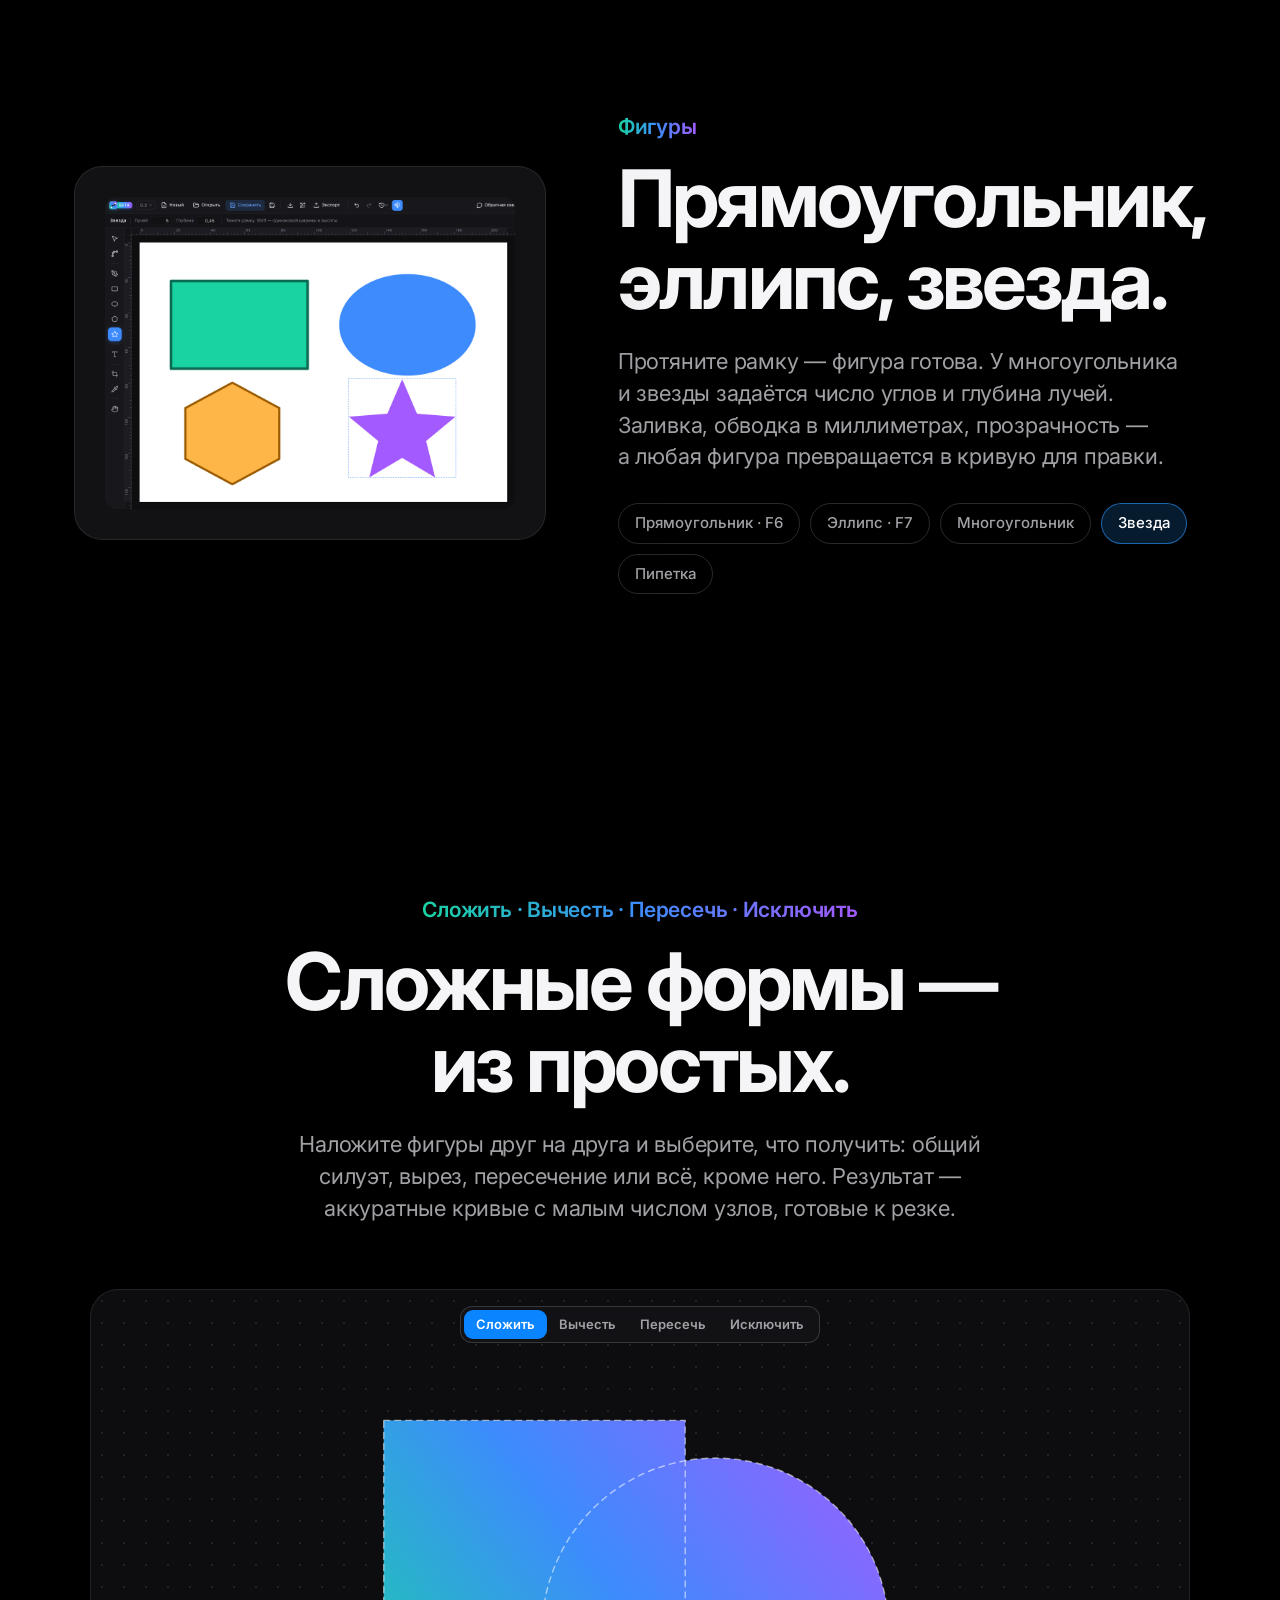
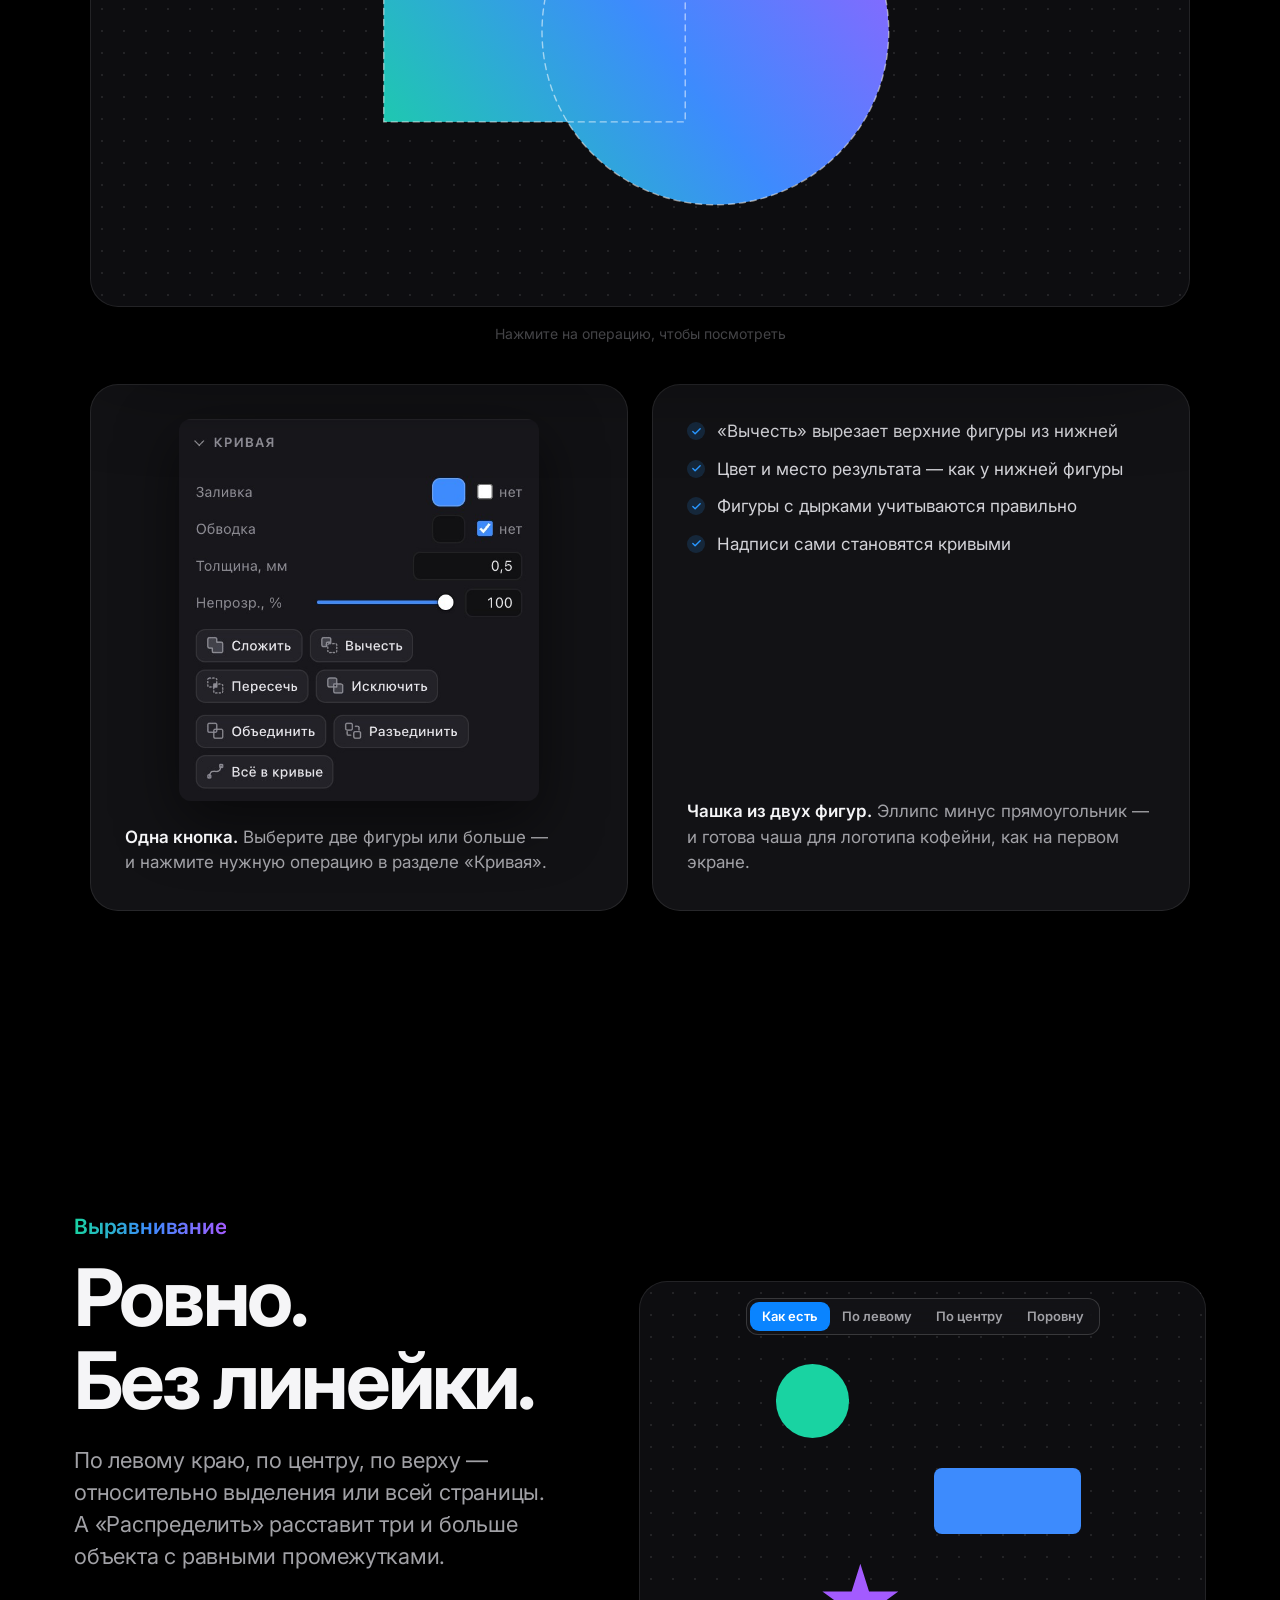
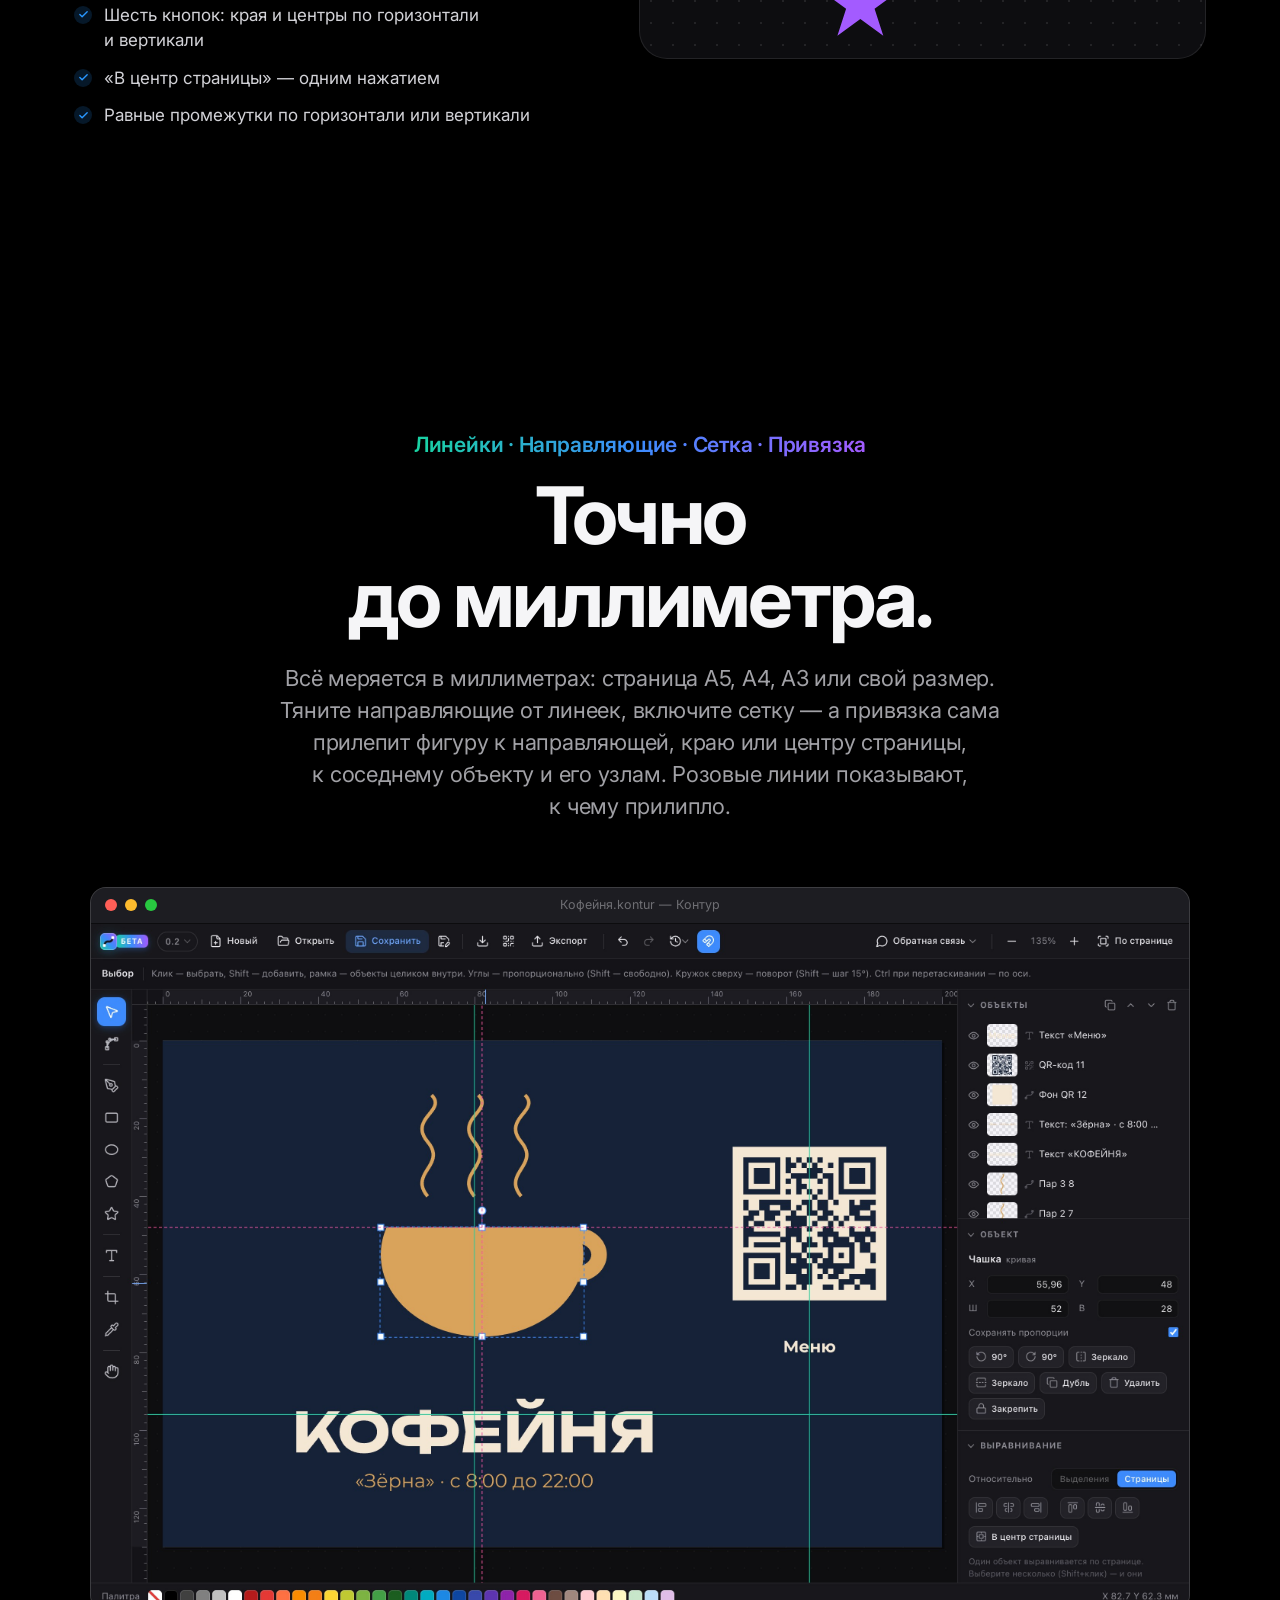
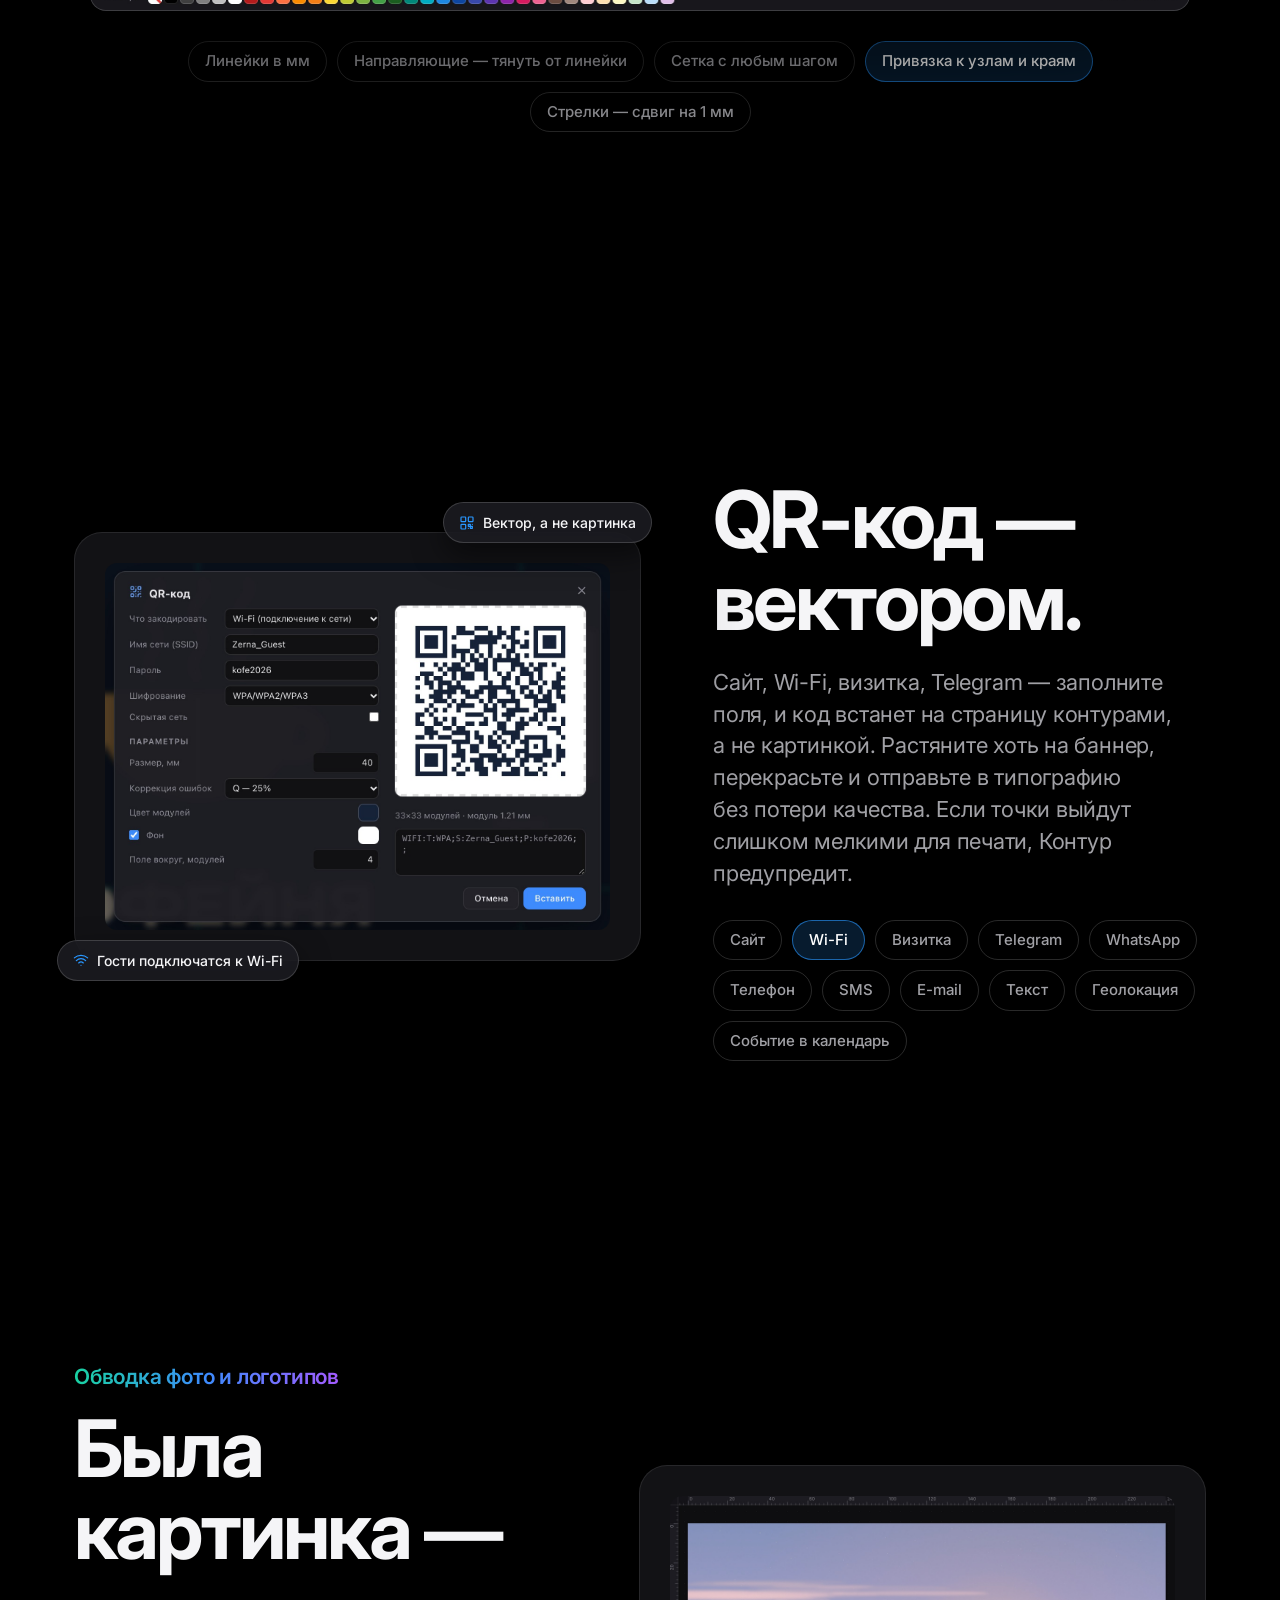
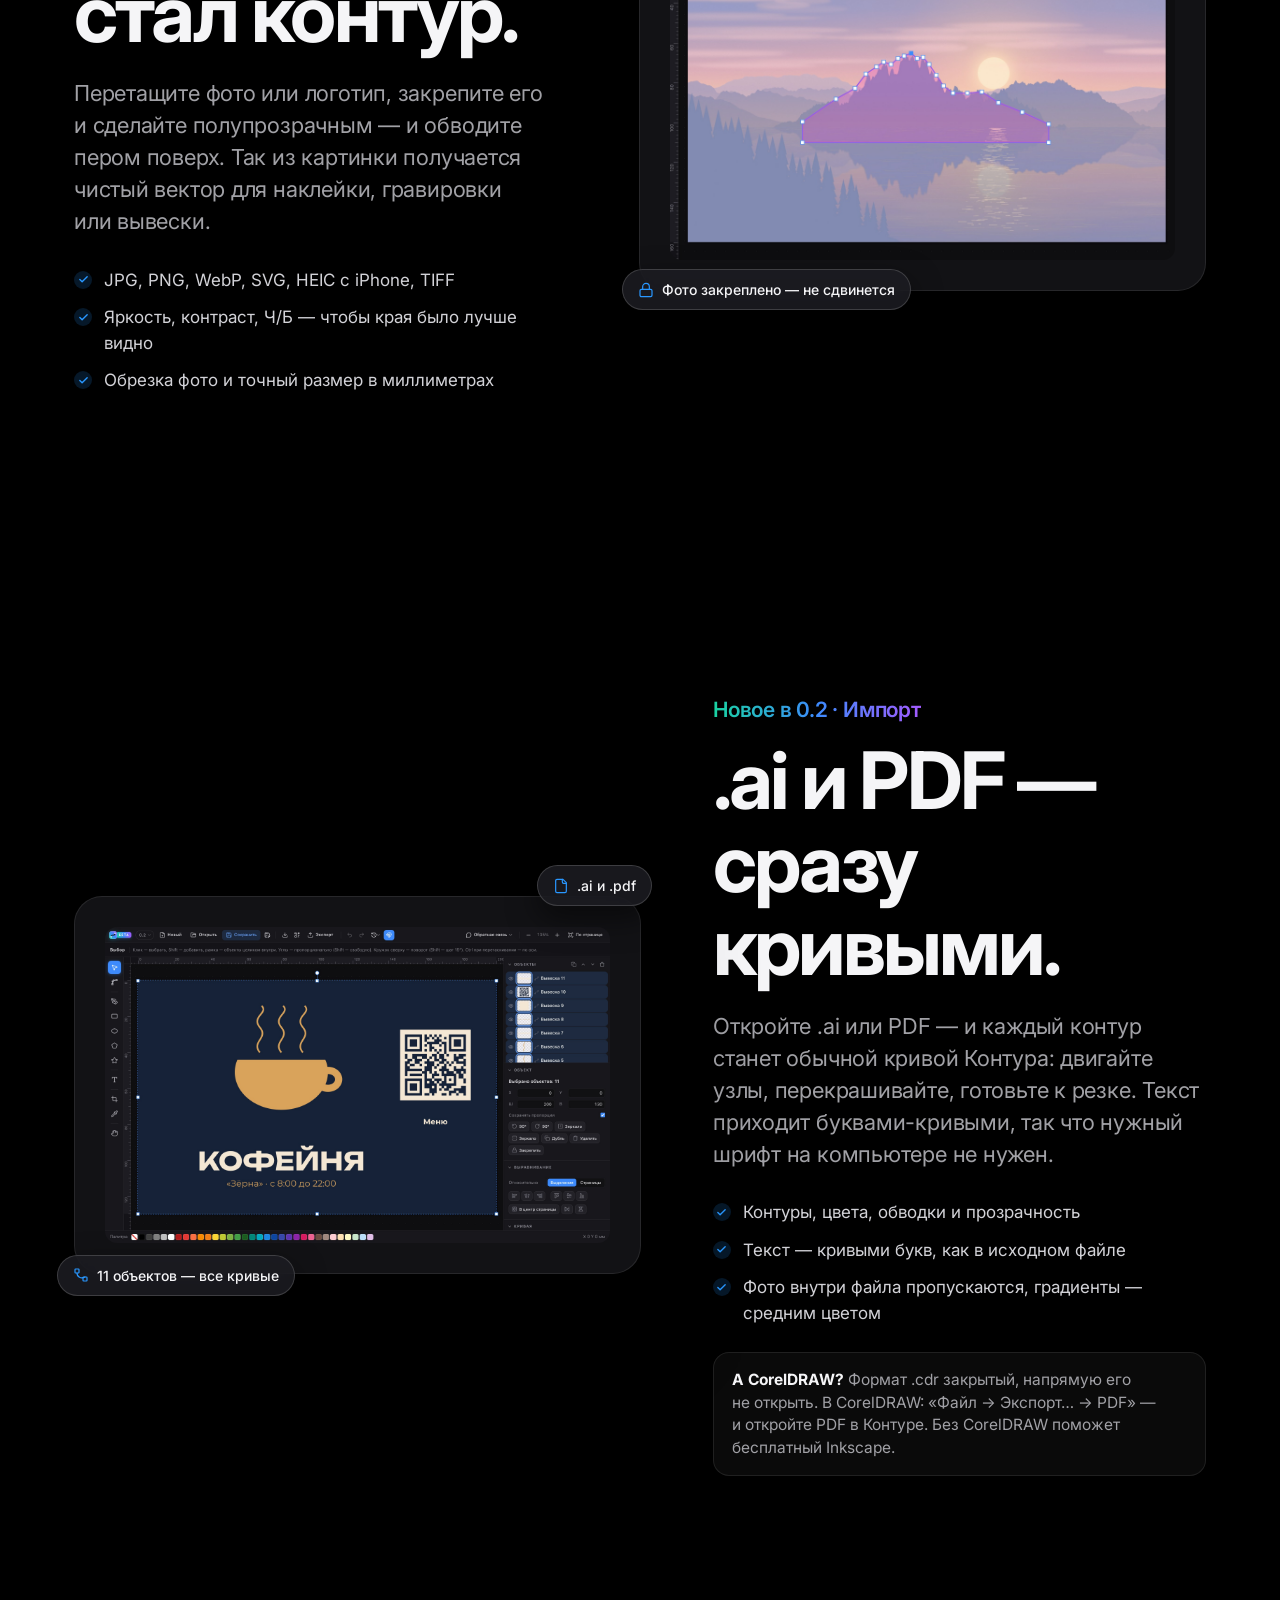
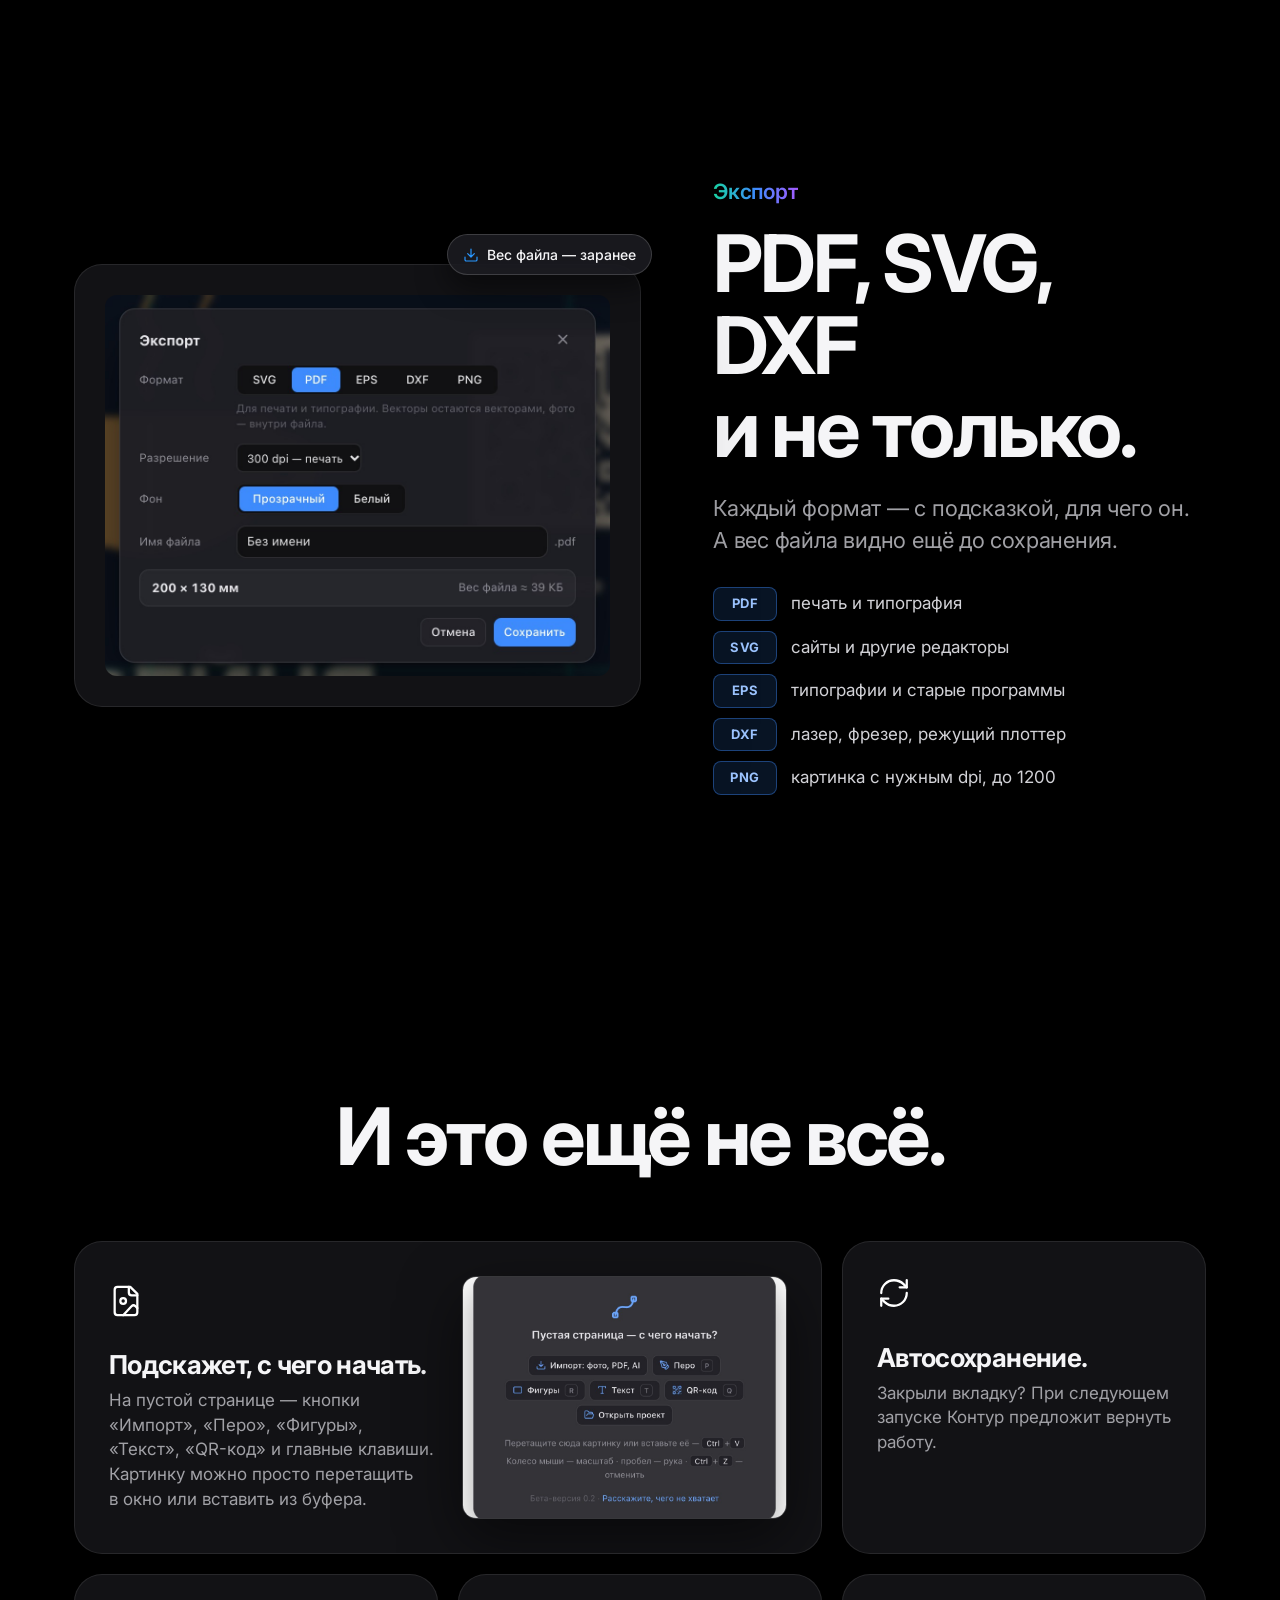
==== commit cd278cfe: "Сайт: Контур 0.2 — программа для Mac и Windows, импорт .ai и PDF Кнопка «Скачать» выбирает установщи" ====
--- a/kontur/index.html
+++ b/kontur/index.html
@@ -3,14 +3,14 @@
 <head>
 <meta charset="utf-8">
 <meta name="viewport" content="width=device-width, initial-scale=1">
-<title>Контур — векторный редактор для печати, резки и QR-кодов прямо в браузере</title>
-<meta name="description" content="Бесплатный векторный редактор: перо и кривые Безье, фигуры, текст с переводом в кривые, сложить и вычесть, выравнивание, привязка, векторные QR-коды. Экспорт SVG, PDF, EPS, DXF и PNG. Один файл, работает в браузере — без установки и регистрации.">
+<title>Контур — векторный редактор для Mac и Windows: печать, резка, вывески и QR-коды</title>
+<meta name="description" content="Бесплатный векторный редактор: перо и кривые Безье, фигуры, текст с переводом в кривые, сложить и вычесть, выравнивание, привязка, векторные QR-коды. Открывает файлы Illustrator и PDF кривыми. Экспорт SVG, PDF, EPS, DXF и PNG. Программа для Mac и Windows, есть браузерная версия. Бесплатно, без регистрации.">
 <meta name="theme-color" content="#000000">
 <meta property="og:type" content="website">
 <meta property="og:title" content="Контур — векторный редактор для печати и резки">
-<meta property="og:description" content="Перо, фигуры, текст в кривые, векторные QR-коды. Экспорт SVG, PDF, EPS, DXF, PNG. Один файл, работает в браузере. Бесплатно.">
-<meta property="og:image" content="../assets/kontur/hero.jpg?v=1">
-<link rel="icon" href="../assets/kontur/icon.svg?v=1" type="image/svg+xml">
+<meta property="og:description" content="Перо, фигуры, текст в кривые, векторные QR-коды. Экспорт SVG, PDF, EPS, DXF, PNG. Программа для Mac и Windows. Бесплатно.">
+<meta property="og:image" content="../assets/kontur/hero.jpg?v=2">
+<link rel="icon" href="../assets/kontur/icon.svg?v=2" type="image/svg+xml">
 <link rel="preconnect" href="https://fonts.googleapis.com">
 <link rel="preconnect" href="https://fonts.gstatic.com" crossorigin>
 <link rel="stylesheet" href="https://fonts.googleapis.com/css2?family=Inter:wght@400;500;600;700;800&family=Unbounded:wght@700&family=Lobster&family=Caveat:wght@700&family=Russo+One&family=Great+Vibes&family=Playfair+Display:ital,wght@1,700&display=swap">
@@ -22,13 +22,13 @@
 <!-- ========== навигация ========== -->
 <nav class="nav" id="nav">
   <div class="nav-in">
-    <a class="brand" href="#top"><img class="klogo" src="../assets/kontur/icon.svg?v=1" alt=""><span class="bn">Контур</span><span class="beta">Бета</span></a>
+    <a class="brand" href="#top"><img class="klogo" src="../assets/kontur/icon.svg?v=2" alt=""><span class="bn">Контур</span><span class="beta">Бета</span></a>
     <div class="links">
-      <a href="#text">Текст</a><a href="#pen">Перо</a><a href="#bool">Фигуры</a><a href="#qr">QR-коды</a><a href="#export">Экспорт</a><a href="#together">Участвовать</a><a href="#faq">Вопросы</a>
+      <a href="#get">Программа</a><a href="#text">Текст</a><a href="#pen">Перо</a><a href="#qr">QR-коды</a><a href="#import">Импорт</a><a href="#export">Экспорт</a><a href="#faq">Вопросы</a>
     </div>
     <div class="nav-r">
       <div class="fam" aria-label="Программы"><a href="../">Фотомагазин</a><a class="on" href="./" aria-current="page">Контур</a></div>
-      <a class="btn btn-sm" href="https://github.com/fotomagazin/kontur/releases/latest/download/kontur.zip">Скачать</a>
+      <a class="btn btn-sm" data-dl="main" data-short href="https://github.com/fotomagazin/kontur/releases/latest/download/Kontur-mac-apple.dmg">Скачать</a>
     </div>
   </div>
 </nav>
@@ -36,22 +36,23 @@
 <!-- ========== первый экран ========== -->
 <header class="hero" id="top">
   <div class="wrap hero-text">
-    <img class="klogo hero-logo reveal" src="../assets/kontur/icon.svg?v=1" width="72" height="72" alt="Логотип Контура">
-    <a class="pill reveal" href="../" style="--d:.04s"><span class="dot"></span>От&nbsp;создателей Фотомагазина<span class="arr">›</span></a>
+    <img class="klogo hero-logo reveal" src="../assets/kontur/icon.svg?v=2" width="72" height="72" alt="Логотип Контура">
+    <a class="pill reveal" href="#get" style="--d:.04s"><span class="dot"></span>Новое в&nbsp;0.2: программы для&nbsp;Mac и&nbsp;Windows, импорт .ai и&nbsp;PDF<span class="arr">›</span></a>
     <h1 class="reveal" style="--d:.08s"><span class="grad">Контур.</span></h1>
-    <p class="lead reveal" style="--d:.16s">Векторный редактор для&nbsp;печати, резки, вывесок и&nbsp;QR-кодов.<br><span>Один файл. Работает в&nbsp;браузере. Бесплатно.</span></p>
+    <p class="lead reveal" style="--d:.16s">Векторный редактор для&nbsp;печати, резки, вывесок и&nbsp;QR-кодов.<br><span>Программа для&nbsp;Mac и&nbsp;Windows. Бесплатно.</span></p>
     <div class="cta reveal" style="--d:.24s">
-      <a class="btn btn-lg" href="https://github.com/fotomagazin/kontur/releases/latest/download/kontur.zip">
-        <svg viewBox="0 0 24 24"><path d="M21 15v4a2 2 0 0 1-2 2H5a2 2 0 0 1-2-2v-4M7 10l5 5 5-5M12 15V3"/></svg>Скачать бесплатно</a>
-    </div>
+      <a class="btn btn-lg" data-dl="main" href="https://github.com/fotomagazin/kontur/releases/latest/download/Kontur-mac-apple.dmg">
+        <svg viewBox="0 0 24 24"><path d="M21 15v4a2 2 0 0 1-2 2H5a2 2 0 0 1-2-2v-4M7 10l5 5 5-5M12 15V3"/></svg><span class="dl-l">Скачать для&nbsp;Mac</span></a>
+    </div>
+    <p class="dl-alt reveal" style="--d:.27s" data-dl-alt>Другие варианты: <a href="https://github.com/fotomagazin/kontur/releases/latest/download/Kontur-mac-intel.dmg">Mac с&nbsp;Intel</a> · <a href="https://github.com/fotomagazin/kontur/releases/latest/download/Kontur-windows-setup.exe">Windows</a> · <a href="https://github.com/fotomagazin/kontur/releases/latest/download/kontur.zip">Браузерная версия</a></p>
     <p class="dl-count" hidden><svg viewBox="0 0 24 24"><path d="M21 15v4a2 2 0 0 1-2 2H5a2 2 0 0 1-2-2v-4M7 10l5 5 5-5M12 15V3"/></svg><b>0</b>&nbsp;<span>скачиваний</span></p>
-    <p class="fine reveal" style="--d:.3s">Бета-версия <span data-ver>0.1</span> · Mac и Windows · Без установки · Без регистрации</p>
+    <p class="fine reveal" style="--d:.3s">Бета-версия <span data-ver>0.2</span> · Mac и Windows · Работает без&nbsp;интернета · Без регистрации</p>
   </div>
   <div class="hero-stage">
     <div class="glow" aria-hidden="true"></div>
     <div class="window" id="heroWin">
       <div class="bar"><i></i><i></i><i></i><span>Кофейня.kontur — Контур</span></div>
-      <img src="../assets/kontur/hero.jpg?v=1" width="2880" height="1800" alt="Окно Контура: вывеска кофейни — чашка, пар, надпись «КОФЕЙНЯ», QR-код и направляющие">
+      <img src="../assets/kontur/hero.jpg?v=2" width="2880" height="1800" alt="Окно Контура: вывеска кофейни — чашка, пар, надпись «КОФЕЙНЯ», QR-код и направляющие">
     </div>
   </div>
 </header>
@@ -68,6 +69,36 @@
   <div class="stat reveal" style="--d:.24s"><b data-count="0" data-suffix=" ₽">0 ₽</b><span>стоит программа.<br>Навсегда.</span></div>
 </section>
 
+<!-- ========== программа для Mac и Windows (новое в 0.2) ========== -->
+<section class="feature center" id="get">
+  <div class="wrap">
+    <p class="eyebrow reveal">Новое в&nbsp;0.2 · Программа для&nbsp;Mac и&nbsp;Windows</p>
+    <h2 class="reveal" style="--d:.05s">Настоящая программа.<br>Своё окно, свои файлы.</h2>
+    <p class="body narrow reveal" style="--d:.1s">Контур ставится, как обычная программа: свой значок и&nbsp;меню, проекты .kontur открываются двойным щелчком, «Сохранить» записывает прямо в&nbsp;файл. Шестнадцать шрифтов и&nbsp;все модули уже внутри — поэтому Контур работает без&nbsp;интернета.</p>
+    <div class="platforms">
+      <div class="plat reveal" data-os="mac"><svg viewBox="0 0 24 24"><rect x="3" y="4" width="18" height="12" rx="2"/><path d="M2 20h20"/></svg>
+        <h3>Mac</h3><p>macOS, процессоры Apple (M1–M4) и&nbsp;Intel. Перетащите Контур в&nbsp;«Программы».</p>
+        <div class="plat-b"><a class="btn" href="https://github.com/fotomagazin/kontur/releases/latest/download/Kontur-mac-apple.dmg"><svg viewBox="0 0 24 24"><path d="M21 15v4a2 2 0 0 1-2 2H5a2 2 0 0 1-2-2v-4M7 10l5 5 5-5M12 15V3"/></svg>Mac — Apple M1–M4</a><a class="btn ghost" href="https://github.com/fotomagazin/kontur/releases/latest/download/Kontur-mac-intel.dmg">Mac с&nbsp;Intel</a></div>
+        <span class="plat-s">≈&nbsp;125&nbsp;МБ · файл .dmg</span></div>
+      <div class="plat reveal" style="--d:.08s" data-os="win"><svg viewBox="0 0 24 24"><rect x="2" y="3" width="20" height="14" rx="2"/><path d="M8 21h8M12 17v4"/></svg>
+        <h3>Windows</h3><p>Windows 10 и&nbsp;11 (64&nbsp;бит). Установка в&nbsp;один щелчок, ярлык на&nbsp;рабочем столе.</p>
+        <div class="plat-b"><a class="btn" href="https://github.com/fotomagazin/kontur/releases/latest/download/Kontur-windows-setup.exe"><svg viewBox="0 0 24 24"><path d="M21 15v4a2 2 0 0 1-2 2H5a2 2 0 0 1-2-2v-4M7 10l5 5 5-5M12 15V3"/></svg>Скачать для&nbsp;Windows</a></div>
+        <span class="plat-s">≈&nbsp;115&nbsp;МБ · файл .exe</span></div>
+      <div class="plat reveal" style="--d:.16s" data-os="web"><svg viewBox="0 0 24 24"><circle cx="12" cy="12" r="10"/><path d="M2 12h20M12 2a15.3 15.3 0 0 1 4 10 15.3 15.3 0 0 1-4 10 15.3 15.3 0 0 1-4-10 15.3 15.3 0 0 1 4-10z"/></svg>
+        <h3>Браузерная версия</h3><p>Любой компьютер, в&nbsp;том числе Linux. Тот же Контур в&nbsp;одном файле kontur.html — лучше в&nbsp;Chrome или&nbsp;Edge.</p>
+        <div class="plat-b"><a class="btn ghost" href="https://github.com/fotomagazin/kontur/releases/latest/download/kontur.zip"><svg viewBox="0 0 24 24"><path d="M21 15v4a2 2 0 0 1-2 2H5a2 2 0 0 1-2-2v-4M7 10l5 5 5-5M12 15V3"/></svg>Скачать архив</a></div>
+        <span class="plat-s">меньше 100&nbsp;КБ · файл .zip</span></div>
+    </div>
+    <ul class="checks two reveal">
+      <li>Проекты .kontur — двойным щелчком в&nbsp;Finder и&nbsp;Проводнике</li>
+      <li>«Сохранить» прямо в&nbsp;файл, ⌘S или&nbsp;Ctrl+S</li>
+      <li>Без интернета: шрифты, «Сложить / Вычесть» и&nbsp;импорт PDF внутри</li>
+      <li>Сама подскажет, когда выйдет новая версия</li>
+    </ul>
+    <p class="hint reveal">Программы пока без&nbsp;платной подписи Apple и&nbsp;Microsoft — в&nbsp;первый раз система переспросит. <a class="inl" href="#first">Как открыть в&nbsp;первый раз</a></p>
+  </div>
+</section>
+
 <!-- ========== текст ========== -->
 <section class="feature center" id="text">
   <div class="wrap">
@@ -76,7 +107,7 @@
     <p class="body narrow reveal" style="--d:.1s">Кликните по&nbsp;странице и&nbsp;печатайте. Шестнадцать шрифтов с&nbsp;кириллицей — от&nbsp;строгого Montserrat до&nbsp;рукописного Great Vibes, а&nbsp;можно загрузить свой. Готово — нажмите «В&nbsp;кривые», и&nbsp;буквы станут контурами для&nbsp;плоттера, лазера или&nbsp;типографии.</p>
     <div class="window wide-shot reveal" style="--d:.15s">
       <div class="bar"><i></i><i></i><i></i><span>Афиша.kontur — Контур</span></div>
-      <img src="../assets/kontur/text.jpg?v=1" width="2880" height="1800" alt="Афиша с надписями разными шрифтами; справа — раздел «Текст»: шрифт, размер, начертание, интервалы и кнопка «В кривые»" loading="lazy">
+      <img src="../assets/kontur/text.jpg?v=2" width="2880" height="1800" alt="Афиша с надписями разными шрифтами; справа — раздел «Текст»: шрифт, размер, начертание, интервалы и кнопка «В кривые»" loading="lazy">
     </div>
     <div class="fonts kt-fonts reveal"><span style="font-family:Unbounded">Unbounded</span><span style="font-family:'Russo One'">Russo One</span><span class="lg" style="font-family:Lobster">Lobster</span><span class="lg" style="font-family:'Great Vibes'">Great Vibes</span><span class="lg" style="font-family:Caveat">Caveat</span><span style="font-family:'Playfair Display';font-style:italic">Playfair Display</span><span>Montserrat</span><span>Roboto</span><span>PT Sans</span><span>Oswald</span><span>Rubik</span><span>Exo 2</span><span>Comfortaa</span><span>Open Sans</span><span>PT Serif</span><span>Marck Script</span><span class="on">+ свой шрифт</span></div>
     <p class="hint reveal">Размер — в&nbsp;пунктах, как в&nbsp;типографии. Межстрочный и&nbsp;межбуквенный интервал, выравнивание, жирный и&nbsp;курсив.</p>
@@ -98,7 +129,7 @@
       </ul>
     </div>
     <div class="shot-stack reveal" style="--d:.1s">
-      <div class="card zoom"><img src="../assets/kontur/nodes.jpg?v=1" width="2160" height="1556" alt="Сердце из кривых Безье: узлы и рычаги выбранного узла, внизу — волна пером" loading="lazy"></div>
+      <div class="card zoom"><img src="../assets/kontur/nodes.jpg?v=2" width="2160" height="1556" alt="Сердце из кривых Безье: узлы и рычаги выбранного узла, внизу — волна пером" loading="lazy"></div>
       <div class="tag t1"><svg viewBox="0 0 24 24"><path d="M12 19l7-7 3 3-7 7-3-3z"/><path d="m18 13-1.5-7.5L2 2l3.5 14.5L13 18l5-5z"/><path d="m2 2 7.586 7.586"/><circle cx="11" cy="11" r="2"/></svg>Перо — F5, узлы — F10</div>
       <div class="tag t2"><svg viewBox="0 0 24 24"><rect x="3" y="3" width="6" height="6" rx="1"/><rect x="15" y="15" width="6" height="6" rx="1"/><path d="M6 9c0 6 6 9 12 6"/></svg>Клавиши как в&nbsp;CorelDRAW</div>
     </div>
@@ -115,7 +146,7 @@
       <div class="chips reveal" style="--d:.15s"><span>Прямоугольник · F6</span><span>Эллипс · F7</span><span>Многоугольник</span><span class="on">Звезда</span><span>Пипетка</span></div>
     </div>
     <div class="shot-stack reveal" style="--d:.1s">
-      <div class="card zoom"><img src="../assets/kontur/shapes.jpg?v=1" width="2272" height="1728" alt="Прямоугольник, эллипс, шестиугольник и звезда; вверху — число лучей и глубина звезды" loading="lazy"></div>
+      <div class="card zoom"><img src="../assets/kontur/shapes.jpg?v=2" width="2272" height="1728" alt="Прямоугольник, эллипс, шестиугольник и звезда; вверху — число лучей и глубина звезды" loading="lazy"></div>
     </div>
   </div>
 </section>
@@ -143,7 +174,7 @@
     </div>
     <p class="hint reveal">Нажмите на&nbsp;операцию, чтобы посмотреть</p>
     <div class="duo">
-      <figure class="card reveal"><img src="../assets/kontur/bool.jpg?v=1" width="606" height="642" alt="Раздел «Кривая»: заливка, обводка и кнопки «Сложить», «Вычесть», «Пересечь», «Исключить», «Объединить», «Разъединить»" loading="lazy">
+      <figure class="card reveal"><img src="../assets/kontur/bool.jpg?v=2" width="606" height="642" alt="Раздел «Кривая»: заливка, обводка и кнопки «Сложить», «Вычесть», «Пересечь», «Исключить», «Объединить», «Разъединить»" loading="lazy">
         <figcaption><b>Одна кнопка.</b> Выберите две фигуры или&nbsp;больше — и&nbsp;нажмите нужную операцию в&nbsp;разделе «Кривая».</figcaption></figure>
       <figure class="card reveal st-list" style="--d:.1s">
         <ul class="checks">
@@ -186,7 +217,7 @@
     <p class="body narrow reveal" style="--d:.1s">Всё меряется в&nbsp;миллиметрах: страница A5, A4, A3 или&nbsp;свой размер. Тяните направляющие от&nbsp;линеек, включите сетку — а&nbsp;привязка сама прилепит фигуру к&nbsp;направляющей, краю или&nbsp;центру страницы, к&nbsp;соседнему объекту и&nbsp;его узлам. Розовые линии показывают, к&nbsp;чему прилипло.</p>
     <div class="window wide-shot reveal" style="--d:.15s">
       <div class="bar"><i></i><i></i><i></i><span>Кофейня.kontur — Контур</span></div>
-      <img src="../assets/kontur/snap.jpg?v=1" width="2880" height="1800" alt="Чашку перетаскивают мышью: розовые линии привязки к направляющей и центру страницы, сверху и слева — линейки в миллиметрах" loading="lazy">
+      <img src="../assets/kontur/snap.jpg?v=2" width="2880" height="1800" alt="Чашку перетаскивают мышью: розовые линии привязки к направляющей и центру страницы, сверху и слева — линейки в миллиметрах" loading="lazy">
     </div>
     <div class="chips st-chips reveal"><span>Линейки в&nbsp;мм</span><span>Направляющие — тянуть от&nbsp;линейки</span><span>Сетка с&nbsp;любым шагом</span><span class="on">Привязка к&nbsp;узлам и&nbsp;краям</span><span>Стрелки — сдвиг на&nbsp;1&nbsp;мм</span></div>
   </div>
@@ -202,7 +233,7 @@
       <div class="chips reveal" style="--d:.15s"><span>Сайт</span><span class="on">Wi-Fi</span><span>Визитка</span><span>Telegram</span><span>WhatsApp</span><span>Телефон</span><span>SMS</span><span>E-mail</span><span>Текст</span><span>Геолокация</span><span>Событие в&nbsp;календарь</span></div>
     </div>
     <div class="shot-stack reveal" style="--d:.1s">
-      <div class="card zoom"><img src="../assets/kontur/qr.jpg?v=1" width="1376" height="1000" alt="Окно «QR-код»: подключение к Wi-Fi, имя сети и пароль, размер в миллиметрах, коррекция ошибок, цвета и предпросмотр" loading="lazy"></div>
+      <div class="card zoom"><img src="../assets/kontur/qr.jpg?v=2" width="1376" height="1000" alt="Окно «QR-код»: подключение к Wi-Fi, имя сети и пароль, размер в миллиметрах, коррекция ошибок, цвета и предпросмотр" loading="lazy"></div>
       <div class="tag t1"><svg viewBox="0 0 24 24"><rect x="3" y="3" width="7" height="7" rx="1"/><rect x="14" y="3" width="7" height="7" rx="1"/><rect x="3" y="14" width="7" height="7" rx="1"/><path d="M14 14h3v3h-3zM20 14v.01M14 20h.01M17 17h3v3h-3z"/></svg>Вектор, а&nbsp;не&nbsp;картинка</div>
       <div class="tag t2"><svg viewBox="0 0 24 24"><path d="M12 20h.01M2 8.82a15 15 0 0 1 20 0M5 12.86a10 10 0 0 1 14 0M8.5 16.43a5 5 0 0 1 7 0"/></svg>Гости подключатся к&nbsp;Wi-Fi</div>
     </div>
@@ -223,8 +254,30 @@
       </ul>
     </div>
     <div class="shot-stack reveal" style="--d:.1s">
-      <div class="card zoom"><img src="../assets/kontur/trace.jpg?v=1" width="2160" height="1556" alt="Фото гор закреплено и сделано полупрозрачным, поверх — розовый контур вершины с узлами" loading="lazy"></div>
+      <div class="card zoom"><img src="../assets/kontur/trace.jpg?v=2" width="2160" height="1556" alt="Фото гор закреплено и сделано полупрозрачным, поверх — розовый контур вершины с узлами" loading="lazy"></div>
       <div class="tag t2"><svg viewBox="0 0 24 24"><rect x="3" y="11" width="18" height="11" rx="2"/><path d="M7 11V7a5 5 0 0 1 10 0v4"/></svg>Фото закреплено — не&nbsp;сдвинется</div>
+    </div>
+  </div>
+</section>
+
+<!-- ========== импорт .ai и PDF (новое в 0.2) ========== -->
+<section class="feature" id="import">
+  <div class="wrap grid2 rev">
+    <div class="copy">
+      <p class="eyebrow reveal">Новое в&nbsp;0.2 · Импорт</p>
+      <h2 class="reveal" style="--d:.05s">.ai и&nbsp;PDF —<br>сразу кривыми.</h2>
+      <p class="body reveal" style="--d:.1s">Откройте .ai или&nbsp;PDF — и&nbsp;каждый контур станет обычной кривой Контура: двигайте узлы, перекрашивайте, готовьте к&nbsp;резке. Текст приходит буквами-кривыми, так что нужный шрифт на&nbsp;компьютере не&nbsp;нужен.</p>
+      <ul class="checks reveal" style="--d:.15s">
+        <li>Контуры, цвета, обводки и&nbsp;прозрачность</li>
+        <li>Текст — кривыми букв, как в&nbsp;исходном файле</li>
+        <li>Фото внутри файла пропускаются, градиенты — средним цветом</li>
+      </ul>
+      <p class="note reveal" style="--d:.2s"><b>А&nbsp;CorelDRAW?</b> Формат .cdr закрытый, напрямую его не&nbsp;открыть. В&nbsp;CorelDRAW: «Файл → Экспорт… → PDF» — и&nbsp;откройте PDF в&nbsp;Контуре. Без CorelDRAW поможет бесплатный Inkscape.</p>
+    </div>
+    <div class="shot-stack reveal" style="--d:.1s">
+      <div class="card zoom"><img src="../assets/kontur/import.jpg?v=2" width="2880" height="1800" alt="Вывеска, открытая из PDF: 11 объектов, все — кривые Контура" loading="lazy"></div>
+      <div class="tag t1"><svg viewBox="0 0 24 24"><path d="M15 2H6a2 2 0 0 0-2 2v16a2 2 0 0 0 2 2h12a2 2 0 0 0 2-2V7Z"/><path d="M14 2v4a2 2 0 0 0 2 2h4"/></svg>.ai и&nbsp;.pdf</div>
+      <div class="tag t2"><svg viewBox="0 0 24 24"><rect x="3" y="3" width="6" height="6" rx="1"/><rect x="15" y="15" width="6" height="6" rx="1"/><path d="M6 9c0 6 6 9 12 6"/></svg>11 объектов — все кривые</div>
     </div>
   </div>
 </section>
@@ -245,7 +298,7 @@
       </dl>
     </div>
     <div class="shot-stack reveal" style="--d:.1s">
-      <div class="card zoom"><img src="../assets/kontur/export.jpg?v=1" width="1060" height="800" alt="Окно «Экспорт»: форматы SVG, PDF, EPS, DXF, PNG, размер 200 × 130 мм и вес файла" loading="lazy"></div>
+      <div class="card zoom"><img src="../assets/kontur/export.jpg?v=2" width="1060" height="800" alt="Окно «Экспорт»: форматы SVG, PDF, EPS, DXF, PNG, размер 200 × 130 мм и вес файла" loading="lazy"></div>
       <div class="tag t1"><svg viewBox="0 0 24 24"><path d="M21 15v4a2 2 0 0 1-2 2H5a2 2 0 0 1-2-2v-4M7 10l5 5 5-5M12 15V3"/></svg>Вес файла — заранее</div>
     </div>
   </div>
@@ -257,8 +310,8 @@
     <h2 class="reveal center-t">И это ещё не&nbsp;всё.</h2>
     <div class="bento">
       <div class="b-card wide with-shot reveal"><div><svg viewBox="0 0 24 24"><path d="M15 2H6a2 2 0 0 0-2 2v16a2 2 0 0 0 2 2h12a2 2 0 0 0 2-2V7Z"/><path d="M14 2v4a2 2 0 0 0 2 2h4"/><circle cx="10" cy="12" r="2"/><path d="m20 17-1.3-1.3a2 2 0 0 0-2.8 0L10 22"/></svg>
-        <h3>Подскажет, с&nbsp;чего начать.</h3><p>На&nbsp;пустой странице — кнопки «Фото или&nbsp;логотип», «Перо», «Фигуры», «Текст», «QR-код» и&nbsp;главные клавиши. Картинку можно просто перетащить в&nbsp;окно или&nbsp;вставить из&nbsp;буфера.</p></div>
-        <img class="b-shot" src="../assets/kontur/empty.jpg?v=1" width="940" height="700" alt="Подсказка «Пустая страница — с чего начать?»" loading="lazy"></div>
+        <h3>Подскажет, с&nbsp;чего начать.</h3><p>На&nbsp;пустой странице — кнопки «Импорт», «Перо», «Фигуры», «Текст», «QR-код» и&nbsp;главные клавиши. Картинку можно просто перетащить в&nbsp;окно или&nbsp;вставить из&nbsp;буфера.</p></div>
+        <img class="b-shot" src="../assets/kontur/empty.jpg?v=2" width="940" height="700" alt="Подсказка «Пустая страница — с чего начать?»" loading="lazy"></div>
       <div class="b-card reveal" style="--d:.06s"><svg viewBox="0 0 24 24"><path d="M3 12a9 9 0 0 1 9-9 9.75 9.75 0 0 1 6.74 2.74L21 8"/><path d="M21 3v5h-5"/><path d="M21 12a9 9 0 0 1-9 9 9.75 9.75 0 0 1-6.74-2.74L3 16"/><path d="M8 16H3v5"/></svg>
         <h3>Автосохранение.</h3><p>Закрыли вкладку? При&nbsp;следующем запуске Контур предложит вернуть работу.</p></div>
       <div class="b-card reveal"><svg viewBox="0 0 24 24"><path d="M3 12a9 9 0 1 0 9-9 9.75 9.75 0 0 0-6.74 2.74L3 8"/><path d="M3 3v5h5M12 7v5l4 2"/></svg>
@@ -280,7 +333,7 @@
 <section class="together" id="together">
   <div class="wrap">
     <div class="center">
-      <p class="eyebrow reveal">Бета-версия <span data-ver>0.1</span></p>
+      <p class="eyebrow reveal">Бета-версия <span data-ver>0.2</span></p>
       <h2 class="reveal" style="--d:.05s">Контур создаётся<br>вместе с&nbsp;вами.</h2>
       <p class="body narrow reveal" style="--d:.1s">Это ранняя версия: основа уже работает, но&nbsp;многого ещё нет, а&nbsp;что-то может сломаться. Расскажите, чего вам не&nbsp;хватает, — автор читает каждое сообщение. Бот и&nbsp;канал у&nbsp;Контура и&nbsp;Фотомагазина общие.</p>
     </div>
@@ -295,7 +348,8 @@
       <p class="reveal" style="--d:.05s">Идеи, которые уже на&nbsp;очереди. Голосуйте в&nbsp;опросах нашего канала — самые нужные появятся первыми.</p>
       <ul class="road reveal" style="--d:.1s">
         <li class="done">Текст и&nbsp;«В&nbsp;кривые» <em>готово в&nbsp;0.1</em></li><li class="done">Сложить и&nbsp;вычесть <em>готово в&nbsp;0.1</em></li><li class="done">Привязка и&nbsp;направляющие <em>готово в&nbsp;0.1</em></li>
-        <li>Группы</li><li>Открывать SVG и&nbsp;PDF кривыми</li><li>Контур по&nbsp;фото одной кнопкой</li><li>Градиенты</li><li>Пунктир и&nbsp;отступ контура для&nbsp;резки</li>
+        <li class="done">Программа для&nbsp;Mac и&nbsp;Windows <em>готово в&nbsp;0.2</em></li><li class="done">Открывать .ai и&nbsp;PDF кривыми <em>готово в&nbsp;0.2</em></li>
+        <li>Группы</li><li>Открывать SVG кривыми</li><li>Контур по&nbsp;фото одной кнопкой</li><li>Градиенты</li><li>Пунктир и&nbsp;отступ контура для&nbsp;резки</li>
         <li>Метки реза и&nbsp;CMYK</li><li>Несколько страниц</li><li>Английская версия</li><li class="you">+ ваша идея</li>
       </ul>
     </div>
@@ -307,25 +361,26 @@
   <div class="wrap center">
     <div class="lock reveal"><svg viewBox="0 0 24 24"><rect x="3" y="11" width="18" height="11" rx="2"/><path d="M7 11V7a5 5 0 0 1 10 0v4"/></svg></div>
     <h2 class="reveal" style="--d:.05s">Ваши макеты<br>остаются у&nbsp;вас.</h2>
-    <p class="body narrow reveal" style="--d:.1s">Контур работает прямо на&nbsp;вашем компьютере, в&nbsp;браузере. Никаких серверов, облака и&nbsp;аккаунтов — логотипы, фото и&nbsp;макеты никуда не&nbsp;загружаются.</p>
+    <p class="body narrow reveal" style="--d:.1s">Контур работает прямо на&nbsp;вашем компьютере. Никаких серверов, облака и&nbsp;аккаунтов — логотипы, фото и&nbsp;макеты никуда не&nbsp;загружаются.</p>
   </div>
 </section>
 
 <!-- ========== скачать ========== -->
 <section class="download" id="download">
   <div class="wrap center">
-    <img class="klogo big reveal" src="../assets/kontur/icon.svg?v=1" width="96" height="96" alt="">
+    <img class="klogo big reveal" src="../assets/kontur/icon.svg?v=2" width="96" height="96" alt="">
     <h2 class="reveal" style="--d:.05s">Начните прямо сейчас.</h2>
-    <p class="body narrow reveal" style="--d:.1s">Бесплатно. Без регистрации. Архив меньше 100&nbsp;КБ — программа и&nbsp;короткая инструкция.</p>
-    <p class="fine reveal" style="--d:.12s">Бета-версия <span data-ver>0.1</span>. Нашли ошибку или&nbsp;чего-то не&nbsp;хватает? <a class="inl" data-form="idea" href="#together">Напишите нам</a>.</p>
+    <p class="body narrow reveal" style="--d:.1s">Бесплатно. Без регистрации. Программа для&nbsp;Mac и&nbsp;Windows — или&nbsp;браузерная версия в&nbsp;одном файле.</p>
+    <p class="fine reveal" style="--d:.12s">Бета-версия <span data-ver>0.2</span>. Нашли ошибку или&nbsp;чего-то не&nbsp;хватает? <a class="inl" data-form="idea" href="#together">Напишите нам</a>.</p>
     <div class="cta reveal" style="--d:.15s">
-      <a class="btn btn-lg" href="https://github.com/fotomagazin/kontur/releases/latest/download/kontur.zip">
-        <svg viewBox="0 0 24 24"><path d="M21 15v4a2 2 0 0 1-2 2H5a2 2 0 0 1-2-2v-4M7 10l5 5 5-5M12 15V3"/></svg>Скачать Контур</a>
-    </div>
+      <a class="btn btn-lg" data-dl="main" href="https://github.com/fotomagazin/kontur/releases/latest/download/Kontur-mac-apple.dmg">
+        <svg viewBox="0 0 24 24"><path d="M21 15v4a2 2 0 0 1-2 2H5a2 2 0 0 1-2-2v-4M7 10l5 5 5-5M12 15V3"/></svg><span class="dl-l">Скачать для&nbsp;Mac</span></a>
+    </div>
+    <p class="dl-alt reveal" data-dl-alt>Другие варианты: <a href="https://github.com/fotomagazin/kontur/releases/latest/download/Kontur-mac-intel.dmg">Mac с&nbsp;Intel</a> · <a href="https://github.com/fotomagazin/kontur/releases/latest/download/Kontur-windows-setup.exe">Windows</a> · <a href="https://github.com/fotomagazin/kontur/releases/latest/download/kontur.zip">Браузерная версия</a></p>
     <p class="dl-count" hidden><svg viewBox="0 0 24 24"><path d="M21 15v4a2 2 0 0 1-2 2H5a2 2 0 0 1-2-2v-4M7 10l5 5 5-5M12 15V3"/></svg><b>0</b>&nbsp;<span>скачиваний</span></p>
     <ol class="steps">
-      <li class="reveal"><b>1</b><h3>Скачайте</h3><p>Архив с&nbsp;программой и&nbsp;инструкцией «Как пользоваться».</p></li>
-      <li class="reveal" style="--d:.08s"><b>2</b><h3>Откройте</h3><p>Распакуйте архив и&nbsp;откройте kontur.html — программа запустится в&nbsp;браузере.</p></li>
+      <li class="reveal"><b>1</b><h3>Скачайте</h3><p>Установщик для&nbsp;вашего компьютера — Mac или&nbsp;Windows.</p></li>
+      <li class="reveal" style="--d:.08s"><b>2</b><h3>Установите</h3><p>Mac: перетащите Контур в&nbsp;«Программы». Windows: установка в&nbsp;один щелчок. <a class="inl" href="#first">Первый запуск</a> — один раз подтвердить.</p></li>
       <li class="reveal" style="--d:.16s"><b>3</b><h3>Рисуйте</h3><p>Перетащите логотип, возьмите перо или&nbsp;вставьте QR-код. Всё остальное уже внутри.</p></li>
     </ol>
   </div>
@@ -336,13 +391,16 @@
   <div class="wrap narrow-w">
     <h2 class="reveal center-t">Вопросы и&nbsp;ответы.</h2>
     <details class="reveal"><summary>Для чего подходит Контур?</summary><p>Для&nbsp;всего, где нужны чистые контуры, а&nbsp;не&nbsp;пиксели: вывески и&nbsp;таблички, наклейки и&nbsp;трафареты, файлы для&nbsp;режущего плоттера, лазера и&nbsp;фрезера, логотипы, визитки и&nbsp;листовки для&nbsp;типографии, QR-коды для&nbsp;меню и&nbsp;упаковки.</p></details>
-    <details class="reveal"><summary>Чем Контур отличается от&nbsp;Фотомагазина?</summary><p>Фотомагазин работает с&nbsp;фотографиями — пикселями и&nbsp;слоями. Контур — с&nbsp;векторами: линиями и&nbsp;кривыми, которые можно увеличить до&nbsp;любого размера без&nbsp;потери качества. Это две отдельные программы, у&nbsp;каждой свой файл, но&nbsp;дизайн, бот и&nbsp;канал у&nbsp;них общие.</p></details>
+    <details class="reveal"><summary>Чем Контур отличается от&nbsp;Фотомагазина?</summary><p>Фотомагазин работает с&nbsp;фотографиями — пикселями и&nbsp;слоями. Контур — с&nbsp;векторами: линиями и&nbsp;кривыми, которые можно увеличить до&nbsp;любого размера без&nbsp;потери качества. Это две отдельные программы со&nbsp;своими версиями, но&nbsp;дизайн, бот и&nbsp;канал у&nbsp;них общие.</p></details>
     <details class="reveal"><summary>Почему «бета»?</summary><p>Контур только начинает свой путь. Всё, что описано на&nbsp;этой странице, уже работает, но&nbsp;программа ещё развивается: будут появляться новые инструменты, а&nbsp;иногда — встречаться ошибки. Ваши отзывы помогают решить, что делать в&nbsp;первую очередь.</p></details>
-    <details class="reveal"><summary>Какие файлы он сохраняет?</summary><p>Проект — в&nbsp;файл .kontur со&nbsp;всем содержимым. Для&nbsp;работы — экспорт в&nbsp;SVG, PDF, EPS, DXF и&nbsp;PNG. Фото попадают в&nbsp;SVG, PDF и&nbsp;PNG; в&nbsp;EPS и&nbsp;DXF уходят только векторы — об&nbsp;этом окно «Экспорт» предупредит.</p></details>
+    <details class="reveal" id="first"><summary>Как открыть в&nbsp;первый раз?</summary><p>Программы пока без&nbsp;платной подписи Apple и&nbsp;Microsoft, поэтому при&nbsp;первом запуске система переспросит — один раз.<br><b>Mac:</b> откройте Контур двойным щелчком → появится «Не удалось проверить…» → нажмите «Готово» → откройте «Системные настройки» → «Конфиденциальность и&nbsp;безопасность» → внизу «Контур заблокирован…» → «Открыть всё равно» и&nbsp;введите пароль Mac.<br><b>Windows:</b> запустите установщик → в&nbsp;синем окне «Windows защитил ваш компьютер» нажмите «Подробнее» → «Выполнить в&nbsp;любом случае».</p></details>
+    <details class="reveal"><summary>Какие файлы он открывает и&nbsp;сохраняет?</summary><p>Открывает свои проекты .kontur, файлы Illustrator (.ai) и&nbsp;PDF — кривыми, а&nbsp;ещё картинки JPG, PNG, WebP, SVG, HEIC и&nbsp;TIFF — их удобно обводить. Сохраняет проект в&nbsp;.kontur, а&nbsp;для&nbsp;работы — экспорт в&nbsp;SVG, PDF, EPS, DXF и&nbsp;PNG. Фото попадают в&nbsp;SVG, PDF и&nbsp;PNG; в&nbsp;EPS и&nbsp;DXF уходят только векторы — об&nbsp;этом окно «Экспорт» предупредит.</p></details>
+    <details class="reveal"><summary>А&nbsp;файлы CorelDRAW (.cdr)?</summary><p>Напрямую — нет: это закрытый формат Corel. В&nbsp;CorelDRAW выберите «Файл → Экспорт…» и&nbsp;сохраните в&nbsp;PDF (текст лучше заранее перевести в&nbsp;кривые — Ctrl+Q), затем откройте PDF в&nbsp;Контуре. Если CorelDRAW нет, файл .cdr откроет бесплатный Inkscape — сохраните из&nbsp;него PDF.</p></details>
     <details class="reveal"><summary>Это правда бесплатно?</summary><p>Да. Без пробного периода, подписок и&nbsp;рекламы.</p></details>
-    <details class="reveal"><summary>Нужно что-то устанавливать?</summary><p>Нет. Скачайте архив, распакуйте его двойным кликом и&nbsp;откройте kontur.html — программа запустится в&nbsp;браузере. Вся программа — это один этот файл, а&nbsp;рядом лежит короткая инструкция.</p></details>
-    <details class="reveal"><summary>Работает без интернета?</summary><p>Почти всё — да. Интернет нужен, чтобы при&nbsp;первом использовании скачать шрифты для&nbsp;текста, модуль для&nbsp;«Сложить / Вычесть» и&nbsp;открыть TIFF или&nbsp;HEIC.</p></details>
-    <details class="reveal"><summary>В каком браузере лучше?</summary><p>Лучше всего — в&nbsp;Google Chrome или&nbsp;Microsoft Edge на&nbsp;Mac и&nbsp;Windows: там работают настоящие «Сохранить» и&nbsp;«Сохранить как».</p></details>
+    <details class="reveal"><summary>Какую версию выбрать?</summary><p>Для&nbsp;Mac и&nbsp;Windows — программу: своё окно, работа без&nbsp;интернета, «Сохранить» прямо в&nbsp;файл. Браузерная версия — тот же Контур в&nbsp;одном файле kontur.html: ничего не&nbsp;устанавливается, подойдёт для&nbsp;любого компьютера, в&nbsp;том числе с&nbsp;Linux. Распакуйте архив и&nbsp;откройте kontur.html двойным щелчком.</p></details>
+    <details class="reveal"><summary>Работает без интернета?</summary><p>Программа для&nbsp;Mac и&nbsp;Windows — полностью: шрифты и&nbsp;модули уже внутри. Браузерной версии интернет нужен один раз — чтобы скачать шрифты, модуль для&nbsp;«Сложить / Вычесть», импорт PDF и&nbsp;открыть TIFF или&nbsp;HEIC.</p></details>
+    <details class="reveal"><summary>Как обновиться?</summary><p>Кнопка «Версия» в&nbsp;верхней панели сама подскажет, что вышла новая версия, и&nbsp;скачает установщик для&nbsp;вашей системы. Запустите его — Контур обновится, а&nbsp;проекты и&nbsp;автосохранение останутся.</p></details>
+    <details class="reveal"><summary>В каком браузере лучше браузерная версия?</summary><p>В&nbsp;Google Chrome или&nbsp;Microsoft Edge: там работают настоящие «Сохранить» и&nbsp;«Сохранить как».</p></details>
     <details class="reveal"><summary>Как предложить идею или&nbsp;сообщить об&nbsp;ошибке?</summary><p>Через <a class="inl" data-form="idea" href="#together">короткую форму</a> или нашего <a class="inl" data-tg="bot" href="#together">Telegram-бота</a> — сообщение придёт напрямую автору. Или прямо из&nbsp;программы: кнопка «Обратная связь» в&nbsp;верхней панели. Новости — в&nbsp;<a class="inl" data-tg="channel" href="#together">Telegram-канале</a>.</p></details>
   </div>
 </section>
@@ -366,7 +424,7 @@
 
 <footer class="foot">
   <div class="wrap foot-in">
-    <a class="brand" href="#top"><img class="klogo" src="../assets/kontur/icon.svg?v=1" alt="">Контур <span>· Contour</span></a>
+    <a class="brand" href="#top"><img class="klogo" src="../assets/kontur/icon.svg?v=2" alt="">Контур <span>· Contour</span></a>
     <p><a class="inl" href="../">Фотомагазин</a> · <a class="inl" data-tg="channel" href="#together">Канал в&nbsp;Telegram</a> · <a class="inl" data-tg="bot" href="#together">Написать автору</a> · © <span id="year">2026</span> Контур. Сделано для&nbsp;тех, кто печатает, режет и&nbsp;рисует.</p>
   </div>
 </footer>
--- a/kontur/kontur.css
+++ b/kontur/kontur.css
@@ -62,3 +62,25 @@
   .bool-demo .sel-mode span, .al-demo .sel-mode span { padding: 5px 8px; font-size: 12px; }
   .formats dd { font-size: 16px; }
 }
+
+/* скачивание: другие варианты под кнопкой */
+.dl-alt { color: var(--dim); font-size: 15px; margin: 16px 0 0; }
+.dl-alt a { color: var(--blue); }
+.dl-alt a:hover { text-decoration: underline; text-underline-offset: 3px; }
+
+/* программа для Mac и Windows: карточки систем */
+.platforms { display: grid; grid-template-columns: repeat(3, 1fr); gap: 20px; max-width: 1100px; margin: 64px auto 0; text-align: left; }
+.plat { display: flex; flex-direction: column; background: var(--card); border: 1px solid var(--line); border-radius: 28px; padding: 32px; transition: border-color .3s, background .3s; }
+.plat.on { border-color: rgba(61,139,253,.6); background: #12151c; box-shadow: 0 30px 80px rgba(61,139,253,.12); }
+.plat > svg { width: 34px; height: 34px; color: #fff; margin-bottom: 22px; stroke-width: 1.6; }
+.plat h3 { font-size: 26px; letter-spacing: -.025em; }
+.plat p { color: var(--dim); font-size: 16.5px; margin: 10px 0 22px; flex: 1; }
+.plat-b { display: flex; flex-wrap: wrap; gap: 10px; }
+.plat-b .btn { font-size: 15px; padding: 10px 18px; }
+.plat-b .btn svg { width: 17px; height: 17px; }
+.plat-s { color: var(--faint); font-size: 13px; margin-top: 14px; }
+.checks.two { grid-template-columns: 1fr 1fr; max-width: 900px; margin: 44px auto 0; text-align: left; column-gap: 40px; }
+.note { margin: 26px 0 0; padding: 16px 18px; border-radius: 16px; background: rgba(255,255,255,.04); border: 1px solid var(--line); color: var(--dim); font-size: 15.5px; line-height: 1.45; }
+.note b { color: var(--text); }
+details p b { color: var(--text); }
+@media (max-width: 900px) { .platforms, .checks.two { grid-template-columns: 1fr; } }
